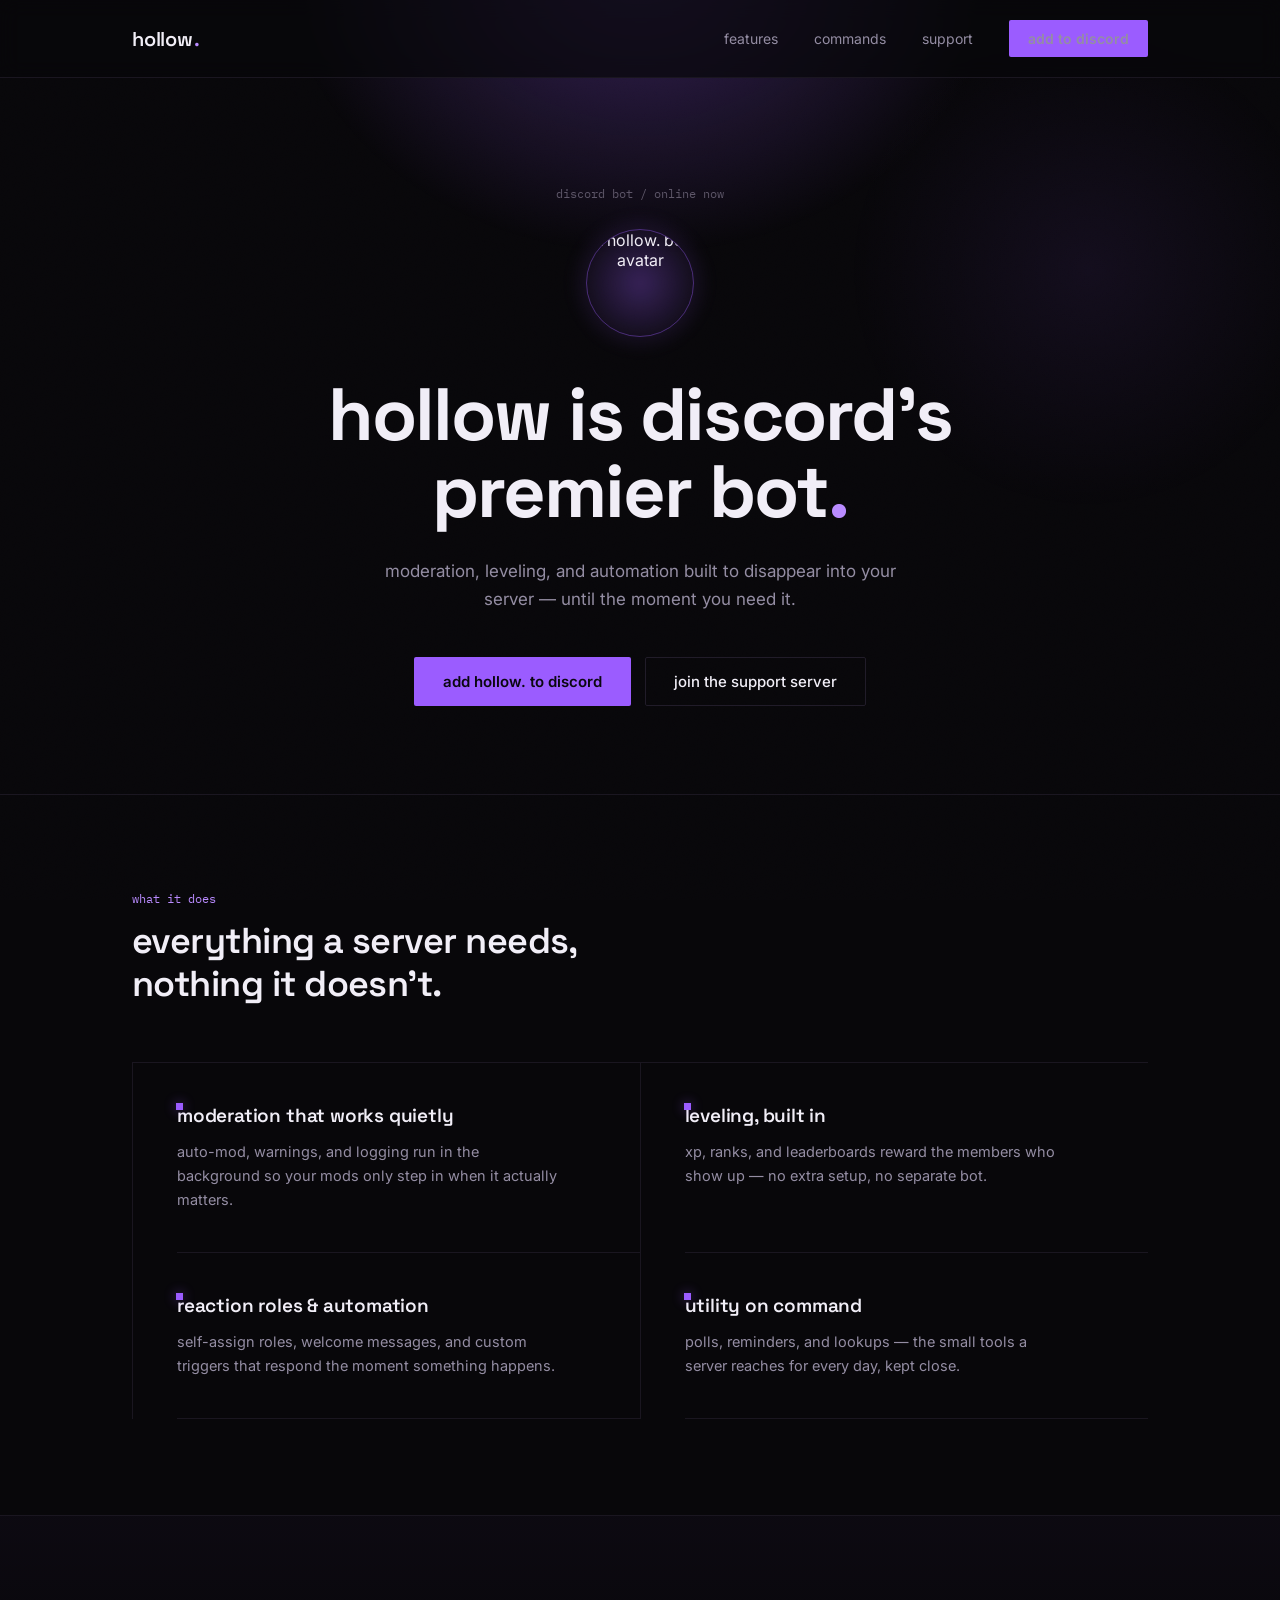
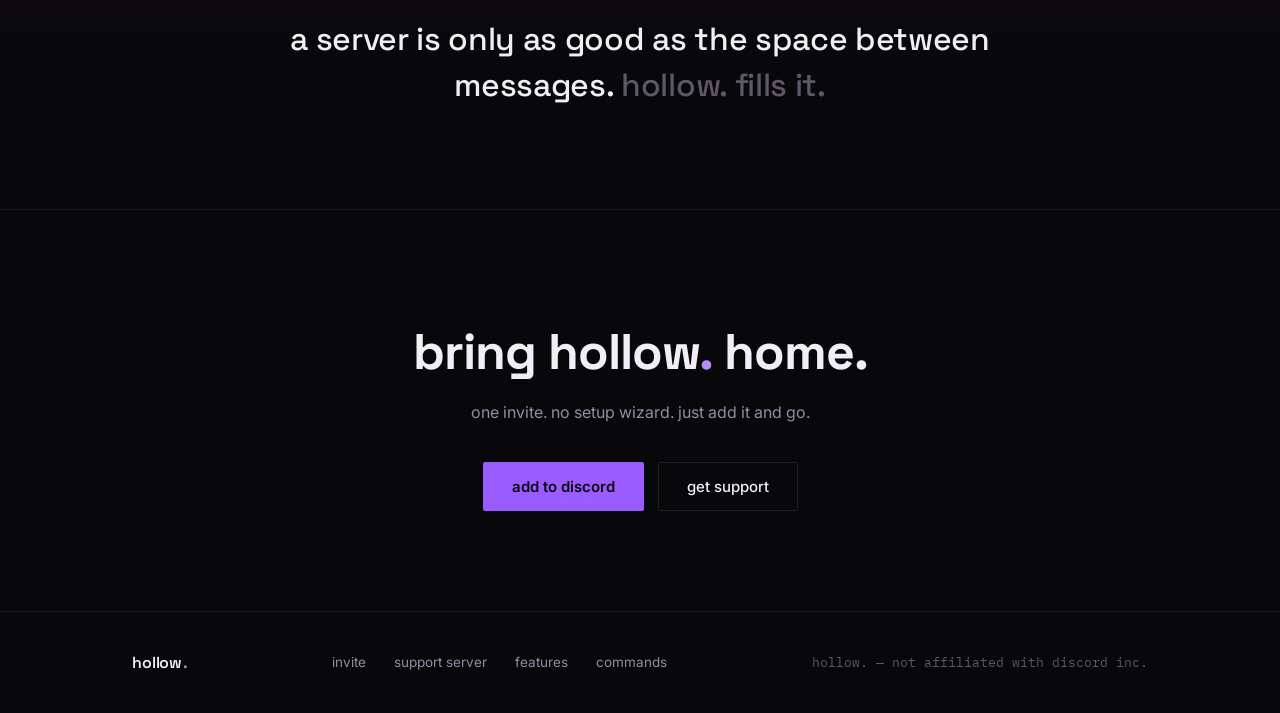
==== index.html @ fbb31eee "rappppppppppppppp." ====
<!DOCTYPE html>
<html lang="en">
<head>
<meta charset="UTF-8">
<meta name="viewport" content="width=device-width, initial-scale=1, viewport-fit=cover">
<title>hollow. — discord's premier bot</title>
<link rel="preconnect" href="https://fonts.googleapis.com">
<link rel="preconnect" href="https://fonts.gstatic.com" crossorigin>
<link href="https://fonts.googleapis.com/css2?family=Space+Grotesk:wght@400;500;600;700&family=Inter:wght@400;500;600&family=IBM+Plex+Mono:wght@400;500&display=swap" rel="stylesheet">
<link rel="stylesheet" href="styles.css">
</head>
<body>

<div class="void-field"></div>
<div class="noise"></div>

<header>
  <div class="header-inner">
    <div class="logo">hollow<span class="dot">.</span></div>
    <nav class="links" id="navLinks">
      <a href="#features">features</a>
      <a href="commands.html">commands</a>
      <a href="https://discord.gg/VhfaX9V6KD">support</a>
      <a class="btn btn-primary" href="https://ptb.discord.com/oauth2/authorize?client_id=1447869784937988201">add to discord</a>
    </nav>
    <button class="menu-toggle" id="menuToggle" aria-label="toggle menu">
      <svg viewBox="0 0 24 24" fill="none" stroke="currentColor" stroke-width="1.8"><path d="M3 6h18M3 12h18M3 18h18"/></svg>
    </button>
  </div>
</header>

<main class="wrap">

  <section class="hero">
    <div class="eyebrow">discord bot / online now</div>
    <div class="avatar-wrap">
      <div class="avatar-ring"></div>
      <img class="avatar" src="https://i.ibb.co.com/nqvw0L9p/c0d5042b6d5202a834a47838ac450129.png" alt="hollow. bot avatar">
    </div>
    <h1 class="headline">hollow is discord's<br>premier bot<span class="dot">.</span></h1>
    <p class="sub">moderation, leveling, and automation built to disappear into your server — until the moment you need it.</p>
    <div class="cta-row">
      <a class="btn btn-primary" href="https://ptb.discord.com/oauth2/authorize?client_id=1447869784937988201">add hollow. to discord</a>
      <a class="btn btn-ghost" href="https://discord.gg/VhfaX9V6KD">join the support server</a>
    </div>
  </section>

</main>

<hr class="hairline">

<section class="section" id="features">
  <div class="wrap">
    <div class="section-head">
      <div class="section-label">what it does</div>
      <h2 class="section-title">everything a server needs, nothing it doesn't.</h2>
    </div>
    <div class="feature-grid">
      <div class="feature">
        <h3>moderation that works quietly</h3>
        <p>auto-mod, warnings, and logging run in the background so your mods only step in when it actually matters.</p>
      </div>
      <div class="feature">
        <h3>leveling, built in</h3>
        <p>xp, ranks, and leaderboards reward the members who show up — no extra setup, no separate bot.</p>
      </div>
      <div class="feature">
        <h3>reaction roles & automation</h3>
        <p>self-assign roles, welcome messages, and custom triggers that respond the moment something happens.</p>
      </div>
      <div class="feature">
        <h3>utility on command</h3>
        <p>polls, reminders, and lookups — the small tools a server reaches for every day, kept close.</p>
      </div>
    </div>
  </div>
</section>

<section class="band">
  <div class="wrap">
    <p class="band-quote">a server is only as good as the space between messages. <span>hollow. fills it.</span></p>
  </div>
</section>

<section class="final-cta">
  <div class="wrap">
    <h2>bring hollow<span class="dot">.</span> home.</h2>
    <p>one invite. no setup wizard. just add it and go.</p>
    <div class="cta-row">
      <a class="btn btn-primary" href="https://ptb.discord.com/oauth2/authorize?client_id=1447869784937988201">add to discord</a>
      <a class="btn btn-ghost" href="https://discord.gg/VhfaX9V6KD">get support</a>
    </div>
  </div>
</section>

<footer>
  <div class="wrap footer-inner">
    <div class="logo">hollow<span class="dot">.</span></div>
    <div class="footer-links">
      <a href="https://ptb.discord.com/oauth2/authorize?client_id=1447869784937988201">invite</a>
      <a href="https://discord.gg/VhfaX9V6KD">support server</a>
      <a href="#features">features</a>
      <a href="commands.html">commands</a>
    </div>
    <div class="copyright">hollow. — not affiliated with discord inc.</div>
  </div>
</footer>

<script>
  const menuToggle = document.getElementById('menuToggle');
  const navLinks = document.getElementById('navLinks');
  menuToggle.addEventListener('click', () => {
    navLinks.classList.toggle('open');
  });
  navLinks.querySelectorAll('a').forEach(a => {
    a.addEventListener('click', () => navLinks.classList.remove('open'));
  });
</script>

</body>
</html>
---- styles.css ----
:root{
  --bg: #08070a;
  --bg-soft: #0d0b10;
  --surface: #131019;
  --surface-raised: #17131e;
  --border: #211c29;
  --border-soft: #1a1620;
  --purple: #9b5cff;
  --purple-bright: #b98bff;
  --purple-deep: #5b2ea6;
  --purple-glow: rgba(155,92,255,0.32);
  --text: #f1eef7;
  --text-muted: #948da3;
  --text-faint: #5e5769;
  --radius: 2px;
  box-sizing: border-box;
  padding-top: env(safe-area-inset-top, 0px);
  padding-bottom: env(safe-area-inset-bottom, 0px);
}
*{ box-sizing: border-box; }
html{ scroll-padding-top: env(safe-area-inset-top, 0px); scroll-behavior: smooth; }
html, body{ height: 100%; }
body{
  margin: 0;
  background: var(--bg);
  color: var(--text);
  font-family: 'Inter', sans-serif;
  -webkit-font-smoothing: antialiased;
  overflow-x: hidden;
}
::selection{ background: var(--purple-deep); color: #fff; }

a{ color: inherit; text-decoration: none; }

.noise{
  position: fixed; inset: 0; pointer-events: none; z-index: 1;
  opacity: 0.035; mix-blend-mode: overlay;
  background-image: url("data:image/svg+xml,%3Csvg xmlns='http://www.w3.org/2000/svg' width='120' height='120'%3E%3Cfilter id='n'%3E%3CfeTurbulence type='fractalNoise' baseFrequency='0.9' numOctaves='2' stitchTiles='stitch'/%3E%3C/filter%3E%3Crect width='100%25' height='100%25' filter='url(%23n)'/%3E%3C/svg%3E");
}

.void-field{
  position: fixed; inset: 0; z-index: 0; pointer-events: none;
  background:
    radial-gradient(600px 500px at 50% -5%, var(--purple-glow), transparent 60%),
    radial-gradient(400px 400px at 85% 30%, rgba(155,92,255,0.08), transparent 60%);
}

.wrap{ max-width: 1080px; margin: 0 auto; padding: 0 32px; position: relative; z-index: 2; }

/* ---------- header ---------- */
header{
  position: sticky; top: env(safe-area-inset-top, 0px); z-index: 20;
  background: rgba(8,7,10,0.72);
  backdrop-filter: blur(10px);
  border-bottom: 1px solid var(--border-soft);
}
.header-inner{
  max-width: 1080px; margin: 0 auto; padding: 20px 32px;
  display: flex; align-items: center; justify-content: space-between;
}
.logo{
  font-family: 'Space Grotesk', sans-serif;
  font-size: 20px; font-weight: 600; letter-spacing: -0.01em;
  display: flex; align-items: baseline; gap: 1px;
}
.logo .dot{ color: var(--purple-bright); }
nav.links{ display: flex; align-items: center; gap: 36px; }
nav.links a{
  font-size: 14px; color: var(--text-muted); transition: color .2s ease;
}
nav.links a:hover, nav.links a.active{ color: var(--text); }
.btn{
  display: inline-flex; align-items: center; justify-content: center;
  padding: 11px 22px; font-size: 14px; font-weight: 500;
  border-radius: var(--radius); border: 1px solid transparent;
  transition: transform .15s ease, background .2s ease, border-color .2s ease, box-shadow .2s ease;
  white-space: nowrap;
  cursor: pointer;
}
.btn-primary{
  background: var(--purple);
  color: #0a0710;
  font-weight: 600;
}
.btn-primary:hover{ background: var(--purple-bright); box-shadow: 0 0 0 3px var(--purple-glow); }
.btn-ghost{
  border-color: var(--border);
  color: var(--text);
  background: transparent;
}
.btn-ghost:hover{ border-color: var(--purple-deep); background: rgba(155,92,255,0.06); }
header .btn{ padding: 9px 18px; font-size: 13px; }

.menu-toggle{ display: none; background: none; border: none; color: var(--text); cursor: pointer; padding: 4px; }
.menu-toggle svg{ width: 22px; height: 22px; }

/* ---------- hero ---------- */
.hero{
  padding: 108px 0 88px;
  text-align: center;
  position: relative;
}
.eyebrow{
  font-family: 'IBM Plex Mono', monospace;
  font-size: 12px; color: var(--text-faint);
  margin-bottom: 28px;
}
.avatar-wrap{
  position: relative; width: 108px; height: 108px; margin: 0 auto 40px;
}
.avatar-ring{
  position: absolute; inset: -18px; border-radius: 50%;
  background: radial-gradient(circle, var(--purple-glow), transparent 70%);
  filter: blur(6px);
  animation: pulse 4.5s ease-in-out infinite;
}
@keyframes pulse{
  0%, 100%{ opacity: .55; transform: scale(1); }
  50%{ opacity: .95; transform: scale(1.08); }
}
.avatar{
  position: relative; width: 108px; height: 108px; border-radius: 50%;
  object-fit: cover; display: block;
  border: 1px solid rgba(155,92,255,0.4);
}

h1.headline{
  font-family: 'Space Grotesk', sans-serif;
  font-weight: 700;
  font-size: clamp(38px, 6.4vw, 74px);
  line-height: 1.04;
  letter-spacing: -0.025em;
  margin: 0 0 26px;
}
h1.headline .dot{ color: var(--purple-bright); }

.sub{
  max-width: 520px; margin: 0 auto 44px;
  color: var(--text-muted);
  font-size: 17px; line-height: 1.65;
}

.cta-row{ display: flex; justify-content: center; gap: 14px; flex-wrap: wrap; }
.cta-row .btn{ padding: 14px 28px; font-size: 15px; }

/* ---------- divider ---------- */
.hairline{ border: none; border-top: 1px solid var(--border-soft); margin: 0; }

/* ---------- sections ---------- */
.section{ padding: 96px 0; }
.section-head{ margin-bottom: 56px; max-width: 560px; }
.section-label{
  font-family: 'IBM Plex Mono', monospace;
  font-size: 12px; color: var(--purple-bright); margin-bottom: 14px;
}
.section-title{
  font-family: 'Space Grotesk', sans-serif;
  font-size: clamp(26px, 3.4vw, 36px);
  font-weight: 600; letter-spacing: -0.015em;
  line-height: 1.2; margin: 0;
}

.feature-grid{
  display: grid;
  grid-template-columns: repeat(2, 1fr);
  border-top: 1px solid var(--border-soft);
  border-left: 1px solid var(--border-soft);
}
.feature{
  padding: 40px 44px 40px 0;
  margin-left: 44px;
  border-right: 1px solid var(--border-soft);
  border-bottom: 1px solid var(--border-soft);
  position: relative;
}
.feature:nth-child(2n){ border-right: none; }
.feature::before{
  content: '';
  position: absolute; left: -1px; top: 40px;
  width: 7px; height: 7px; background: var(--purple);
  box-shadow: 0 0 12px 1px var(--purple-glow);
}
.feature h3{
  font-family: 'Space Grotesk', sans-serif;
  font-size: 19px; font-weight: 600; margin: 0 0 12px;
  letter-spacing: -0.01em;
}
.feature p{
  font-size: 14.5px; color: var(--text-muted); line-height: 1.65; margin: 0;
  max-width: 380px;
}

/* ---------- fill-the-silence band ---------- */
.band{
  padding: 100px 0;
  border-top: 1px solid var(--border-soft);
  border-bottom: 1px solid var(--border-soft);
  background: linear-gradient(180deg, rgba(155,92,255,0.03), transparent 60%);
  text-align: center;
}
.band-quote{
  font-family: 'Space Grotesk', sans-serif;
  font-size: clamp(22px, 3vw, 32px);
  font-weight: 500;
  line-height: 1.45;
  max-width: 720px;
  margin: 0 auto;
  letter-spacing: -0.01em;
  color: var(--text);
}
.band-quote span{ color: var(--text-faint); }

/* ---------- final cta ---------- */
.final-cta{ padding: 110px 0 100px; text-align: center; }
.final-cta h2{
  font-family: 'Space Grotesk', sans-serif;
  font-size: clamp(30px, 4.6vw, 50px);
  font-weight: 700; letter-spacing: -0.02em;
  margin: 0 0 18px;
}
.final-cta h2 .dot{ color: var(--purple-bright); }
.final-cta p{ color: var(--text-muted); font-size: 16px; margin: 0 0 40px; }

/* ---------- footer ---------- */
footer{ border-top: 1px solid var(--border-soft); padding: 40px 0; }
.footer-inner{
  display: flex; align-items: center; justify-content: space-between;
  flex-wrap: wrap; gap: 20px;
}
.footer-inner .logo{ font-size: 16px; }
.footer-links{ display: flex; gap: 28px; }
.footer-links a{ font-size: 13.5px; color: var(--text-muted); transition: color .2s ease; }
.footer-links a:hover{ color: var(--text); }
.copyright{ font-size: 12.5px; color: var(--text-faint); font-family: 'IBM Plex Mono', monospace; }

/* ================================================================
   COMMANDS PAGE
   ================================================================ */

.commands-hero{ padding: 88px 0 48px; text-align: left; }
.commands-hero .eyebrow{ margin-bottom: 20px; }
.commands-hero h1.headline{
  font-size: clamp(34px, 5.2vw, 58px);
  text-align: left;
}
.commands-hero .sub{ margin: 0; text-align: left; max-width: 560px; }

/* pill category sorter */
.pill-row{
  display: flex; flex-wrap: wrap; gap: 10px;
  padding: 0 0 48px;
}
.pill{
  font-family: 'IBM Plex Mono', monospace;
  font-size: 13px;
  padding: 9px 18px;
  border-radius: 999px;
  border: 1px solid var(--border);
  background: transparent;
  color: var(--text-muted);
  cursor: pointer;
  transition: all .18s ease;
  display: inline-flex; align-items: center; gap: 8px;
}
.pill .count{
  font-size: 11px; color: var(--text-faint);
}
.pill:hover{ border-color: var(--purple-deep); color: var(--text); }
.pill.active{
  background: var(--purple);
  border-color: var(--purple);
  color: #0a0710;
  font-weight: 500;
}
.pill.active .count{ color: rgba(10,7,16,0.6); }

/* command cards */
.command-grid{
  display: grid;
  grid-template-columns: repeat(3, 1fr);
  gap: 1px;
  background: var(--border-soft);
  border: 1px solid var(--border-soft);
  margin-bottom: 100px;
}
.command-card{
  background: var(--bg);
  padding: 28px 26px;
  cursor: pointer;
  transition: background .18s ease;
  display: flex; flex-direction: column; gap: 14px;
  text-align: left;
}
.command-card:hover{ background: var(--bg-soft); }
.command-card .cmd-top{
  display: flex; align-items: flex-start; justify-content: space-between; gap: 10px;
}
.command-card .cmd-name{
  font-family: 'Space Grotesk', sans-serif;
  font-size: 18px; font-weight: 600; color: var(--text);
  letter-spacing: -0.01em;
}
.command-card .cmd-name .slash{ color: var(--purple-bright); }
.category-tag{
  font-family: 'IBM Plex Mono', monospace;
  font-size: 10.5px; text-transform: lowercase;
  color: var(--purple-bright);
  border: 1px solid var(--purple-deep);
  padding: 3px 9px; border-radius: 999px;
  white-space: nowrap;
}
.command-card .cmd-desc{
  font-size: 14px; color: var(--text-muted); line-height: 1.6;
  flex-grow: 1;
}
.cmd-meta{
  display: flex; gap: 16px; padding-top: 6px;
  border-top: 1px solid var(--border-soft);
  font-family: 'IBM Plex Mono', monospace;
  font-size: 11.5px; color: var(--text-faint);
}
.cmd-meta span{ display: flex; align-items: center; gap: 6px; }
.cmd-meta .dot-ind{ width: 5px; height: 5px; border-radius: 50%; background: var(--purple); flex-shrink: 0; }

.empty-state{
  padding: 80px 0; text-align: center; color: var(--text-faint);
  font-family: 'IBM Plex Mono', monospace; font-size: 14px;
  display: none;
}

/* modal */
.modal-overlay{
  position: fixed; inset: 0; z-index: 100;
  background: rgba(5,4,7,0.78);
  backdrop-filter: blur(4px);
  display: flex; align-items: center; justify-content: center;
  padding: 24px;
  opacity: 0; pointer-events: none;
  transition: opacity .2s ease;
}
.modal-overlay.open{ opacity: 1; pointer-events: auto; }
.modal{
  background: var(--surface-raised);
  border: 1px solid var(--border);
  max-width: 560px; width: 100%;
  max-height: 84vh; overflow-y: auto;
  padding: 40px;
  position: relative;
  transform: translateY(12px);
  transition: transform .2s ease;
}
.modal-overlay.open .modal{ transform: translateY(0); }
.modal-close{
  position: absolute; top: 20px; right: 20px;
  background: none; border: none; color: var(--text-faint);
  cursor: pointer; padding: 6px;
  transition: color .15s ease;
}
.modal-close:hover{ color: var(--text); }
.modal-close svg{ width: 20px; height: 20px; }
.modal .cmd-name{
  font-family: 'Space Grotesk', sans-serif;
  font-size: 28px; font-weight: 700; margin: 0 0 6px;
  padding-right: 30px;
}
.modal .cmd-name .slash{ color: var(--purple-bright); }
.modal .category-tag{ margin-bottom: 20px; display: inline-block; }
.modal .cmd-desc{ font-size: 15px; color: var(--text-muted); line-height: 1.7; margin: 0 0 32px; }

.modal-section{ margin-bottom: 28px; }
.modal-section:last-child{ margin-bottom: 0; }
.modal-section h4{
  font-family: 'IBM Plex Mono', monospace;
  font-size: 11.5px; color: var(--purple-bright);
  margin: 0 0 14px; letter-spacing: 0.02em;
}
.arg-row{
  display: flex; align-items: baseline; justify-content: space-between;
  gap: 12px; padding: 12px 0; border-top: 1px solid var(--border-soft);
}
.arg-row:first-of-type{ border-top: none; padding-top: 0; }
.arg-info{ display: flex; flex-direction: column; gap: 4px; }
.arg-name{ font-family: 'IBM Plex Mono', monospace; font-size: 13.5px; color: var(--text); }
.arg-desc{ font-size: 13px; color: var(--text-muted); line-height: 1.5; max-width: 360px; }
.arg-badge{
  font-family: 'IBM Plex Mono', monospace; font-size: 10.5px;
  padding: 3px 9px; border-radius: 999px; white-space: nowrap; flex-shrink: 0;
}
.arg-badge.required{ background: rgba(155,92,255,0.14); color: var(--purple-bright); border: 1px solid var(--purple-deep); }
.arg-badge.optional{ background: transparent; color: var(--text-faint); border: 1px solid var(--border); }

.perm-list{ display: flex; flex-wrap: wrap; gap: 8px; }
.perm-chip{
  font-size: 13px; color: var(--text);
  background: var(--bg-soft); border: 1px solid var(--border);
  padding: 6px 12px; border-radius: var(--radius);
  display: flex; align-items: center; gap: 7px;
}
.perm-chip svg{ width: 13px; height: 13px; color: var(--text-faint); flex-shrink: 0; }
.no-args{ font-size: 13.5px; color: var(--text-faint); }

@media (max-width: 900px){
  .command-grid{ grid-template-columns: repeat(2, 1fr); }
}

@media (max-width: 760px){
  .header-inner{ padding: 16px 20px; }
  nav.links{
    position: fixed; top: 0; right: 0; height: 100%; width: 74%; max-width: 300px;
    background: var(--bg-soft); border-left: 1px solid var(--border);
    flex-direction: column; align-items: flex-start; justify-content: flex-start;
    gap: 24px; padding: 90px 28px 28px;
    transform: translateX(100%); transition: transform .3s ease;
  }
  nav.links.open{ transform: translateX(0); }
  nav.links a{ font-size: 16px; }
  .menu-toggle{ display: block; }
  header .btn-primary.desktop-only{ display: none; }
  .wrap{ padding: 0 20px; }
  .hero{ padding: 72px 0 64px; }
  .feature-grid{ grid-template-columns: 1fr; }
  .feature{ margin-left: 24px; padding-right: 20px; }
  .footer-inner{ flex-direction: column; align-items: flex-start; }
  .command-grid{ grid-template-columns: 1fr; }
  .commands-hero{ padding: 56px 0 36px; }
}

@media (prefers-reduced-motion: reduce){
  .avatar-ring{ animation: none; }
  html{ scroll-behavior: auto; }
}
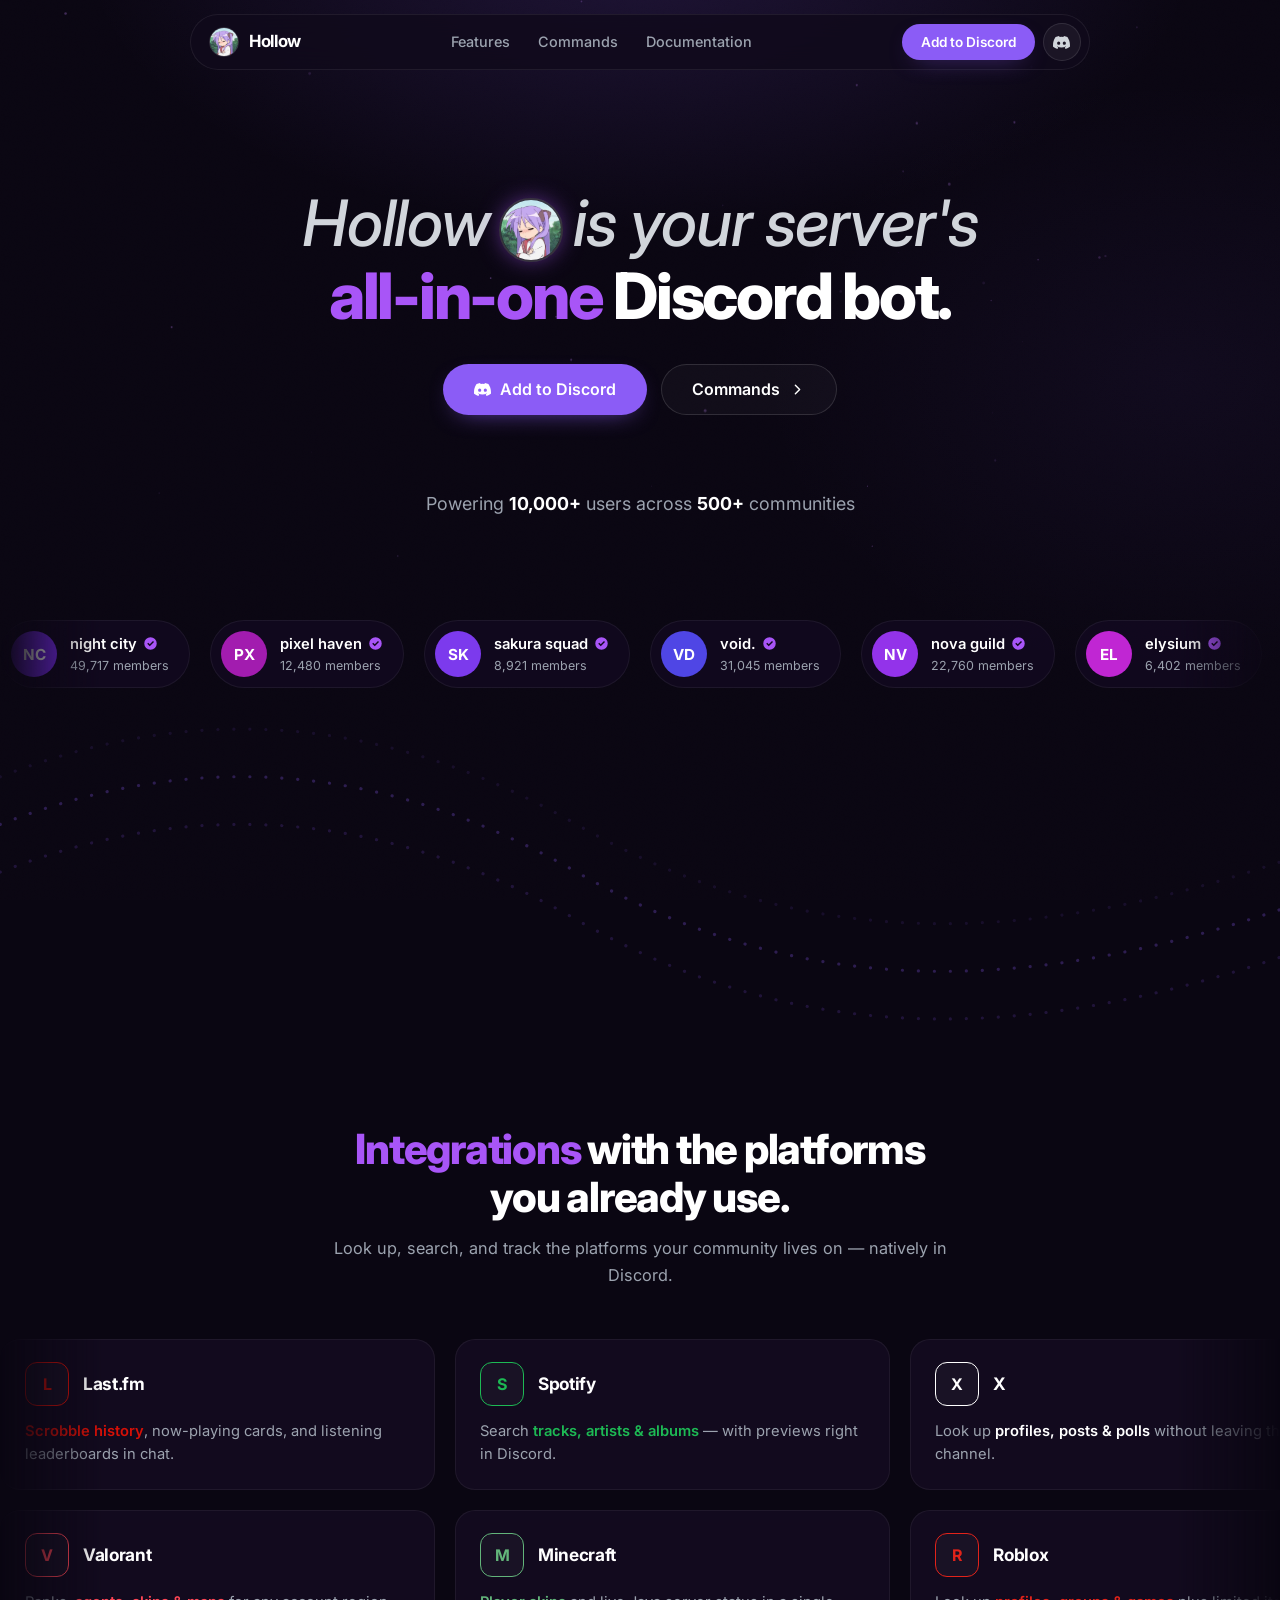
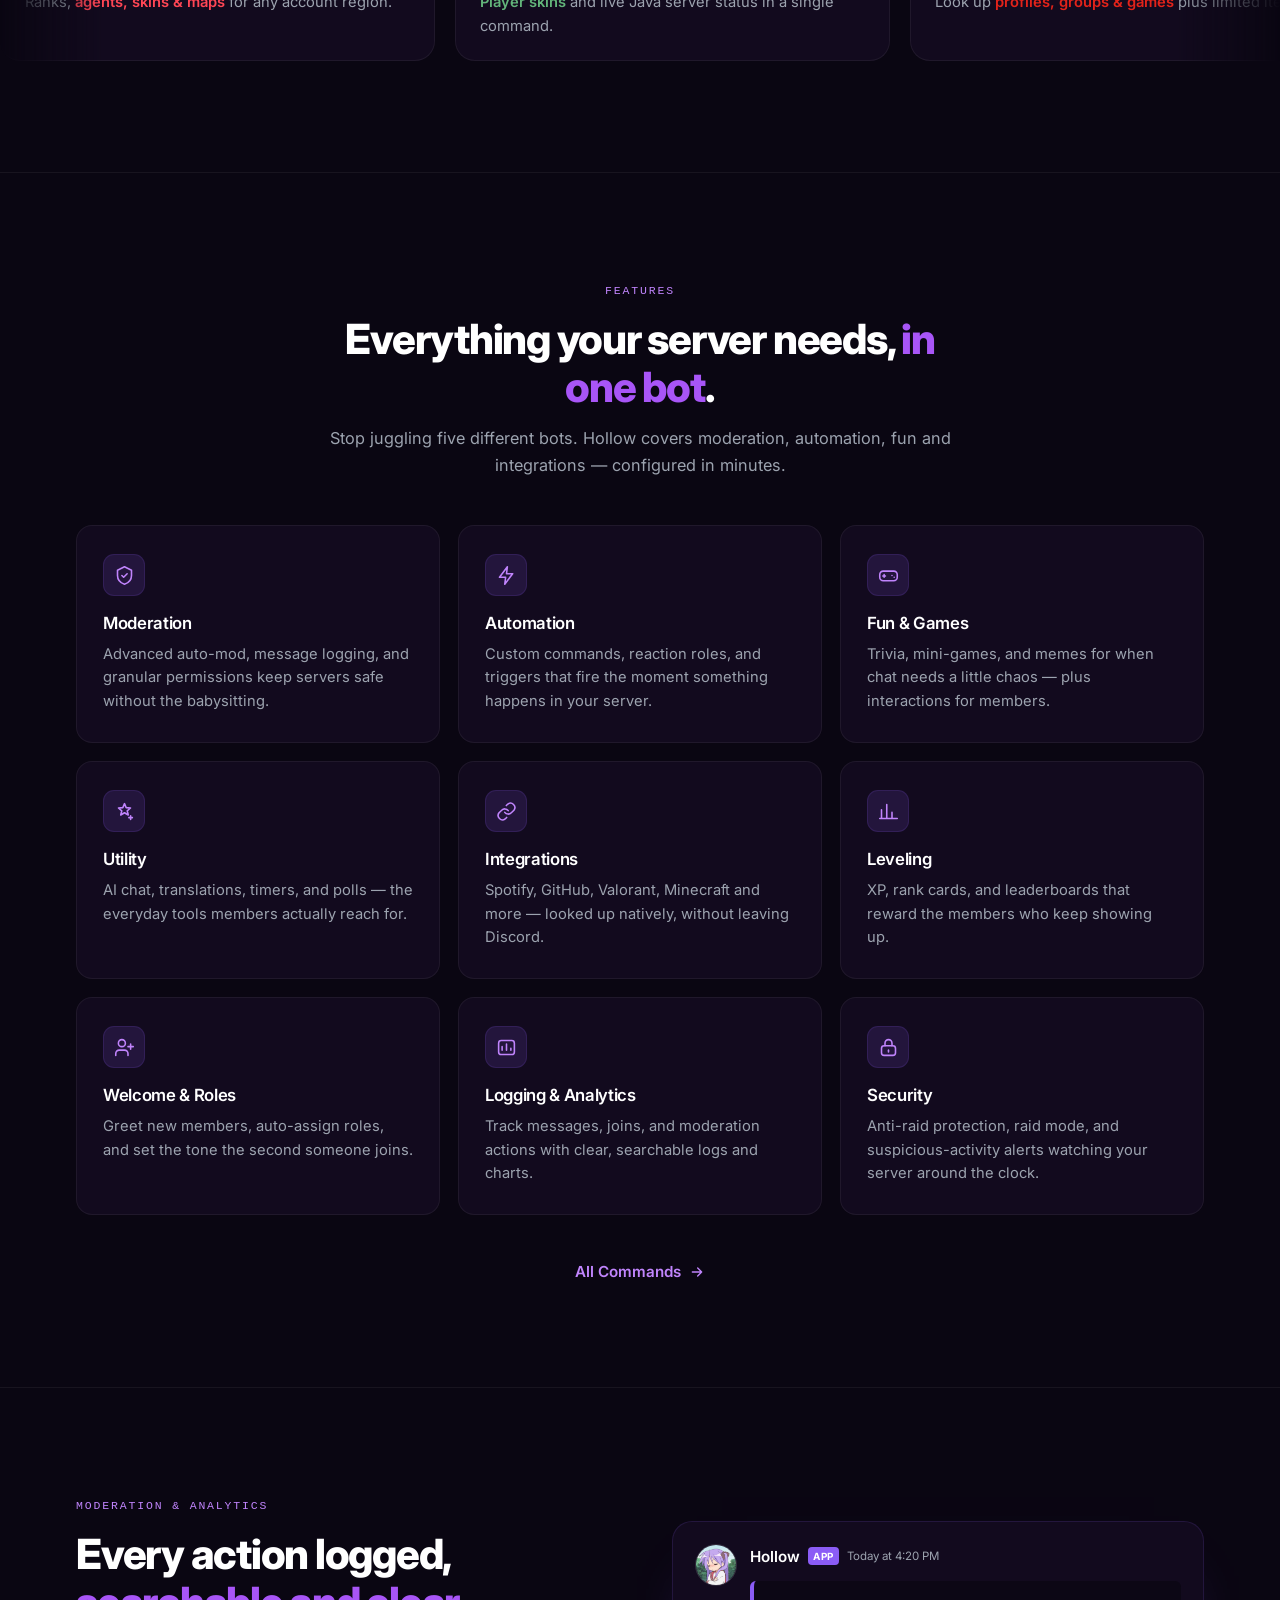
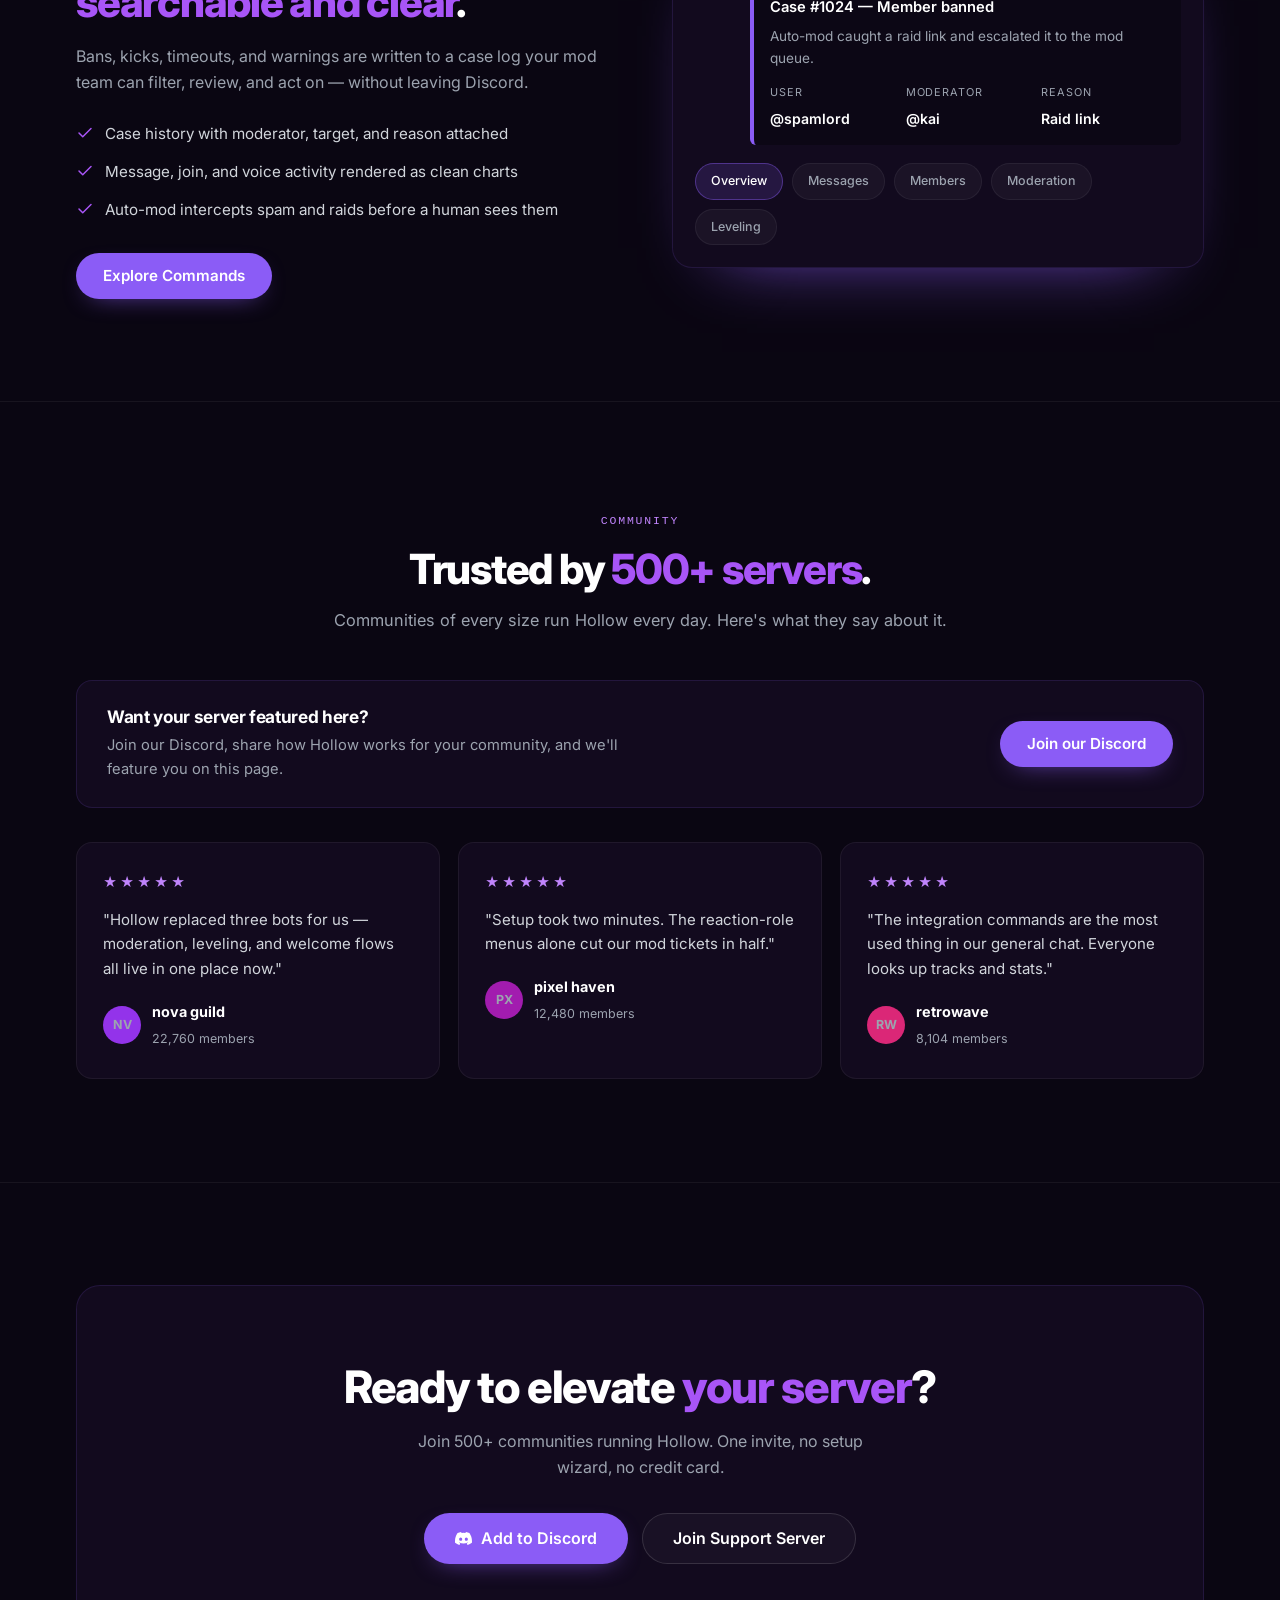
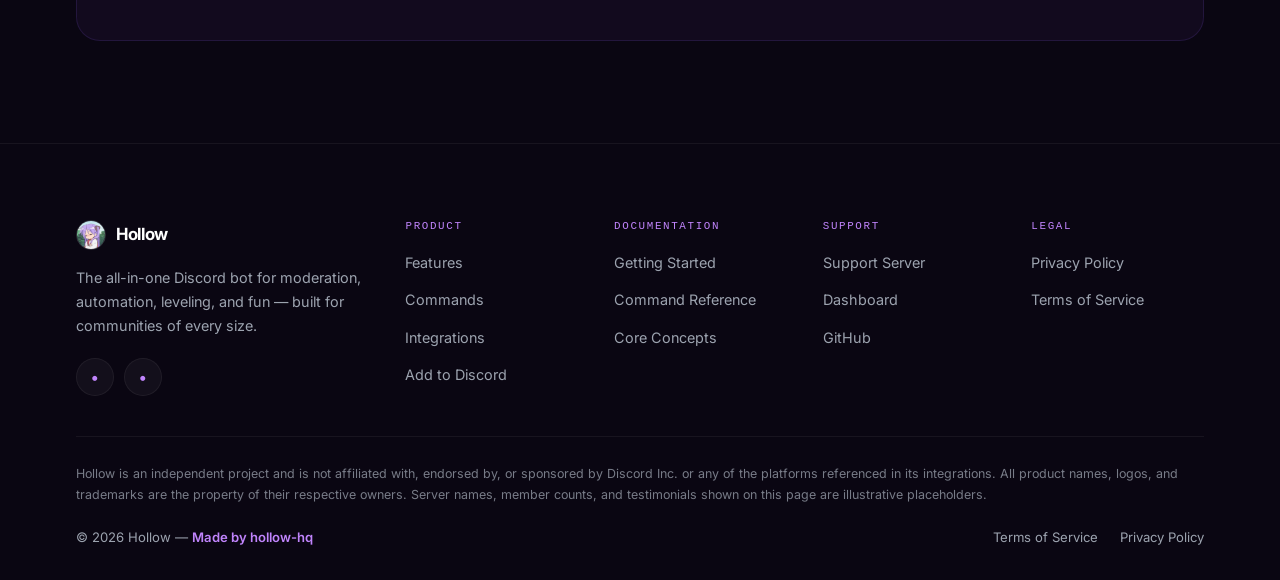
==== commit f80a5b53: "Rebrand to Hollow: new name, support server, and bot repo links" ====
--- a/index.html
+++ b/index.html
@@ -3,119 +3,454 @@
 <head>
 <meta charset="UTF-8">
 <meta name="viewport" content="width=device-width, initial-scale=1, viewport-fit=cover">
-<title>hollow. — discord's premier bot</title>
+<title>Hollow — The All-in-One Discord Bot for Your Community</title>
+<meta name="description" content="Hollow is the all-in-one Discord bot for your community: moderation, automation, leveling, fun commands, and integrations with Spotify, GitHub, Valorant and more.">
+<meta name="theme-color" content="#0a0612">
+<meta property="og:title" content="Hollow — The All-in-One Discord Bot">
+<meta property="og:description" content="Moderation, automation, leveling, and fun — one bot for your server.">
+<meta property="og:type" content="website">
+<link rel="icon" type="image/png" href="assets/favicon.png">
+<link rel="apple-touch-icon" href="assets/apple-touch-icon.png">
 <link rel="preconnect" href="https://fonts.googleapis.com">
 <link rel="preconnect" href="https://fonts.gstatic.com" crossorigin>
-<link href="https://fonts.googleapis.com/css2?family=Space+Grotesk:wght@400;500;600;700&family=Inter:wght@400;500;600&family=IBM+Plex+Mono:wght@400;500&display=swap" rel="stylesheet">
+<link href="https://fonts.googleapis.com/css2?family=Inter:ital,wght@0,400;0,500;0,600;0,700;0,800;1,400;1,500;1,600;1,700&display=swap" rel="stylesheet">
 <link rel="stylesheet" href="styles.css">
+<script>document.documentElement.classList.add('js');</script>
 </head>
 <body>
 
-<div class="void-field"></div>
-<div class="noise"></div>
-
-<header>
-  <div class="header-inner">
-    <div class="logo">hollow<span class="dot">.</span></div>
-    <nav class="links" id="navLinks">
-      <a href="#features">features</a>
-      <a href="commands.html">commands</a>
-      <a href="https://discord.gg/VhfaX9V6KD">support</a>
-      <a class="btn btn-primary" href="https://ptb.discord.com/oauth2/authorize?client_id=1447869784937988201">add to discord</a>
+<a class="skip-link" href="#main">Skip to content</a>
+
+<div class="bg-glow" aria-hidden="true"></div>
+<div class="noise" aria-hidden="true"></div>
+
+<!-- ======================= capsule navbar ======================= -->
+<header class="nav" id="nav">
+  <div class="nav-capsule">
+    <a class="brand" href="index.html" aria-label="Hollow home">
+      <img class="brand-mark" src="assets/logo.png" alt="Hollow logo" width="30" height="30">
+      <span class="brand-name">Hollow</span>
+    </a>
+
+    <nav class="nav-links" id="navLinks" aria-label="Primary navigation">
+      <a href="#features">Features</a>
+      <a href="commands.html">Commands</a>
+      <a href="docs.html">Documentation</a>
     </nav>
-    <button class="menu-toggle" id="menuToggle" aria-label="toggle menu">
-      <svg viewBox="0 0 24 24" fill="none" stroke="currentColor" stroke-width="1.8"><path d="M3 6h18M3 12h18M3 18h18"/></svg>
-    </button>
+
+    <div class="nav-actions">
+      <a class="btn btn-primary btn-sm" href="https://discord.com/oauth2/authorize?client_id=1447869784937988201">Add to Discord</a>
+      <a class="icon-btn" href="https://discord.gg/mScRXVGQ8U" aria-label="Join the Hollow Discord">
+        <svg viewBox="0 0 24 24" fill="currentColor" aria-hidden="true"><path d="M20.317 4.37a19.79 19.79 0 00-4.885-1.515.074.074 0 00-.079.037c-.21.375-.444.865-.608 1.25a18.27 18.27 0 00-5.487 0 12.64 12.64 0 00-.617-1.25.077.077 0 00-.079-.037A19.74 19.74 0 003.677 4.37a.07.07 0 00-.032.028C.533 9.046-.32 13.58.099 18.058a.082.082 0 00.031.056 19.9 19.9 0 005.993 3.03.078.078 0 00.084-.028 14.09 14.09 0 001.226-1.994.076.076 0 00-.042-.106 13.11 13.11 0 01-1.872-.892.077.077 0 01-.008-.128 10.2 10.2 0 00.372-.292.074.074 0 01.077-.01c3.928 1.793 8.18 1.793 12.061 0a.074.074 0 01.078.01c.12.098.246.198.373.292a.077.077 0 01-.006.127 12.299 12.299 0 01-1.873.892.077.077 0 00-.041.107c.36.698.772 1.362 1.225 1.993a.076.076 0 00.084.028 19.839 19.839 0 006.002-3.03.077.077 0 00.032-.055c.5-5.177-.838-9.674-3.549-13.66a.061.061 0 00-.031-.029zM8.02 15.331c-1.183 0-2.157-1.086-2.157-2.419s.956-2.419 2.157-2.419c1.211 0 2.176 1.095 2.157 2.42 0 1.332-.956 2.418-2.157 2.418zm7.975 0c-1.183 0-2.157-1.086-2.157-2.419s.955-2.419 2.157-2.419c1.21 0 2.176 1.095 2.157 2.42 0 1.332-.946 2.418-2.157 2.418z"/></svg>
+      </a>
+      <button class="nav-toggle" id="navToggle" aria-label="Open menu" aria-expanded="false" aria-controls="navLinks">
+        <svg class="icon-menu" viewBox="0 0 24 24" fill="none" stroke="currentColor" stroke-width="1.9" stroke-linecap="round"><path d="M3 6h18M3 12h18M3 18h18"/></svg>
+        <svg class="icon-close" viewBox="0 0 24 24" fill="none" stroke="currentColor" stroke-width="1.9" stroke-linecap="round"><path d="M18 6L6 18M6 6l12 12"/></svg>
+      </button>
+    </div>
   </div>
 </header>
-
-<main class="wrap">
-
+<div class="nav-backdrop" id="navBackdrop" aria-hidden="true"></div>
+
+<main id="main">
+
+  <!-- ============================ hero ============================ -->
   <section class="hero">
-    <div class="eyebrow">discord bot / online now</div>
-    <div class="avatar-wrap">
-      <div class="avatar-ring"></div>
-      <img class="avatar" src="https://i.ibb.co.com/nqvw0L9p/c0d5042b6d5202a834a47838ac450129.png" alt="hollow. bot avatar">
-    </div>
-    <h1 class="headline">hollow is discord's<br>premier bot<span class="dot">.</span></h1>
-    <p class="sub">moderation, leveling, and automation built to disappear into your server — until the moment you need it.</p>
-    <div class="cta-row">
-      <a class="btn btn-primary" href="https://ptb.discord.com/oauth2/authorize?client_id=1447869784937988201">add hollow. to discord</a>
-      <a class="btn btn-ghost" href="https://discord.gg/VhfaX9V6KD">join the support server</a>
+    <canvas id="particles" aria-hidden="true"></canvas>
+    <div class="container">
+      <h1 class="hero-title reveal">
+        <span class="hero-em"><em>Hollow</em><img class="hero-mark" src="assets/logo.png" alt="" width="64" height="64"><em>is your server's</em></span>
+        <span class="hero-strong"><span class="accent">all-in-one</span> Discord bot.</span>
+      </h1>
+
+      <div class="hero-actions reveal" style="--d:.08s">
+        <a class="btn btn-primary btn-lg" href="https://discord.com/oauth2/authorize?client_id=1447869784937988201">
+          <svg viewBox="0 0 24 24" fill="currentColor" aria-hidden="true"><path d="M20.317 4.37a19.79 19.79 0 00-4.885-1.515.074.074 0 00-.079.037c-.21.375-.444.865-.608 1.25a18.27 18.27 0 00-5.487 0 12.64 12.64 0 00-.617-1.25.077.077 0 00-.079-.037A19.74 19.74 0 003.677 4.37a.07.07 0 00-.032.028C.533 9.046-.32 13.58.099 18.058a.082.082 0 00.031.056 19.9 19.9 0 005.993 3.03.078.078 0 00.084-.028 14.09 14.09 0 001.226-1.994.076.076 0 00-.042-.106 13.11 13.11 0 01-1.872-.892.077.077 0 01-.008-.128 10.2 10.2 0 00.372-.292.074.074 0 01.077-.01c3.928 1.793 8.18 1.793 12.061 0a.074.074 0 01.078.01c.12.098.246.198.373.292a.077.077 0 01-.006.127 12.299 12.299 0 01-1.873.892.077.077 0 00-.041.107c.36.698.772 1.362 1.225 1.993a.076.076 0 00.084.028 19.839 19.839 0 006.002-3.03.077.077 0 00.032-.055c.5-5.177-.838-9.674-3.549-13.66a.061.061 0 00-.031-.029zM8.02 15.331c-1.183 0-2.157-1.086-2.157-2.419s.956-2.419 2.157-2.419c1.211 0 2.176 1.095 2.157 2.42 0 1.332-.956 2.418-2.157 2.418zm7.975 0c-1.183 0-2.157-1.086-2.157-2.419s.955-2.419 2.157-2.419c1.21 0 2.176 1.095 2.157 2.42 0 1.332-.946 2.418-2.157 2.418z"/></svg>
+          Add to Discord
+        </a>
+        <a class="btn btn-ghost btn-lg" href="commands.html">
+          Commands
+          <svg viewBox="0 0 24 24" fill="none" stroke="currentColor" stroke-width="2" stroke-linecap="round" stroke-linejoin="round" aria-hidden="true"><path d="M9 6l6 6-6 6"/></svg>
+        </a>
+      </div>
+
+      <p class="powered reveal" style="--d:.16s">
+        Powering <strong><span data-count="10000">10,000</span>+</strong> users across <strong><span data-count="500">500</span>+</strong> communities
+      </p>
+    </div>
+  </section>
+
+  <!-- ========================= trusted by ========================= -->
+  <section class="servers" aria-label="Communities using Hollow">
+    <div class="marquee">
+      <div class="marquee-track" data-marquee>
+        <div class="server"><span class="server-avatar g1" aria-hidden="true">NC</span><span class="server-meta"><span class="server-name">night city <svg class="verified" viewBox="0 0 24 24" fill="currentColor" aria-label="Verified"><path d="M12 2a10 10 0 100 20 10 10 0 000-20zm-1.2 14.4l-4-4 1.6-1.6 2.4 2.4 5.2-5.2 1.6 1.6z"/></svg></span><span class="server-members">49,717 members</span></span></div>
+        <div class="server"><span class="server-avatar g2" aria-hidden="true">PX</span><span class="server-meta"><span class="server-name">pixel haven <svg class="verified" viewBox="0 0 24 24" fill="currentColor" aria-label="Verified"><path d="M12 2a10 10 0 100 20 10 10 0 000-20zm-1.2 14.4l-4-4 1.6-1.6 2.4 2.4 5.2-5.2 1.6 1.6z"/></svg></span><span class="server-members">12,480 members</span></span></div>
+        <div class="server"><span class="server-avatar g3" aria-hidden="true">SK</span><span class="server-meta"><span class="server-name">sakura squad <svg class="verified" viewBox="0 0 24 24" fill="currentColor" aria-label="Verified"><path d="M12 2a10 10 0 100 20 10 10 0 000-20zm-1.2 14.4l-4-4 1.6-1.6 2.4 2.4 5.2-5.2 1.6 1.6z"/></svg></span><span class="server-members">8,921 members</span></span></div>
+        <div class="server"><span class="server-avatar g4" aria-hidden="true">VD</span><span class="server-meta"><span class="server-name">void. <svg class="verified" viewBox="0 0 24 24" fill="currentColor" aria-label="Verified"><path d="M12 2a10 10 0 100 20 10 10 0 000-20zm-1.2 14.4l-4-4 1.6-1.6 2.4 2.4 5.2-5.2 1.6 1.6z"/></svg></span><span class="server-members">31,045 members</span></span></div>
+        <div class="server"><span class="server-avatar g5" aria-hidden="true">NV</span><span class="server-meta"><span class="server-name">nova guild <svg class="verified" viewBox="0 0 24 24" fill="currentColor" aria-label="Verified"><path d="M12 2a10 10 0 100 20 10 10 0 000-20zm-1.2 14.4l-4-4 1.6-1.6 2.4 2.4 5.2-5.2 1.6 1.6z"/></svg></span><span class="server-members">22,760 members</span></span></div>
+        <div class="server"><span class="server-avatar g6" aria-hidden="true">EL</span><span class="server-meta"><span class="server-name">elysium <svg class="verified" viewBox="0 0 24 24" fill="currentColor" aria-label="Verified"><path d="M12 2a10 10 0 100 20 10 10 0 000-20zm-1.2 14.4l-4-4 1.6-1.6 2.4 2.4 5.2-5.2 1.6 1.6z"/></svg></span><span class="server-members">6,402 members</span></span></div>
+        <div class="server"><span class="server-avatar g7" aria-hidden="true">DH</span><span class="server-meta"><span class="server-name">dev hub <svg class="verified" viewBox="0 0 24 24" fill="currentColor" aria-label="Verified"><path d="M12 2a10 10 0 100 20 10 10 0 000-20zm-1.2 14.4l-4-4 1.6-1.6 2.4 2.4 5.2-5.2 1.6 1.6z"/></svg></span><span class="server-members">15,338 members</span></span></div>
+        <div class="server"><span class="server-avatar g8" aria-hidden="true">RW</span><span class="server-meta"><span class="server-name">retrowave <svg class="verified" viewBox="0 0 24 24" fill="currentColor" aria-label="Verified"><path d="M12 2a10 10 0 100 20 10 10 0 000-20zm-1.2 14.4l-4-4 1.6-1.6 2.4 2.4 5.2-5.2 1.6 1.6z"/></svg></span><span class="server-members">8,104 members</span></span></div>
+        <div class="server"><span class="server-avatar g3" aria-hidden="true">TT</span><span class="server-meta"><span class="server-name">titan falls <svg class="verified" viewBox="0 0 24 24" fill="currentColor" aria-label="Verified"><path d="M12 2a10 10 0 100 20 10 10 0 000-20zm-1.2 14.4l-4-4 1.6-1.6 2.4 2.4 5.2-5.2 1.6 1.6z"/></svg></span><span class="server-members">19,672 members</span></span></div>
+        <div class="server"><span class="server-avatar g1" aria-hidden="true">AR</span><span class="server-meta"><span class="server-name">arcadia <svg class="verified" viewBox="0 0 24 24" fill="currentColor" aria-label="Verified"><path d="M12 2a10 10 0 100 20 10 10 0 000-20zm-1.2 14.4l-4-4 1.6-1.6 2.4 2.4 5.2-5.2 1.6 1.6z"/></svg></span><span class="server-members">4,509 members</span></span></div>
+      </div>
+    </div>
+  </section>
+
+  <!-- ========================== the wave ========================== -->
+  <div class="wave-band" aria-hidden="true"></div>
+
+  <!-- ======================== integrations ======================== -->
+  <section class="section" id="integrations">
+    <div class="container">
+      <div class="section-head reveal">
+        <h2 class="section-title"><span class="accent">Integrations</span> with the platforms you already use.</h2>
+        <p class="section-sub">Look up, search, and track the platforms your community lives on — natively in Discord.</p>
+      </div>
+    </div>
+
+    <div class="logo-rows">
+      <div class="logo-row">
+        <div class="logo-track" data-marquee>
+          <article class="int-card" style="--brand:#d51007">
+            <div class="int-head"><span class="int-icon"><img src="https://cdn.simpleicons.org/lastdotfm/d51007" alt="Last.fm logo" width="21" height="21" loading="lazy"></span><h3>Last.fm</h3></div>
+            <p><span class="kw">Scrobble history</span>, now-playing cards, and listening leaderboards in chat.</p>
+          </article>
+          <article class="int-card" style="--brand:#1db954">
+            <div class="int-head"><span class="int-icon"><img src="https://cdn.simpleicons.org/spotify/1db954" alt="Spotify logo" width="21" height="21" loading="lazy"></span><h3>Spotify</h3></div>
+            <p>Search <span class="kw">tracks, artists &amp; albums</span> — with previews right in Discord.</p>
+          </article>
+          <article class="int-card" style="--brand:#ffffff">
+            <div class="int-head"><span class="int-icon"><img src="https://cdn.simpleicons.org/x/ffffff" alt="X logo" width="21" height="21" loading="lazy"></span><h3>X</h3></div>
+            <p>Look up <span class="kw">profiles, posts &amp; polls</span> without leaving the channel.</p>
+          </article>
+          <article class="int-card" style="--brand:#fe2c55">
+            <div class="int-head"><span class="int-icon"><img src="https://cdn.simpleicons.org/tiktok/fe2c55" alt="TikTok logo" width="21" height="21" loading="lazy"></span><h3>TikTok</h3></div>
+            <p>Pull <span class="kw">profiles, photos &amp; videos</span> straight into the conversation.</p>
+          </article>
+          <article class="int-card" style="--brand:#ffffff">
+            <div class="int-head"><span class="int-icon"><img src="https://cdn.simpleicons.org/github/ffffff" alt="GitHub logo" width="21" height="21" loading="lazy"></span><h3>GitHub</h3></div>
+            <p><span class="kw">Repos, commits &amp; releases</span> on demand for any org or user.</p>
+          </article>
+        </div>
+      </div>
+
+      <div class="logo-row reverse">
+        <div class="logo-track" data-marquee>
+          <article class="int-card" style="--brand:#ff4655">
+            <div class="int-head"><span class="int-icon"><img src="https://cdn.simpleicons.org/valorant/ff4655" alt="Valorant logo" width="21" height="21" loading="lazy"></span><h3>Valorant</h3></div>
+            <p>Ranks, <span class="kw">agents, skins &amp; maps</span> for any account region.</p>
+          </article>
+          <article class="int-card" style="--brand:#62b47a">
+            <div class="int-head"><span class="int-icon"><img src="https://cdn.simpleicons.org/minecraft/62b47a" alt="Minecraft logo" width="21" height="21" loading="lazy"></span><h3>Minecraft</h3></div>
+            <p><span class="kw">Player skins</span> and live Java server status in a single command.</p>
+          </article>
+          <article class="int-card" style="--brand:#e2231a">
+            <div class="int-head"><span class="int-icon"><img src="https://cdn.simpleicons.org/roblox/e2231a" alt="Roblox logo" width="21" height="21" loading="lazy"></span><h3>Roblox</h3></div>
+            <p>Look up <span class="kw">profiles, groups &amp; games</span> plus limited items.</p>
+          </article>
+          <article class="int-card" style="--brand:#ff0000">
+            <div class="int-head"><span class="int-icon"><img src="https://cdn.simpleicons.org/youtube/ff0000" alt="YouTube logo" width="21" height="21" loading="lazy"></span><h3>YouTube</h3></div>
+            <p><span class="kw">Channels, videos &amp; view counts</span> without opening a tab.</p>
+          </article>
+          <article class="int-card" style="--brand:#9146ff">
+            <div class="int-head"><span class="int-icon"><img src="https://cdn.simpleicons.org/twitch/9146ff" alt="Twitch logo" width="21" height="21" loading="lazy"></span><h3>Twitch</h3></div>
+            <p><span class="kw">Live streams, followers &amp; clips</span> posted on demand.</p>
+          </article>
+        </div>
+      </div>
+    </div>
+  </section>
+
+  <!-- ========================== features ========================== -->
+  <section class="section bordered" id="features">
+    <div class="container">
+      <div class="section-head reveal">
+        <span class="eyebrow">features</span>
+        <h2 class="section-title">Everything your server needs, <span class="accent">in one bot</span>.</h2>
+        <p class="section-sub">Stop juggling five different bots. Hollow covers moderation, automation, fun and integrations — configured in minutes.</p>
+      </div>
+
+      <div class="feature-grid">
+        <article class="feature reveal">
+          <div class="feature-icon" aria-hidden="true">
+            <svg viewBox="0 0 24 24" fill="none" stroke="currentColor" stroke-width="1.8" stroke-linecap="round" stroke-linejoin="round"><path d="M12 2l8 4v6c0 5-3.5 8.5-8 10-4.5-1.5-8-5-8-10V6l8-4z"/><path d="M9 12l2 2 4-4"/></svg>
+          </div>
+          <h3>Moderation</h3>
+          <p>Advanced auto-mod, message logging, and granular permissions keep servers safe without the babysitting.</p>
+        </article>
+
+        <article class="feature reveal" style="--d:.05s">
+          <div class="feature-icon" aria-hidden="true">
+            <svg viewBox="0 0 24 24" fill="none" stroke="currentColor" stroke-width="1.8" stroke-linecap="round" stroke-linejoin="round"><path d="M13 2L4 14h7l-1 8 9-12h-7l1-8z"/></svg>
+          </div>
+          <h3>Automation</h3>
+          <p>Custom commands, reaction roles, and triggers that fire the moment something happens in your server.</p>
+        </article>
+
+        <article class="feature reveal" style="--d:.1s">
+          <div class="feature-icon" aria-hidden="true">
+            <svg viewBox="0 0 24 24" fill="none" stroke="currentColor" stroke-width="1.8" stroke-linecap="round" stroke-linejoin="round"><rect x="2" y="7" width="20" height="11" rx="4"/><path d="M7 11v3M5.5 12.5h3M16 12h.01M18.5 14h.01"/></svg>
+          </div>
+          <h3>Fun &amp; Games</h3>
+          <p>Trivia, mini-games, and memes for when chat needs a little chaos — plus interactions for members.</p>
+        </article>
+
+        <article class="feature reveal">
+          <div class="feature-icon" aria-hidden="true">
+            <svg viewBox="0 0 24 24" fill="none" stroke="currentColor" stroke-width="1.8" stroke-linecap="round" stroke-linejoin="round"><path d="M12 3l1.9 4.6 5 .4-3.8 3.2 1.2 4.8L12 13.4 7.7 16l1.2-4.8L5.1 8l5-.4L12 3z"/><path d="M19 17v4M17 19h4"/></svg>
+          </div>
+          <h3>Utility</h3>
+          <p>AI chat, translations, timers, and polls — the everyday tools members actually reach for.</p>
+        </article>
+
+        <article class="feature reveal" style="--d:.05s">
+          <div class="feature-icon" aria-hidden="true">
+            <svg viewBox="0 0 24 24" fill="none" stroke="currentColor" stroke-width="1.8" stroke-linecap="round" stroke-linejoin="round"><path d="M10 13a5 5 0 007.5.5l3-3a5 5 0 00-7-7l-1.7 1.7"/><path d="M14 11a5 5 0 00-7.5-.5l-3 3a5 5 0 007 7l1.7-1.7"/></svg>
+          </div>
+          <h3>Integrations</h3>
+          <p>Spotify, GitHub, Valorant, Minecraft and more — looked up natively, without leaving Discord.</p>
+        </article>
+
+        <article class="feature reveal" style="--d:.1s">
+          <div class="feature-icon" aria-hidden="true">
+            <svg viewBox="0 0 24 24" fill="none" stroke="currentColor" stroke-width="1.8" stroke-linecap="round" stroke-linejoin="round"><path d="M4 20V10M10 20V4M16 20v-7M22 20H2"/></svg>
+          </div>
+          <h3>Leveling</h3>
+          <p>XP, rank cards, and leaderboards that reward the members who keep showing up.</p>
+        </article>
+
+        <article class="feature reveal">
+          <div class="feature-icon" aria-hidden="true">
+            <svg viewBox="0 0 24 24" fill="none" stroke="currentColor" stroke-width="1.8" stroke-linecap="round" stroke-linejoin="round"><path d="M16 21v-2a4 4 0 00-4-4H6a4 4 0 00-4 4v2"/><circle cx="9" cy="7" r="4"/><path d="M19 8v6M22 11h-6"/></svg>
+          </div>
+          <h3>Welcome &amp; Roles</h3>
+          <p>Greet new members, auto-assign roles, and set the tone the second someone joins.</p>
+        </article>
+
+        <article class="feature reveal" style="--d:.05s">
+          <div class="feature-icon" aria-hidden="true">
+            <svg viewBox="0 0 24 24" fill="none" stroke="currentColor" stroke-width="1.8" stroke-linecap="round" stroke-linejoin="round"><rect x="3" y="4" width="18" height="16" rx="3"/><path d="M7 15v-4M12 15V8M17 15v-2"/></svg>
+          </div>
+          <h3>Logging &amp; Analytics</h3>
+          <p>Track messages, joins, and moderation actions with clear, searchable logs and charts.</p>
+        </article>
+
+        <article class="feature reveal" style="--d:.1s">
+          <div class="feature-icon" aria-hidden="true">
+            <svg viewBox="0 0 24 24" fill="none" stroke="currentColor" stroke-width="1.8" stroke-linecap="round" stroke-linejoin="round"><rect x="4" y="10" width="16" height="11" rx="3"/><path d="M8 10V7a4 4 0 018 0v3"/><path d="M12 15v2"/></svg>
+          </div>
+          <h3>Security</h3>
+          <p>Anti-raid protection, raid mode, and suspicious-activity alerts watching your server around the clock.</p>
+        </article>
+      </div>
+
+      <div class="features-foot">
+        <a class="link-arrow" href="commands.html">
+          All Commands
+          <svg viewBox="0 0 24 24" fill="none" stroke="currentColor" stroke-width="2" stroke-linecap="round" stroke-linejoin="round" aria-hidden="true"><path d="M5 12h14M13 6l6 6-6 6"/></svg>
+        </a>
+      </div>
+    </div>
+  </section>
+
+  <!-- ========================= showcase band ========================= -->
+  <section class="section bordered">
+    <div class="container">
+      <div class="showcase-grid">
+        <div class="showcase-copy reveal">
+          <span class="eyebrow">moderation &amp; analytics</span>
+          <h2 class="section-title">Every action logged, <span class="accent">searchable and clear</span>.</h2>
+          <p>Bans, kicks, timeouts, and warnings are written to a case log your mod team can filter, review, and act on — without leaving Discord.</p>
+          <ul class="showcase-list">
+            <li>
+              <svg viewBox="0 0 24 24" fill="none" stroke="currentColor" stroke-width="2" stroke-linecap="round" stroke-linejoin="round" aria-hidden="true"><path d="M20 6L9 17l-5-5"/></svg>
+              Case history with moderator, target, and reason attached
+            </li>
+            <li>
+              <svg viewBox="0 0 24 24" fill="none" stroke="currentColor" stroke-width="2" stroke-linecap="round" stroke-linejoin="round" aria-hidden="true"><path d="M20 6L9 17l-5-5"/></svg>
+              Message, join, and voice activity rendered as clean charts
+            </li>
+            <li>
+              <svg viewBox="0 0 24 24" fill="none" stroke="currentColor" stroke-width="2" stroke-linecap="round" stroke-linejoin="round" aria-hidden="true"><path d="M20 6L9 17l-5-5"/></svg>
+              Auto-mod intercepts spam and raids before a human sees them
+            </li>
+          </ul>
+          <a class="btn btn-primary" href="commands.html">Explore Commands</a>
+        </div>
+
+        <div class="mock reveal" style="--d:.08s">
+          <div class="mock-msg">
+            <img class="mock-avatar" src="assets/logo.png" alt="Hollow avatar" width="42" height="42">
+            <div>
+              <div class="mock-name">Hollow <span class="bot-tag">App</span> <span class="mock-time">Today at 4:20 PM</span></div>
+              <div class="mock-embed">
+                <h5>Case #1024 — Member banned</h5>
+                <p>Auto-mod caught a raid link and escalated it to the mod queue.</p>
+                <div class="mock-fields">
+                  <div class="mock-field"><span>User</span><strong>@spamlord</strong></div>
+                  <div class="mock-field"><span>Moderator</span><strong>@kai</strong></div>
+                  <div class="mock-field"><span>Reason</span><strong>Raid link</strong></div>
+                </div>
+              </div>
+            </div>
+          </div>
+          <div class="mock-chips">
+            <span class="chip on">Overview</span>
+            <span class="chip">Messages</span>
+            <span class="chip">Members</span>
+            <span class="chip">Moderation</span>
+            <span class="chip">Leveling</span>
+          </div>
+        </div>
+      </div>
+    </div>
+  </section>
+
+  <!-- ========================= testimonials ========================= -->
+  <section class="section bordered">
+    <div class="container">
+      <div class="section-head reveal">
+        <span class="eyebrow">community</span>
+        <h2 class="section-title">Trusted by <span class="accent">500+ servers</span>.</h2>
+        <p class="section-sub">Communities of every size run Hollow every day. Here's what they say about it.</p>
+      </div>
+
+      <div class="callout reveal">
+        <div>
+          <h3>Want your server featured here?</h3>
+          <p>Join our Discord, share how Hollow works for your community, and we'll feature you on this page.</p>
+        </div>
+        <a class="btn btn-primary" href="https://discord.gg/mScRXVGQ8U">Join our Discord</a>
+      </div>
+
+      <div class="quote-grid">
+        <article class="quote reveal">
+          <div class="quote-stars" aria-label="5 out of 5 stars">★★★★★</div>
+          <p>"Hollow replaced three bots for us — moderation, leveling, and welcome flows all live in one place now."</p>
+          <div class="quote-author">
+            <span class="quote-avatar g5" aria-hidden="true">NV</span>
+            <div><strong>nova guild</strong><span>22,760 members</span></div>
+          </div>
+        </article>
+
+        <article class="quote reveal" style="--d:.05s">
+          <div class="quote-stars" aria-label="5 out of 5 stars">★★★★★</div>
+          <p>"Setup took two minutes. The reaction-role menus alone cut our mod tickets in half."</p>
+          <div class="quote-author">
+            <span class="quote-avatar g2" aria-hidden="true">PX</span>
+            <div><strong>pixel haven</strong><span>12,480 members</span></div>
+          </div>
+        </article>
+
+        <article class="quote reveal" style="--d:.1s">
+          <div class="quote-stars" aria-label="5 out of 5 stars">★★★★★</div>
+          <p>"The integration commands are the most used thing in our general chat. Everyone looks up tracks and stats."</p>
+          <div class="quote-author">
+            <span class="quote-avatar g8" aria-hidden="true">RW</span>
+            <div><strong>retrowave</strong><span>8,104 members</span></div>
+          </div>
+        </article>
+      </div>
+    </div>
+  </section>
+
+  <!-- ========================= final cta ========================= -->
+  <section class="section bordered">
+    <div class="container">
+      <div class="cta-panel reveal">
+        <h2>Ready to elevate <span class="accent">your server</span>?</h2>
+        <p>Join 500+ communities running Hollow. One invite, no setup wizard, no credit card.</p>
+        <div class="cta-actions">
+          <a class="btn btn-primary btn-lg" href="https://discord.com/oauth2/authorize?client_id=1447869784937988201">
+            <svg viewBox="0 0 24 24" fill="currentColor" aria-hidden="true"><path d="M20.317 4.37a19.79 19.79 0 00-4.885-1.515.074.074 0 00-.079.037c-.21.375-.444.865-.608 1.25a18.27 18.27 0 00-5.487 0 12.64 12.64 0 00-.617-1.25.077.077 0 00-.079-.037A19.74 19.74 0 003.677 4.37a.07.07 0 00-.032.028C.533 9.046-.32 13.58.099 18.058a.082.082 0 00.031.056 19.9 19.9 0 005.993 3.03.078.078 0 00.084-.028 14.09 14.09 0 001.226-1.994.076.076 0 00-.042-.106 13.11 13.11 0 01-1.872-.892.077.077 0 01-.008-.128 10.2 10.2 0 00.372-.292.074.074 0 01.077-.01c3.928 1.793 8.18 1.793 12.061 0a.074.074 0 01.078.01c.12.098.246.198.373.292a.077.077 0 01-.006.127 12.299 12.299 0 01-1.873.892.077.077 0 00-.041.107c.36.698.772 1.362 1.225 1.993a.076.076 0 00.084.028 19.839 19.839 0 006.002-3.03.077.077 0 00.032-.055c.5-5.177-.838-9.674-3.549-13.66a.061.061 0 00-.031-.029zM8.02 15.331c-1.183 0-2.157-1.086-2.157-2.419s.956-2.419 2.157-2.419c1.211 0 2.176 1.095 2.157 2.42 0 1.332-.956 2.418-2.157 2.418zm7.975 0c-1.183 0-2.157-1.086-2.157-2.419s.955-2.419 2.157-2.419c1.21 0 2.176 1.095 2.157 2.42 0 1.332-.946 2.418-2.157 2.418z"/></svg>
+            Add to Discord
+          </a>
+          <a class="btn btn-ghost btn-lg" href="https://discord.gg/mScRXVGQ8U">Join Support Server</a>
+        </div>
+      </div>
     </div>
   </section>
 
 </main>
 
-<hr class="hairline">
-
-<section class="section" id="features">
-  <div class="wrap">
-    <div class="section-head">
-      <div class="section-label">what it does</div>
-      <h2 class="section-title">everything a server needs, nothing it doesn't.</h2>
-    </div>
-    <div class="feature-grid">
-      <div class="feature">
-        <h3>moderation that works quietly</h3>
-        <p>auto-mod, warnings, and logging run in the background so your mods only step in when it actually matters.</p>
-      </div>
-      <div class="feature">
-        <h3>leveling, built in</h3>
-        <p>xp, ranks, and leaderboards reward the members who show up — no extra setup, no separate bot.</p>
-      </div>
-      <div class="feature">
-        <h3>reaction roles & automation</h3>
-        <p>self-assign roles, welcome messages, and custom triggers that respond the moment something happens.</p>
-      </div>
-      <div class="feature">
-        <h3>utility on command</h3>
-        <p>polls, reminders, and lookups — the small tools a server reaches for every day, kept close.</p>
-      </div>
-    </div>
-  </div>
-</section>
-
-<section class="band">
-  <div class="wrap">
-    <p class="band-quote">a server is only as good as the space between messages. <span>hollow. fills it.</span></p>
-  </div>
-</section>
-
-<section class="final-cta">
-  <div class="wrap">
-    <h2>bring hollow<span class="dot">.</span> home.</h2>
-    <p>one invite. no setup wizard. just add it and go.</p>
-    <div class="cta-row">
-      <a class="btn btn-primary" href="https://ptb.discord.com/oauth2/authorize?client_id=1447869784937988201">add to discord</a>
-      <a class="btn btn-ghost" href="https://discord.gg/VhfaX9V6KD">get support</a>
-    </div>
-  </div>
-</section>
-
+<!-- ============================ footer ============================ -->
 <footer>
-  <div class="wrap footer-inner">
-    <div class="logo">hollow<span class="dot">.</span></div>
-    <div class="footer-links">
-      <a href="https://ptb.discord.com/oauth2/authorize?client_id=1447869784937988201">invite</a>
-      <a href="https://discord.gg/VhfaX9V6KD">support server</a>
-      <a href="#features">features</a>
-      <a href="commands.html">commands</a>
-    </div>
-    <div class="copyright">hollow. — not affiliated with discord inc.</div>
+  <div class="container">
+    <div class="footer-grid">
+      <div class="footer-brand">
+        <a class="brand" href="index.html" aria-label="Hollow home">
+          <img class="brand-mark" src="assets/logo.png" alt="Hollow logo" width="30" height="30">
+          <span class="brand-name">Hollow</span>
+        </a>
+        <p>The all-in-one Discord bot for moderation, automation, leveling, and fun — built for communities of every size.</p>
+        <div class="socials">
+          <a class="social-btn" href="https://discord.gg/mScRXVGQ8U" aria-label="Hollow on Discord">
+            <img src="https://cdn.simpleicons.org/discord/ffffff" alt="" width="17" height="17" loading="lazy">
+          </a>
+          <a class="social-btn" href="https://github.com/hollow-hq/hollow" aria-label="Hollow on GitHub">
+            <img src="https://cdn.simpleicons.org/github/ffffff" alt="" width="17" height="17" loading="lazy">
+          </a>
+        </div>
+      </div>
+
+      <div class="footer-col">
+        <h4>Product</h4>
+        <ul>
+          <li><a href="#features">Features</a></li>
+          <li><a href="commands.html">Commands</a></li>
+          <li><a href="#integrations">Integrations</a></li>
+          <li><a href="https://discord.com/oauth2/authorize?client_id=1447869784937988201">Add to Discord</a></li>
+        </ul>
+      </div>
+
+      <div class="footer-col">
+        <h4>Documentation</h4>
+        <ul>
+          <li><a href="docs.html">Getting Started</a></li>
+          <li><a href="commands.html">Command Reference</a></li>
+          <li><a href="docs.html#concepts">Core Concepts</a></li>
+        </ul>
+      </div>
+
+      <div class="footer-col">
+        <h4>Support</h4>
+        <ul>
+          <li><a href="https://discord.gg/mScRXVGQ8U">Support Server</a></li>
+          <!-- Replace with the real dashboard URL when available -->
+          <li><a href="https://discord.gg/mScRXVGQ8U">Dashboard</a></li>
+          <li><a href="https://github.com/hollow-hq/hollow">GitHub</a></li>
+        </ul>
+      </div>
+
+      <div class="footer-col">
+        <h4>Legal</h4>
+        <ul>
+          <li><a href="privacy.html">Privacy Policy</a></li>
+          <li><a href="terms.html">Terms of Service</a></li>
+        </ul>
+      </div>
+    </div>
+
+    <p class="footer-disclaimer">
+      Hollow is an independent project and is not affiliated with, endorsed by, or sponsored by Discord Inc. or any of the
+      platforms referenced in its integrations. All product names, logos, and trademarks are the property of their respective
+      owners. Server names, member counts, and testimonials shown on this page are illustrative placeholders.
+    </p>
+
+    <div class="footer-bottom">
+      <p class="credit">© 2026 Hollow — <strong>Made by hollow-hq</strong></p>
+      <div class="footer-legal">
+        <a href="terms.html">Terms of Service</a>
+        <a href="privacy.html">Privacy Policy</a>
+      </div>
+    </div>
   </div>
 </footer>
 
-<script>
-  const menuToggle = document.getElementById('menuToggle');
-  const navLinks = document.getElementById('navLinks');
-  menuToggle.addEventListener('click', () => {
-    navLinks.classList.toggle('open');
-  });
-  navLinks.querySelectorAll('a').forEach(a => {
-    a.addEventListener('click', () => navLinks.classList.remove('open'));
-  });
-</script>
+<script src="main.js" defer></script>
+<script src="commands.js" defer></script>
 
 </body>
 </html>
--- a/styles.css
+++ b/styles.css
@@ -1,431 +1,1166 @@
+/* ================================================================
+   XRYPTON — flat, greed.best-style design system (purple identity)
+   1. tokens & reset        7. features grid
+   2. utilities             8. showcase band
+   3. ambient background    9. testimonials
+   4. capsule navbar       10. final CTA + fat footer
+   5. hero + powered-by    11. commands page
+   6. marquees + wave      12. docs / responsive / motion
+   ================================================================ */
+
+/* ---------- 1. tokens & reset ---------- */
 :root{
-  --bg: #08070a;
-  --bg-soft: #0d0b10;
-  --surface: #131019;
-  --surface-raised: #17131e;
-  --border: #211c29;
-  --border-soft: #1a1620;
-  --purple: #9b5cff;
-  --purple-bright: #b98bff;
-  --purple-deep: #5b2ea6;
-  --purple-glow: rgba(155,92,255,0.32);
-  --text: #f1eef7;
-  --text-muted: #948da3;
-  --text-faint: #5e5769;
-  --radius: 2px;
-  box-sizing: border-box;
-  padding-top: env(safe-area-inset-top, 0px);
-  padding-bottom: env(safe-area-inset-bottom, 0px);
-}
-*{ box-sizing: border-box; }
-html{ scroll-padding-top: env(safe-area-inset-top, 0px); scroll-behavior: smooth; }
-html, body{ height: 100%; }
+  --bg: #0a0612;
+  --bg-2: #0d0818;
+  --surface: #140a24;
+  --surface-2: #120a1e;
+  --card-solid: #140b21;
+
+  --line: rgba(139, 92, 246, 0.14);
+  --line-soft: rgba(255, 255, 255, 0.06);
+  --line-strong: rgba(139, 92, 246, 0.42);
+
+  --p1: #8b5cf6;
+  --p2: #a855f7;
+  --p3: #c084fc;
+  --violet: #d946ef;
+
+  --txt: #ffffff;
+  --txt-2: #d1d5db;
+  --txt-3: #9ca3af;
+
+  --glow: 0 14px 40px -18px rgba(139, 92, 246, 0.75);
+
+  --r: 8px;
+  --r-lg: 16px;
+  --r-pill: 999px;
+  --nav-h: 74px;
+  --max: 1180px;
+
+  --font: 'Inter', -apple-system, BlinkMacSystemFont, 'Segoe UI', Roboto, sans-serif;
+  --mono: ui-monospace, SFMono-Regular, 'SF Mono', Menlo, Consolas, monospace;
+}
+
+*, *::before, *::after{ box-sizing: border-box; }
+
+html{ scroll-behavior: smooth; scroll-padding-top: calc(var(--nav-h) + 20px); }
+
 body{
   margin: 0;
   background: var(--bg);
-  color: var(--text);
-  font-family: 'Inter', sans-serif;
+  color: var(--txt-2);
+  font-family: var(--font);
+  font-size: 16px;
+  line-height: 1.65;
   -webkit-font-smoothing: antialiased;
   overflow-x: hidden;
 }
-::selection{ background: var(--purple-deep); color: #fff; }
-
+
+img{ max-width: 100%; display: block; }
 a{ color: inherit; text-decoration: none; }
-
-.noise{
-  position: fixed; inset: 0; pointer-events: none; z-index: 1;
-  opacity: 0.035; mix-blend-mode: overlay;
-  background-image: url("data:image/svg+xml,%3Csvg xmlns='http://www.w3.org/2000/svg' width='120' height='120'%3E%3Cfilter id='n'%3E%3CfeTurbulence type='fractalNoise' baseFrequency='0.9' numOctaves='2' stitchTiles='stitch'/%3E%3C/filter%3E%3Crect width='100%25' height='100%25' filter='url(%23n)'/%3E%3C/svg%3E");
-}
-
-.void-field{
-  position: fixed; inset: 0; z-index: 0; pointer-events: none;
-  background:
-    radial-gradient(600px 500px at 50% -5%, var(--purple-glow), transparent 60%),
-    radial-gradient(400px 400px at 85% 30%, rgba(155,92,255,0.08), transparent 60%);
-}
-
-.wrap{ max-width: 1080px; margin: 0 auto; padding: 0 32px; position: relative; z-index: 2; }
-
-/* ---------- header ---------- */
-header{
-  position: sticky; top: env(safe-area-inset-top, 0px); z-index: 20;
-  background: rgba(8,7,10,0.72);
-  backdrop-filter: blur(10px);
-  border-bottom: 1px solid var(--border-soft);
-}
-.header-inner{
-  max-width: 1080px; margin: 0 auto; padding: 20px 32px;
-  display: flex; align-items: center; justify-content: space-between;
-}
-.logo{
-  font-family: 'Space Grotesk', sans-serif;
-  font-size: 20px; font-weight: 600; letter-spacing: -0.01em;
-  display: flex; align-items: baseline; gap: 1px;
-}
-.logo .dot{ color: var(--purple-bright); }
-nav.links{ display: flex; align-items: center; gap: 36px; }
-nav.links a{
-  font-size: 14px; color: var(--text-muted); transition: color .2s ease;
-}
-nav.links a:hover, nav.links a.active{ color: var(--text); }
+button, select, input{ font: inherit; }
+::selection{ background: rgba(168, 85, 247, 0.4); color: #fff; }
+
+:focus-visible{ outline: 2px solid var(--p3); outline-offset: 3px; border-radius: 4px; }
+
+h1, h2, h3, h4{
+  color: var(--txt);
+  line-height: 1.16;
+  letter-spacing: -0.02em;
+  margin: 0;
+  font-weight: 700;
+}
+
+.accent{ color: var(--p2); }
+
+.skip-link{
+  position: absolute; left: 12px; top: -60px; z-index: 200;
+  background: var(--p1); color: #fff; font-weight: 600;
+  padding: 10px 18px; border-radius: var(--r);
+  transition: top .2s ease;
+}
+.skip-link:focus{ top: 12px; }
+
+.sr-only{
+  position: absolute; width: 1px; height: 1px;
+  padding: 0; margin: -1px; overflow: hidden;
+  clip: rect(0 0 0 0); white-space: nowrap; border: 0;
+}
+
+/* ---------- 2. utilities ---------- */
+.container{ width: 100%; max-width: var(--max); margin: 0 auto; padding: 0 26px; }
+
+.section{ padding: clamp(70px, 8vw, 104px) 0; position: relative; }
+.section.bordered{ border-top: 1px solid var(--line-soft); }
+
+.section-head{ max-width: 640px; margin: 0 auto 46px; text-align: center; }
+.section-head.left{ margin-left: 0; text-align: left; }
+
+.eyebrow{
+  display: inline-block;
+  font-family: var(--mono);
+  font-size: 11.5px;
+  letter-spacing: 0.16em;
+  text-transform: uppercase;
+  color: var(--p3);
+  margin-bottom: 14px;
+}
+
+.section-title{
+  font-size: clamp(1.8rem, 3.4vw, 2.6rem);
+  font-weight: 800;
+  letter-spacing: -0.03em;
+  margin-bottom: 14px;
+}
+
+.section-sub{ margin: 0; color: var(--txt-3); font-size: 1.02rem; }
+
+/* buttons — flat pills, no gradients ------------------------------ */
 .btn{
-  display: inline-flex; align-items: center; justify-content: center;
-  padding: 11px 22px; font-size: 14px; font-weight: 500;
-  border-radius: var(--radius); border: 1px solid transparent;
-  transition: transform .15s ease, background .2s ease, border-color .2s ease, box-shadow .2s ease;
+  display: inline-flex;
+  align-items: center;
+  justify-content: center;
+  gap: 9px;
+  padding: 13px 26px;
+  border: 1px solid transparent;
+  border-radius: var(--r-pill);
+  font-size: 0.95rem;
+  font-weight: 600;
+  line-height: 1.2;
   white-space: nowrap;
   cursor: pointer;
-}
+  transition: transform .18s ease, box-shadow .25s ease, background .2s ease,
+              border-color .2s ease, color .2s ease;
+}
+.btn svg{ width: 17px; height: 17px; flex-shrink: 0; }
+
 .btn-primary{
-  background: var(--purple);
-  color: #0a0710;
+  background: var(--p1);
+  color: #fff;
+  box-shadow: 0 8px 26px -14px rgba(139, 92, 246, 0.9);
+}
+.btn-primary:hover{ background: var(--p2); transform: scale(1.04); box-shadow: var(--glow); }
+.btn-primary:active{ transform: scale(1.01); }
+
+.btn-ghost{
+  background: rgba(255, 255, 255, 0.03);
+  border-color: rgba(255, 255, 255, 0.13);
+  color: var(--txt);
+}
+.btn-ghost:hover{
+  background: rgba(255, 255, 255, 0.07);
+  border-color: rgba(192, 132, 252, 0.55);
+  transform: scale(1.04);
+}
+
+.btn-lg{ padding: 15px 30px; font-size: 1rem; }
+.btn-sm{ padding: 9px 18px; font-size: 0.85rem; }
+
+.link-arrow{
+  display: inline-flex;
+  align-items: center;
+  gap: 8px;
   font-weight: 600;
-}
-.btn-primary:hover{ background: var(--purple-bright); box-shadow: 0 0 0 3px var(--purple-glow); }
-.btn-ghost{
-  border-color: var(--border);
-  color: var(--text);
-  background: transparent;
-}
-.btn-ghost:hover{ border-color: var(--purple-deep); background: rgba(155,92,255,0.06); }
-header .btn{ padding: 9px 18px; font-size: 13px; }
-
-.menu-toggle{ display: none; background: none; border: none; color: var(--text); cursor: pointer; padding: 4px; }
-.menu-toggle svg{ width: 22px; height: 22px; }
-
-/* ---------- hero ---------- */
+  font-size: 0.95rem;
+  color: var(--p3);
+  transition: gap .2s ease, color .2s ease;
+}
+.link-arrow:hover{ gap: 14px; color: #fff; }
+.link-arrow svg{ width: 16px; height: 16px; }
+
+/* reveal — subtle rise -------------------------------------------- */
+.js .reveal{
+  opacity: 0;
+  transform: translateY(14px);
+  transition: opacity .55s ease, transform .55s ease;
+  transition-delay: var(--d, 0s);
+}
+.js .reveal.in{ opacity: 1; transform: none; }
+
+/* ---------- 3. ambient background (subtle, no blobs) ---------- */
+.bg-glow{
+  position: fixed;
+  inset: 0;
+  z-index: -2;
+  pointer-events: none;
+  background:
+    radial-gradient(900px 460px at 50% -6%, rgba(139, 92, 246, 0.16), transparent 62%),
+    radial-gradient(700px 500px at 92% 42%, rgba(139, 92, 246, 0.05), transparent 60%),
+    var(--bg);
+}
+.noise{
+  position: fixed; inset: 0; z-index: -1; pointer-events: none;
+  opacity: 0.028; mix-blend-mode: overlay;
+  background-image: url("data:image/svg+xml,%3Csvg xmlns='http://www.w3.org/2000/svg' width='140' height='140'%3E%3Cfilter id='n'%3E%3CfeTurbulence type='fractalNoise' baseFrequency='0.85' numOctaves='2' stitchTiles='stitch'/%3E%3C/filter%3E%3Crect width='100%25' height='100%25' filter='url(%23n)'/%3E%3C/svg%3E");
+}
+
+/* ---------- 4. capsule navbar ---------- */
+.nav{
+  position: fixed;
+  top: 14px; left: 0; right: 0;
+  z-index: 60;
+  display: flex;
+  justify-content: center;
+  padding: 0 16px;
+  pointer-events: none;
+}
+.nav-capsule{
+  pointer-events: auto;
+  width: 100%;
+  max-width: 900px;
+  display: flex;
+  align-items: center;
+  justify-content: space-between;
+  gap: 20px;
+  padding: 8px 8px 8px 18px;
+  background: rgba(16, 10, 27, 0.82);
+  backdrop-filter: blur(14px);
+  -webkit-backdrop-filter: blur(14px);
+  border: 1px solid rgba(255, 255, 255, 0.07);
+  border-radius: var(--r-pill);
+  transition: box-shadow .3s ease, background .3s ease;
+}
+.nav.scrolled .nav-capsule{
+  background: rgba(13, 8, 24, 0.94);
+  box-shadow: 0 18px 44px -26px rgba(0, 0, 0, 0.95);
+}
+
+.brand{ display: flex; align-items: center; gap: 10px; flex-shrink: 0; }
+.brand-mark{
+  width: 30px; height: 30px;
+  border-radius: 50%;
+  object-fit: cover;
+  border: 1px solid rgba(255, 255, 255, 0.16);
+}
+.brand-name{
+  font-size: 1.05rem;
+  font-weight: 700;
+  color: var(--txt);
+  letter-spacing: -0.02em;
+}
+
+.nav-links{ display: flex; align-items: center; gap: 28px; }
+.nav-links > a:not(.btn){
+  font-size: 0.9rem;
+  font-weight: 500;
+  color: var(--txt-3);
+  transition: color .2s ease;
+}
+.nav-links > a:not(.btn):hover,
+.nav-links > a:not(.btn).active{ color: var(--txt); }
+
+.nav-actions{ display: flex; align-items: center; gap: 8px; flex-shrink: 0; }
+.icon-btn{
+  width: 38px; height: 38px;
+  display: grid;
+  place-items: center;
+  border-radius: 50%;
+  background: rgba(255, 255, 255, 0.05);
+  border: 1px solid rgba(255, 255, 255, 0.1);
+  color: var(--txt-2);
+  transition: all .2s ease;
+}
+.icon-btn:hover{ background: rgba(139, 92, 246, 0.25); border-color: var(--line-strong); color: #fff; }
+.icon-btn svg{ width: 17px; height: 17px; }
+
+.nav-toggle{
+  display: none;
+  width: 38px; height: 38px;
+  background: rgba(255, 255, 255, 0.05);
+  border: 1px solid rgba(255, 255, 255, 0.1);
+  border-radius: 50%;
+  color: var(--txt);
+  cursor: pointer;
+  padding: 8px;
+}
+.nav-toggle svg{ width: 20px; height: 20px; display: block; }
+.nav-toggle .icon-close{ display: none; }
+.nav-toggle.open .icon-menu{ display: none; }
+.nav-toggle.open .icon-close{ display: block; }
+
+.nav-backdrop{
+  position: fixed; inset: 0;
+  background: rgba(5, 2, 9, 0.62);
+  backdrop-filter: blur(3px);
+  opacity: 0; visibility: hidden;
+  transition: opacity .3s ease, visibility .3s ease;
+  z-index: 55;
+}
+.nav-backdrop.show{ opacity: 1; visibility: visible; }
+
+/* ---------- 5. hero ---------- */
 .hero{
-  padding: 108px 0 88px;
+  position: relative;
+  padding: calc(var(--nav-h) + clamp(64px, 9vw, 118px)) 0 clamp(30px, 4vw, 46px);
   text-align: center;
+  overflow: hidden;
+}
+#particles{ position: absolute; inset: 0; width: 100%; height: 100%; pointer-events: none; z-index: 0; }
+.hero .container{ position: relative; z-index: 1; }
+
+.hero-title{
+  font-size: clamp(2.3rem, 5.6vw, 4rem);
+  font-weight: 800;
+  letter-spacing: -0.035em;
+  line-height: 1.06;
+  max-width: 920px;
+  margin: 0 auto 34px;
+}
+.hero-em{
+  display: block;
+  font-weight: 500;
+  font-style: italic;
+  color: var(--txt-2);
+  letter-spacing: -0.02em;
+}
+.hero-em em{ font-style: italic; }
+.hero-strong{ display: block; font-weight: 800; color: var(--txt); }
+.hero-mark{
+  display: inline-block;
+  width: clamp(44px, 5vw, 64px);
+  height: clamp(44px, 5vw, 64px);
+  border-radius: 50%;
+  object-fit: cover;
+  vertical-align: middle;
+  margin: 0 10px;
+  border: 2px solid rgba(255, 255, 255, 0.18);
+  box-shadow: 0 0 26px -6px rgba(168, 85, 247, 0.8);
+}
+
+.hero-actions{
+  display: flex;
+  justify-content: center;
+  gap: 14px;
+  flex-wrap: wrap;
+  margin-bottom: clamp(46px, 6vw, 74px);
+}
+
+.powered{
+  margin: 0 auto;
+  color: var(--txt-3);
+  font-size: clamp(1rem, 1.6vw, 1.12rem);
+}
+.powered strong{ color: var(--txt); font-weight: 700; }
+
+/* ---------- 6. marquees + wave ---------- */
+.marquee, .logo-row{
+  overflow: hidden;
+  -webkit-mask-image: linear-gradient(90deg, transparent, #000 8%, #000 92%, transparent);
+  mask-image: linear-gradient(90deg, transparent, #000 8%, #000 92%, transparent);
+}
+.marquee-track, .logo-track{
+  display: flex;
+  gap: 20px;
+  width: max-content;
+  animation: marquee-l 55s linear infinite;
+}
+.marquee:hover .marquee-track,
+.logo-row:hover .logo-track{ animation-play-state: paused; }
+.logo-row.reverse .logo-track{ animation-name: marquee-r; }
+@keyframes marquee-l{ from{ transform: translateX(0); } to{ transform: translateX(-50%); } }
+@keyframes marquee-r{ from{ transform: translateX(-50%); } to{ transform: translateX(0); } }
+
+.servers{
+  padding: clamp(34px, 5vw, 56px) 0 clamp(20px, 3vw, 34px);
+}
+.server{
+  display: flex;
+  align-items: center;
+  gap: 13px;
+  flex-shrink: 0;
+  padding: 10px 20px 10px 10px;
+  background: rgba(20, 10, 36, 0.65);
+  border: 1px solid var(--line-soft);
+  border-radius: var(--r-pill);
+}
+.server-avatar{
+  width: 46px; height: 46px;
+  border-radius: 50%;
+  display: grid;
+  place-items: center;
+  font-weight: 700;
+  font-size: 0.95rem;
+  color: #fff;
+  flex-shrink: 0;
+}
+.server-meta{ text-align: left; }
+.server-name{
+  display: flex;
+  align-items: center;
+  gap: 6px;
+  font-size: 0.92rem;
+  font-weight: 600;
+  color: var(--txt);
+  white-space: nowrap;
+}
+.verified{ width: 15px; height: 15px; color: var(--p2); flex-shrink: 0; }
+.server-members{
+  display: block;
+  font-size: 0.78rem;
+  color: var(--txt-3);
+  white-space: nowrap;
+}
+
+/* gradient-free server avatar tints */
+.g1{ background: #6d28d9; } .g2{ background: #a21caf; } .g3{ background: #7c3aed; }
+.g4{ background: #4f46e5; } .g5{ background: #9333ea; } .g6{ background: #c026d3; }
+.g7{ background: #5b21b6; } .g8{ background: #db2777; }
+
+/* dotted wave band ------------------------------------------------- */
+.wave-band{
   position: relative;
-}
-.eyebrow{
-  font-family: 'IBM Plex Mono', monospace;
-  font-size: 12px; color: var(--text-faint);
-  margin-bottom: 28px;
-}
-.avatar-wrap{
-  position: relative; width: 108px; height: 108px; margin: 0 auto 40px;
-}
-.avatar-ring{
-  position: absolute; inset: -18px; border-radius: 50%;
-  background: radial-gradient(circle, var(--purple-glow), transparent 70%);
-  filter: blur(6px);
-  animation: pulse 4.5s ease-in-out infinite;
-}
-@keyframes pulse{
-  0%, 100%{ opacity: .55; transform: scale(1); }
-  50%{ opacity: .95; transform: scale(1.08); }
-}
-.avatar{
-  position: relative; width: 108px; height: 108px; border-radius: 50%;
-  object-fit: cover; display: block;
-  border: 1px solid rgba(155,92,255,0.4);
-}
-
-h1.headline{
-  font-family: 'Space Grotesk', sans-serif;
+  height: clamp(160px, 24vw, 300px);
+  overflow: hidden;
+}
+.wave-band::before{
+  content: '';
+  position: absolute;
+  inset: -10% -5%;
+  background-image: url("data:image/svg+xml,%3Csvg xmlns='http://www.w3.org/2000/svg' width='1400' height='340' viewBox='0 0 1400 340'%3E%3Cg fill='none' stroke='%238b5cf6' stroke-width='3' stroke-linecap='round' stroke-dasharray='0.1 15'%3E%3Cpath d='M0 170 C 220 50, 430 50, 640 170 S 1080 300, 1400 170' opacity='0.5'/%3E%3Cpath d='M0 215 C 220 95, 430 95, 640 215 S 1080 345, 1400 215' opacity='0.32'/%3E%3Cpath d='M0 125 C 220 5, 430 5, 640 125 S 1080 255, 1400 125' opacity='0.2'/%3E%3C/g%3E%3C/svg%3E");
+  background-repeat: no-repeat;
+  background-position: center;
+  background-size: cover;
+  opacity: 0.55;
+  pointer-events: none;
+}
+
+/* integration logo rows -------------------------------------------- */
+.logo-rows{ display: grid; gap: 20px; padding: 4px 0 8px; }
+.int-card{
+  flex: 0 0 auto;
+  width: clamp(300px, 34vw, 460px);
+  padding: 22px 24px;
+  background: var(--surface-2);
+  border: 1px solid var(--line-soft);
+  border-radius: 20px;
+  transition: border-color .25s ease, box-shadow .25s ease, transform .25s ease;
+}
+.int-card:hover{
+  border-color: var(--line-strong);
+  box-shadow: 0 22px 50px -34px rgba(139, 92, 246, 0.95);
+  transform: translateY(-3px);
+}
+.int-head{ display: flex; align-items: center; gap: 14px; margin-bottom: 14px; }
+.int-icon{
+  width: 44px; height: 44px;
+  display: grid;
+  place-items: center;
+  border-radius: 12px;
+  border: 1.5px solid var(--brand, rgba(255, 255, 255, 0.25));
+  background: rgba(255, 255, 255, 0.03);
+  flex-shrink: 0;
+}
+.int-icon img{ width: 21px; height: 21px; }
+.int-card h3{ font-size: 1.08rem; font-weight: 700; }
+.int-card p{ margin: 0; font-size: 0.92rem; color: var(--txt-3); line-height: 1.6; }
+.kw{ color: var(--brand, var(--p3)); font-weight: 600; }
+.logo-fallback{
   font-weight: 700;
-  font-size: clamp(38px, 6.4vw, 74px);
-  line-height: 1.04;
-  letter-spacing: -0.025em;
-  margin: 0 0 26px;
-}
-h1.headline .dot{ color: var(--purple-bright); }
-
-.sub{
-  max-width: 520px; margin: 0 auto 44px;
-  color: var(--text-muted);
-  font-size: 17px; line-height: 1.65;
-}
-
-.cta-row{ display: flex; justify-content: center; gap: 14px; flex-wrap: wrap; }
-.cta-row .btn{ padding: 14px 28px; font-size: 15px; }
-
-/* ---------- divider ---------- */
-.hairline{ border: none; border-top: 1px solid var(--border-soft); margin: 0; }
-
-/* ---------- sections ---------- */
-.section{ padding: 96px 0; }
-.section-head{ margin-bottom: 56px; max-width: 560px; }
-.section-label{
-  font-family: 'IBM Plex Mono', monospace;
-  font-size: 12px; color: var(--purple-bright); margin-bottom: 14px;
-}
-.section-title{
-  font-family: 'Space Grotesk', sans-serif;
-  font-size: clamp(26px, 3.4vw, 36px);
-  font-weight: 600; letter-spacing: -0.015em;
-  line-height: 1.2; margin: 0;
-}
-
+  font-size: 1rem;
+  color: var(--brand, var(--p3));
+  line-height: 1;
+}
+
+/* ---------- 7. features grid ---------- */
 .feature-grid{
   display: grid;
-  grid-template-columns: repeat(2, 1fr);
-  border-top: 1px solid var(--border-soft);
-  border-left: 1px solid var(--border-soft);
+  grid-template-columns: repeat(3, 1fr);
+  gap: 18px;
 }
 .feature{
-  padding: 40px 44px 40px 0;
-  margin-left: 44px;
-  border-right: 1px solid var(--border-soft);
-  border-bottom: 1px solid var(--border-soft);
+  padding: 28px 26px;
+  background: var(--surface-2);
+  border: 1px solid var(--line-soft);
+  border-radius: var(--r-lg);
+  transition: border-color .25s ease, box-shadow .25s ease, transform .25s ease;
+}
+.feature:hover{
+  border-color: var(--line-strong);
+  box-shadow: 0 24px 54px -36px rgba(139, 92, 246, 0.95);
+  transform: translateY(-4px);
+}
+.feature-icon{
+  width: 42px; height: 42px;
+  display: grid;
+  place-items: center;
+  border-radius: 11px;
+  background: rgba(139, 92, 246, 0.14);
+  border: 1px solid var(--line);
+  color: var(--p3);
+  margin-bottom: 18px;
+}
+.feature-icon svg{ width: 21px; height: 21px; }
+.feature h3{ font-size: 1.05rem; font-weight: 600; margin-bottom: 9px; }
+.feature p{ margin: 0; font-size: 0.92rem; color: var(--txt-3); line-height: 1.62; }
+
+.features-foot{ display: flex; justify-content: center; margin-top: 44px; }
+
+/* ---------- 8. showcase band ---------- */
+.showcase-grid{
+  display: grid;
+  grid-template-columns: 1fr 1fr;
+  gap: clamp(34px, 5vw, 64px);
+  align-items: center;
+}
+.showcase-copy .section-title{ margin-bottom: 16px; }
+.showcase-copy p{ color: var(--txt-3); margin: 0 0 26px; }
+.showcase-list{ list-style: none; margin: 0 0 30px; padding: 0; display: grid; gap: 13px; }
+.showcase-list li{
+  display: flex;
+  gap: 11px;
+  align-items: flex-start;
+  font-size: 0.95rem;
+  color: var(--txt-2);
+}
+.showcase-list svg{ width: 18px; height: 18px; color: var(--p2); flex-shrink: 0; margin-top: 3px; }
+
+/* fake discord mod-log card */
+.mock{
+  background: var(--surface-2);
+  border: 1px solid var(--line);
+  border-radius: 20px;
+  padding: 22px;
+  box-shadow: 0 30px 70px -50px rgba(139, 92, 246, 1);
+}
+.mock-msg{ display: flex; gap: 13px; align-items: flex-start; }
+.mock-avatar{
+  width: 42px; height: 42px;
+  border-radius: 50%;
+  object-fit: cover;
+  flex-shrink: 0;
+  border: 1px solid rgba(255, 255, 255, 0.14);
+}
+.mock-name{
+  display: flex; align-items: center; gap: 8px;
+  font-size: 0.95rem; font-weight: 600; color: var(--txt);
+}
+.bot-tag{
+  font-size: 0.62rem;
+  font-weight: 700;
+  letter-spacing: 0.06em;
+  background: var(--p1);
+  color: #fff;
+  border-radius: 4px;
+  padding: 1px 5px;
+  text-transform: uppercase;
+}
+.mock-time{ font-size: 0.72rem; color: var(--txt-3); font-weight: 400; }
+.mock-embed{
+  margin-top: 12px;
+  background: rgba(10, 6, 18, 0.75);
+  border-left: 4px solid var(--p1);
+  border-radius: 6px;
+  padding: 14px 16px;
+}
+.mock-embed h5{ margin: 0 0 6px; font-size: 0.92rem; color: var(--txt); font-weight: 600; }
+.mock-embed p{ margin: 0; font-size: 0.85rem; color: var(--txt-3); }
+.mock-fields{ display: grid; grid-template-columns: repeat(3, 1fr); gap: 12px; margin-top: 14px; }
+.mock-field span{
+  display: block;
+  font-size: 0.68rem;
+  letter-spacing: 0.08em;
+  text-transform: uppercase;
+  color: var(--txt-3);
+  margin-bottom: 3px;
+}
+.mock-field strong{ font-size: 0.88rem; color: var(--txt); font-weight: 600; }
+.mock-chips{ display: flex; flex-wrap: wrap; gap: 9px; margin-top: 18px; }
+.chip{
+  font-size: 0.78rem;
+  font-weight: 500;
+  color: var(--txt-3);
+  background: rgba(255, 255, 255, 0.04);
+  border: 1px solid var(--line-soft);
+  border-radius: var(--r-pill);
+  padding: 7px 15px;
+  transition: all .2s ease;
+}
+.chip:hover, .chip.on{
+  color: #fff;
+  border-color: var(--line-strong);
+  background: rgba(139, 92, 246, 0.16);
+}
+
+/* ---------- 9. testimonials ---------- */
+.callout{
+  display: flex;
+  align-items: center;
+  justify-content: space-between;
+  gap: 22px;
+  flex-wrap: wrap;
+  padding: 26px 30px;
+  background: var(--surface-2);
+  border: 1px solid var(--line);
+  border-radius: var(--r-lg);
+  margin-bottom: 34px;
+}
+.callout h3{ font-size: 1.08rem; margin-bottom: 6px; }
+.callout p{ margin: 0; font-size: 0.92rem; color: var(--txt-3); max-width: 560px; }
+
+.quote-grid{ display: grid; grid-template-columns: repeat(3, 1fr); gap: 18px; }
+.quote{
+  padding: 28px 26px;
+  background: var(--surface-2);
+  border: 1px solid var(--line-soft);
+  border-radius: var(--r-lg);
+  transition: border-color .25s ease, transform .25s ease;
+}
+.quote:hover{ border-color: var(--line-strong); transform: translateY(-4px); }
+.quote-stars{ color: var(--p3); font-size: 0.85rem; letter-spacing: 3px; margin-bottom: 14px; }
+.quote p{ margin: 0 0 18px; font-size: 0.94rem; color: var(--txt-2); line-height: 1.65; }
+.quote-author{ display: flex; align-items: center; gap: 11px; }
+.quote-avatar{
+  width: 38px; height: 38px;
+  border-radius: 50%;
+  display: grid; place-items: center;
+  font-weight: 700; font-size: 0.85rem; color: #fff;
+  flex-shrink: 0;
+}
+.quote-author strong{ display: block; font-size: 0.9rem; color: var(--txt); }
+.quote-author span{ font-size: 0.78rem; color: var(--txt-3); }
+
+/* ---------- 10. final CTA + fat footer ---------- */
+.cta-panel{
+  text-align: center;
+  padding: clamp(46px, 6vw, 76px) 32px;
+  background: var(--surface-2);
+  border: 1px solid var(--line);
+  border-radius: 24px;
+}
+.cta-panel h2{
+  font-size: clamp(1.85rem, 4vw, 2.8rem);
+  font-weight: 800;
+  letter-spacing: -0.03em;
+  margin-bottom: 14px;
+}
+.cta-panel p{ color: var(--txt-3); max-width: 470px; margin: 0 auto 32px; }
+.cta-actions{ display: flex; justify-content: center; gap: 14px; flex-wrap: wrap; }
+
+footer{
+  border-top: 1px solid var(--line-soft);
+  padding: clamp(52px, 7vw, 76px) 0 34px;
+}
+.footer-grid{
+  display: grid;
+  grid-template-columns: 1.7fr repeat(4, 1fr);
+  gap: 36px;
+  padding-bottom: 40px;
+}
+.footer-brand .brand{ margin-bottom: 16px; }
+.footer-brand p{
+  font-size: 0.9rem;
+  color: var(--txt-3);
+  max-width: 300px;
+  margin: 0 0 20px;
+}
+.socials{ display: flex; gap: 10px; }
+.social-btn{
+  width: 38px; height: 38px;
+  display: grid;
+  place-items: center;
+  border-radius: 50%;
+  background: rgba(255, 255, 255, 0.04);
+  border: 1px solid var(--line-soft);
+  color: var(--txt-3);
+  transition: all .2s ease;
+}
+.social-btn:hover{
+  color: #fff;
+  border-color: var(--line-strong);
+  background: rgba(139, 92, 246, 0.22);
+  transform: translateY(-3px);
+}
+.social-btn svg, .social-btn img{ width: 17px; height: 17px; }
+
+.footer-col h4{
+  font-family: var(--mono);
+  font-size: 0.68rem;
+  font-weight: 500;
+  letter-spacing: 0.15em;
+  text-transform: uppercase;
+  color: var(--p3);
+  margin-bottom: 16px;
+}
+.footer-col ul{ list-style: none; margin: 0; padding: 0; display: grid; gap: 11px; }
+.footer-col a{ font-size: 0.9rem; color: var(--txt-3); transition: color .2s ease; }
+.footer-col a:hover{ color: var(--txt); }
+
+.footer-disclaimer{
+  border-top: 1px solid var(--line-soft);
+  padding-top: 26px;
+  font-size: 0.78rem;
+  line-height: 1.7;
+  color: rgba(156, 163, 175, 0.75);
+  margin: 0 0 22px;
+}
+.footer-bottom{
+  display: flex;
+  align-items: center;
+  justify-content: space-between;
+  flex-wrap: wrap;
+  gap: 14px;
+}
+.footer-bottom p{ margin: 0; font-size: 0.82rem; color: var(--txt-3); }
+.footer-bottom .credit strong{ color: var(--p3); font-weight: 600; }
+.footer-legal{ display: flex; gap: 22px; }
+.footer-legal a{ font-size: 0.82rem; color: var(--txt-3); }
+.footer-legal a:hover{ color: var(--txt); }
+
+/* ---------- 11. commands page ---------- */
+.page-hero{
+  padding: calc(var(--nav-h) + clamp(56px, 7vw, 88px)) 0 clamp(34px, 4vw, 50px);
+  text-align: center;
+}
+.page-hero h1{
+  font-size: clamp(2.2rem, 5vw, 3.4rem);
+  font-weight: 800;
+  letter-spacing: -0.03em;
+  margin-bottom: 14px;
+}
+.page-hero p{ color: var(--txt-3); max-width: 600px; margin: 0 auto; }
+
+.cmd-controls{
+  display: flex;
+  flex-wrap: wrap;
+  align-items: center;
+  gap: 14px;
+  margin-bottom: 16px;
+}
+.search-field{ position: relative; flex: 1 1 260px; max-width: 380px; }
+.search-field svg{
+  position: absolute;
+  left: 15px; top: 50%;
+  transform: translateY(-50%);
+  width: 17px; height: 17px;
+  color: var(--txt-3);
+  pointer-events: none;
+}
+.search-field input{
+  width: 100%;
+  padding: 12px 16px 12px 44px;
+  background: var(--surface-2);
+  border: 1px solid var(--line-soft);
+  border-radius: var(--r-pill);
+  color: var(--txt);
+  font-size: 0.92rem;
+  transition: border-color .2s ease, box-shadow .2s ease;
+}
+.search-field input::placeholder{ color: var(--txt-3); }
+.search-field input:focus{
+  outline: none;
+  border-color: var(--line-strong);
+  box-shadow: 0 0 0 4px rgba(139, 92, 246, 0.14);
+}
+
+.sort-select{
   position: relative;
 }
-.feature:nth-child(2n){ border-right: none; }
-.feature::before{
+.sort-select select{
+  appearance: none;
+  padding: 12px 40px 12px 18px;
+  background: var(--surface-2);
+  border: 1px solid var(--line-soft);
+  border-radius: var(--r-pill);
+  color: var(--txt-2);
+  font-size: 0.88rem;
+  cursor: pointer;
+  transition: border-color .2s ease;
+}
+.sort-select select:hover{ border-color: var(--line-strong); }
+.sort-select::after{
   content: '';
-  position: absolute; left: -1px; top: 40px;
-  width: 7px; height: 7px; background: var(--purple);
-  box-shadow: 0 0 12px 1px var(--purple-glow);
-}
-.feature h3{
-  font-family: 'Space Grotesk', sans-serif;
-  font-size: 19px; font-weight: 600; margin: 0 0 12px;
-  letter-spacing: -0.01em;
-}
-.feature p{
-  font-size: 14.5px; color: var(--text-muted); line-height: 1.65; margin: 0;
-  max-width: 380px;
-}
-
-/* ---------- fill-the-silence band ---------- */
-.band{
-  padding: 100px 0;
-  border-top: 1px solid var(--border-soft);
-  border-bottom: 1px solid var(--border-soft);
-  background: linear-gradient(180deg, rgba(155,92,255,0.03), transparent 60%);
+  position: absolute;
+  right: 17px; top: 50%;
+  width: 7px; height: 7px;
+  border-right: 2px solid var(--txt-3);
+  border-bottom: 2px solid var(--txt-3);
+  transform: translateY(-70%) rotate(45deg);
+  pointer-events: none;
+}
+
+.pill-row{ display: flex; flex-wrap: wrap; gap: 9px; }
+.pill{
+  display: inline-flex;
+  align-items: center;
+  gap: 7px;
+  padding: 9px 16px;
+  border-radius: var(--r-pill);
+  border: 1px solid var(--line-soft);
+  background: rgba(255, 255, 255, 0.02);
+  color: var(--txt-3);
+  font-size: 0.84rem;
+  font-weight: 500;
+  cursor: pointer;
+  transition: all .2s ease;
+}
+.pill .count{
+  font-family: var(--mono);
+  font-size: 0.68rem;
+  color: var(--txt-3);
+  background: rgba(139, 92, 246, 0.16);
+  border-radius: var(--r-pill);
+  padding: 1px 7px;
+}
+.pill:hover{ border-color: var(--line-strong); color: var(--txt); }
+.pill.active{
+  background: var(--p1);
+  border-color: var(--p1);
+  color: #fff;
+  font-weight: 600;
+}
+.pill.active .count{ background: rgba(0, 0, 0, 0.28); color: #fff; }
+
+.result-meta{
+  font-family: var(--mono);
+  font-size: 0.74rem;
+  letter-spacing: 0.08em;
+  text-transform: uppercase;
+  color: var(--txt-3);
+  margin: 4px 0 16px;
+}
+.result-meta strong{ color: var(--p3); font-weight: 500; }
+
+.table-wrap{
+  position: relative;
+  border: 1px solid var(--line-soft);
+  border-radius: var(--r-lg);
+  background: var(--surface-2);
+  overflow: auto;
+  max-height: 540px;
+}
+.table-wrap.tall{ max-height: 660px; }
+
+.cmd-table{
+  width: 100%;
+  border-collapse: separate;
+  border-spacing: 0;
+  font-size: 0.93rem;
+}
+.cmd-table thead th{
+  position: sticky;
+  top: 0;
+  z-index: 2;
+  background: var(--card-solid);
+  font-family: var(--mono);
+  font-size: 0.68rem;
+  font-weight: 500;
+  letter-spacing: 0.14em;
+  text-transform: uppercase;
+  color: var(--p3);
+  text-align: left;
+  padding: 15px 20px;
+  border-bottom: 1px solid var(--line);
+}
+.cmd-table tbody tr{ transition: background .16s ease; cursor: pointer; }
+.cmd-table tbody tr:nth-child(even){ background: rgba(255, 255, 255, 0.018); }
+.cmd-table tbody tr:hover{ background: rgba(139, 92, 246, 0.1); }
+.cmd-table td{
+  padding: 15px 20px;
+  border-bottom: 1px solid rgba(255, 255, 255, 0.045);
+  vertical-align: middle;
+}
+.cmd-table tbody tr:last-child td{ border-bottom: none; }
+
+.col-name{ width: 210px; }
+.cmd-name{
+  font-family: var(--mono);
+  font-size: 0.95rem;
+  font-weight: 500;
+  color: #fff;
+  white-space: nowrap;
+}
+.cmd-name .slash{ color: var(--p2); margin-right: 1px; }
+
+.col-cat{ width: 150px; }
+.cat-tag{
+  display: inline-block;
+  font-family: var(--mono);
+  font-size: 0.68rem;
+  letter-spacing: 0.06em;
+  text-transform: capitalize;
+  color: #e9d5ff;
+  background: rgba(139, 92, 246, 0.15);
+  border: 1px solid rgba(139, 92, 246, 0.34);
+  border-radius: var(--r-pill);
+  padding: 3px 11px;
+  white-space: nowrap;
+}
+.col-desc{ color: var(--txt-3); font-size: 0.9rem; line-height: 1.55; }
+
+.col-copy{ width: 118px; text-align: right; }
+.copy-btn{
+  display: inline-flex;
+  align-items: center;
+  gap: 7px;
+  padding: 7px 13px;
+  background: rgba(255, 255, 255, 0.04);
+  border: 1px solid var(--line-soft);
+  border-radius: var(--r);
+  color: var(--txt-2);
+  font-size: 0.78rem;
+  font-weight: 500;
+  cursor: pointer;
+  transition: all .2s ease;
+}
+.copy-btn svg{ width: 13px; height: 13px; }
+.copy-btn:hover{
+  background: rgba(139, 92, 246, 0.2);
+  border-color: var(--line-strong);
+  color: #fff;
+}
+.copy-btn.copied{
+  background: rgba(74, 222, 128, 0.12);
+  border-color: rgba(74, 222, 128, 0.45);
+  color: #86efac;
+}
+
+.empty-state{
+  display: none;
+  padding: 64px 20px;
   text-align: center;
-}
-.band-quote{
-  font-family: 'Space Grotesk', sans-serif;
-  font-size: clamp(22px, 3vw, 32px);
-  font-weight: 500;
-  line-height: 1.45;
-  max-width: 720px;
-  margin: 0 auto;
-  letter-spacing: -0.01em;
-  color: var(--text);
-}
-.band-quote span{ color: var(--text-faint); }
-
-/* ---------- final cta ---------- */
-.final-cta{ padding: 110px 0 100px; text-align: center; }
-.final-cta h2{
-  font-family: 'Space Grotesk', sans-serif;
-  font-size: clamp(30px, 4.6vw, 50px);
-  font-weight: 700; letter-spacing: -0.02em;
-  margin: 0 0 18px;
-}
-.final-cta h2 .dot{ color: var(--purple-bright); }
-.final-cta p{ color: var(--text-muted); font-size: 16px; margin: 0 0 40px; }
-
-/* ---------- footer ---------- */
-footer{ border-top: 1px solid var(--border-soft); padding: 40px 0; }
-.footer-inner{
-  display: flex; align-items: center; justify-content: space-between;
-  flex-wrap: wrap; gap: 20px;
-}
-.footer-inner .logo{ font-size: 16px; }
-.footer-links{ display: flex; gap: 28px; }
-.footer-links a{ font-size: 13.5px; color: var(--text-muted); transition: color .2s ease; }
-.footer-links a:hover{ color: var(--text); }
-.copyright{ font-size: 12.5px; color: var(--text-faint); font-family: 'IBM Plex Mono', monospace; }
-
-/* ================================================================
-   COMMANDS PAGE
-   ================================================================ */
-
-.commands-hero{ padding: 88px 0 48px; text-align: left; }
-.commands-hero .eyebrow{ margin-bottom: 20px; }
-.commands-hero h1.headline{
-  font-size: clamp(34px, 5.2vw, 58px);
-  text-align: left;
-}
-.commands-hero .sub{ margin: 0; text-align: left; max-width: 560px; }
-
-/* pill category sorter */
-.pill-row{
-  display: flex; flex-wrap: wrap; gap: 10px;
-  padding: 0 0 48px;
-}
-.pill{
-  font-family: 'IBM Plex Mono', monospace;
-  font-size: 13px;
-  padding: 9px 18px;
-  border-radius: 999px;
-  border: 1px solid var(--border);
-  background: transparent;
-  color: var(--text-muted);
+  border: 1px dashed var(--line-strong);
+  border-radius: var(--r-lg);
+  color: var(--txt-3);
+  font-family: var(--mono);
+  font-size: 0.9rem;
+}
+.empty-state.show{ display: block; }
+
+.table-foot{ display: flex; justify-content: center; margin-top: 26px; }
+
+/* modal ------------------------------------------------------------- */
+.modal-overlay{
+  position: fixed;
+  inset: 0;
+  z-index: 90;
+  display: flex;
+  align-items: center;
+  justify-content: center;
+  padding: 24px;
+  background: rgba(5, 2, 9, 0.78);
+  backdrop-filter: blur(6px);
+  opacity: 0;
+  visibility: hidden;
+  transition: opacity .25s ease, visibility .25s ease;
+}
+.modal-overlay.open{ opacity: 1; visibility: visible; }
+.modal{
+  position: relative;
+  width: 100%;
+  max-width: 560px;
+  max-height: 84vh;
+  overflow-y: auto;
+  padding: 40px;
+  background: #150c23;
+  border: 1px solid var(--line-strong);
+  border-radius: 20px;
+  box-shadow: 0 40px 90px -50px rgba(168, 85, 247, 0.9);
+  transform: translateY(14px);
+  transition: transform .25s ease;
+}
+.modal-overlay.open .modal{ transform: none; }
+.modal-close{
+  position: absolute;
+  top: 16px; right: 16px;
+  padding: 7px;
+  background: rgba(255, 255, 255, 0.05);
+  border: 1px solid var(--line-soft);
+  border-radius: 50%;
+  color: var(--txt-3);
   cursor: pointer;
-  transition: all .18s ease;
-  display: inline-flex; align-items: center; gap: 8px;
-}
-.pill .count{
-  font-size: 11px; color: var(--text-faint);
-}
-.pill:hover{ border-color: var(--purple-deep); color: var(--text); }
-.pill.active{
-  background: var(--purple);
-  border-color: var(--purple);
-  color: #0a0710;
-  font-weight: 500;
-}
-.pill.active .count{ color: rgba(10,7,16,0.6); }
-
-/* command cards */
-.command-grid{
-  display: grid;
-  grid-template-columns: repeat(3, 1fr);
-  gap: 1px;
-  background: var(--border-soft);
-  border: 1px solid var(--border-soft);
-  margin-bottom: 100px;
-}
-.command-card{
-  background: var(--bg);
-  padding: 28px 26px;
-  cursor: pointer;
-  transition: background .18s ease;
-  display: flex; flex-direction: column; gap: 14px;
-  text-align: left;
-}
-.command-card:hover{ background: var(--bg-soft); }
-.command-card .cmd-top{
-  display: flex; align-items: flex-start; justify-content: space-between; gap: 10px;
-}
-.command-card .cmd-name{
-  font-family: 'Space Grotesk', sans-serif;
-  font-size: 18px; font-weight: 600; color: var(--text);
-  letter-spacing: -0.01em;
-}
-.command-card .cmd-name .slash{ color: var(--purple-bright); }
-.category-tag{
-  font-family: 'IBM Plex Mono', monospace;
-  font-size: 10.5px; text-transform: lowercase;
-  color: var(--purple-bright);
-  border: 1px solid var(--purple-deep);
-  padding: 3px 9px; border-radius: 999px;
-  white-space: nowrap;
-}
-.command-card .cmd-desc{
-  font-size: 14px; color: var(--text-muted); line-height: 1.6;
-  flex-grow: 1;
-}
-.cmd-meta{
-  display: flex; gap: 16px; padding-top: 6px;
-  border-top: 1px solid var(--border-soft);
-  font-family: 'IBM Plex Mono', monospace;
-  font-size: 11.5px; color: var(--text-faint);
-}
-.cmd-meta span{ display: flex; align-items: center; gap: 6px; }
-.cmd-meta .dot-ind{ width: 5px; height: 5px; border-radius: 50%; background: var(--purple); flex-shrink: 0; }
-
-.empty-state{
-  padding: 80px 0; text-align: center; color: var(--text-faint);
-  font-family: 'IBM Plex Mono', monospace; font-size: 14px;
-  display: none;
-}
-
-/* modal */
-.modal-overlay{
-  position: fixed; inset: 0; z-index: 100;
-  background: rgba(5,4,7,0.78);
-  backdrop-filter: blur(4px);
-  display: flex; align-items: center; justify-content: center;
-  padding: 24px;
-  opacity: 0; pointer-events: none;
-  transition: opacity .2s ease;
-}
-.modal-overlay.open{ opacity: 1; pointer-events: auto; }
-.modal{
-  background: var(--surface-raised);
-  border: 1px solid var(--border);
-  max-width: 560px; width: 100%;
-  max-height: 84vh; overflow-y: auto;
-  padding: 40px;
-  position: relative;
-  transform: translateY(12px);
-  transition: transform .2s ease;
-}
-.modal-overlay.open .modal{ transform: translateY(0); }
-.modal-close{
-  position: absolute; top: 20px; right: 20px;
-  background: none; border: none; color: var(--text-faint);
-  cursor: pointer; padding: 6px;
-  transition: color .15s ease;
-}
-.modal-close:hover{ color: var(--text); }
-.modal-close svg{ width: 20px; height: 20px; }
+  transition: all .2s ease;
+}
+.modal-close:hover{ color: #fff; border-color: var(--line-strong); }
+.modal-close svg{ width: 17px; height: 17px; display: block; }
+.modal .cat-tag{ margin-bottom: 14px; }
 .modal .cmd-name{
-  font-family: 'Space Grotesk', sans-serif;
-  font-size: 28px; font-weight: 700; margin: 0 0 6px;
-  padding-right: 30px;
-}
-.modal .cmd-name .slash{ color: var(--purple-bright); }
-.modal .category-tag{ margin-bottom: 20px; display: inline-block; }
-.modal .cmd-desc{ font-size: 15px; color: var(--text-muted); line-height: 1.7; margin: 0 0 32px; }
-
-.modal-section{ margin-bottom: 28px; }
+  font-family: var(--font);
+  font-size: 1.7rem;
+  font-weight: 800;
+  letter-spacing: -0.02em;
+  margin-bottom: 8px;
+  padding-right: 34px;
+}
+.modal .cmd-desc{ color: var(--txt-2); font-size: 0.97rem; margin: 0 0 26px; }
+.modal-section{ margin-bottom: 24px; }
 .modal-section:last-child{ margin-bottom: 0; }
 .modal-section h4{
-  font-family: 'IBM Plex Mono', monospace;
-  font-size: 11.5px; color: var(--purple-bright);
-  margin: 0 0 14px; letter-spacing: 0.02em;
+  font-family: var(--mono);
+  font-size: 0.7rem;
+  font-weight: 500;
+  letter-spacing: 0.14em;
+  text-transform: uppercase;
+  color: var(--p3);
+  margin-bottom: 12px;
 }
 .arg-row{
-  display: flex; align-items: baseline; justify-content: space-between;
-  gap: 12px; padding: 12px 0; border-top: 1px solid var(--border-soft);
+  display: flex;
+  align-items: flex-start;
+  justify-content: space-between;
+  gap: 14px;
+  padding: 11px 0;
+  border-top: 1px solid rgba(255, 255, 255, 0.05);
 }
 .arg-row:first-of-type{ border-top: none; padding-top: 0; }
-.arg-info{ display: flex; flex-direction: column; gap: 4px; }
-.arg-name{ font-family: 'IBM Plex Mono', monospace; font-size: 13.5px; color: var(--text); }
-.arg-desc{ font-size: 13px; color: var(--text-muted); line-height: 1.5; max-width: 360px; }
+.arg-name{ font-family: var(--mono); font-size: 0.86rem; color: #fff; margin-bottom: 3px; }
+.arg-desc{ font-size: 0.84rem; color: var(--txt-3); line-height: 1.5; }
 .arg-badge{
-  font-family: 'IBM Plex Mono', monospace; font-size: 10.5px;
-  padding: 3px 9px; border-radius: 999px; white-space: nowrap; flex-shrink: 0;
-}
-.arg-badge.required{ background: rgba(155,92,255,0.14); color: var(--purple-bright); border: 1px solid var(--purple-deep); }
-.arg-badge.optional{ background: transparent; color: var(--text-faint); border: 1px solid var(--border); }
-
+  flex-shrink: 0;
+  font-family: var(--mono);
+  font-size: 0.65rem;
+  letter-spacing: 0.06em;
+  text-transform: uppercase;
+  padding: 3px 9px;
+  border-radius: var(--r-pill);
+}
+.arg-badge.required{ background: rgba(139, 92, 246, 0.2); color: #ddd6fe; border: 1px solid rgba(168, 85, 247, 0.45); }
+.arg-badge.optional{ background: transparent; color: var(--txt-3); border: 1px solid var(--line-soft); }
 .perm-list{ display: flex; flex-wrap: wrap; gap: 8px; }
 .perm-chip{
-  font-size: 13px; color: var(--text);
-  background: var(--bg-soft); border: 1px solid var(--border);
-  padding: 6px 12px; border-radius: var(--radius);
-  display: flex; align-items: center; gap: 7px;
-}
-.perm-chip svg{ width: 13px; height: 13px; color: var(--text-faint); flex-shrink: 0; }
-.no-args{ font-size: 13.5px; color: var(--text-faint); }
-
-@media (max-width: 900px){
-  .command-grid{ grid-template-columns: repeat(2, 1fr); }
+  display: inline-flex;
+  align-items: center;
+  gap: 7px;
+  padding: 6px 12px;
+  background: rgba(255, 255, 255, 0.04);
+  border: 1px solid var(--line-soft);
+  border-radius: var(--r);
+  font-size: 0.83rem;
+  color: var(--txt-2);
+}
+.perm-chip svg{ width: 13px; height: 13px; color: var(--p3); }
+.muted-note{ font-size: 0.85rem; color: var(--txt-3); }
+
+/* ---------- 12. docs / responsive / motion ---------- */
+.prose{ max-width: 780px; padding: clamp(40px, 5vw, 64px) 0 clamp(64px, 8vw, 96px); }
+.prose h2{
+  font-size: 1.4rem;
+  font-weight: 700;
+  margin: 40px 0 14px;
+  padding-top: 12px;
+  border-top: 1px solid var(--line-soft);
+}
+.prose h2:first-of-type{ margin-top: 0; border-top: none; padding-top: 0; }
+.prose h3{ font-size: 1.05rem; font-weight: 600; margin: 26px 0 10px; }
+.prose p{ margin: 0 0 16px; font-size: 0.97rem; color: var(--txt-2); }
+.prose ul{ margin: 0 0 18px; padding-left: 20px; color: var(--txt-2); font-size: 0.97rem; }
+.prose li{ margin-bottom: 8px; }
+.prose a{ color: var(--p3); text-decoration: underline; text-underline-offset: 3px; }
+.prose a:hover{ color: #fff; }
+.prose code{
+  font-family: var(--mono);
+  font-size: 0.86em;
+  background: rgba(139, 92, 246, 0.13);
+  border: 1px solid var(--line);
+  border-radius: 5px;
+  padding: 2px 7px;
+  color: #e9d5ff;
+}
+.prose .callout{
+  display: block;
+  background: var(--surface-2);
+  border: 1px solid var(--line);
+  border-left: 3px solid var(--p1);
+  border-radius: var(--r);
+  padding: 16px 20px;
+  margin: 0 0 20px;
+  font-size: 0.93rem;
+  color: var(--txt-2);
+}
+.step-list{ counter-reset: step; list-style: none; padding: 0; }
+.step-list li{ position: relative; padding: 0 0 22px 52px; counter-increment: step; }
+.step-list li::before{
+  content: counter(step);
+  position: absolute;
+  left: 0; top: 0;
+  width: 32px; height: 32px;
+  display: grid;
+  place-items: center;
+  border-radius: 50%;
+  background: var(--p1);
+  color: #fff;
+  font-weight: 700;
+  font-size: 0.88rem;
+}
+
+@media (max-width: 1024px){
+  .feature-grid{ grid-template-columns: repeat(2, 1fr); }
+  .quote-grid{ grid-template-columns: repeat(2, 1fr); }
+  .footer-grid{ grid-template-columns: repeat(3, 1fr); gap: 32px; }
+  .footer-brand{ grid-column: 1 / -1; }
+  .showcase-grid{ grid-template-columns: 1fr; }
+}
+
+@media (max-width: 860px){
+  /* backdrop-filter would make the capsule the containing block for the
+     fixed drawer and park it off-screen — drop the blur on small screens */
+  .nav-capsule{
+    backdrop-filter: none;
+    -webkit-backdrop-filter: none;
+  }
+  .nav-links{
+    position: fixed;
+    top: 0; right: 0;
+    height: 100dvh;
+    width: min(78vw, 320px);
+    flex-direction: column;
+    align-items: flex-start;
+    justify-content: flex-start;
+    gap: 26px;
+    padding: calc(var(--nav-h) + 24px) 30px 30px;
+    background: rgba(13, 8, 24, 0.97);
+    backdrop-filter: blur(18px);
+    border-left: 1px solid var(--line);
+    transform: translateX(100%);
+    transition: transform .32s cubic-bezier(.4, 0, .2, 1);
+    z-index: 58;
+    overflow-y: auto;
+  }
+  .nav-links.open{ transform: translateX(0); }
+  .nav-links > a:not(.btn){ font-size: 1.05rem; }
+  .nav-toggle{ display: block; }
+  .nav-actions .btn{ display: none; }
 }
 
 @media (max-width: 760px){
-  .header-inner{ padding: 16px 20px; }
-  nav.links{
-    position: fixed; top: 0; right: 0; height: 100%; width: 74%; max-width: 300px;
-    background: var(--bg-soft); border-left: 1px solid var(--border);
-    flex-direction: column; align-items: flex-start; justify-content: flex-start;
-    gap: 24px; padding: 90px 28px 28px;
-    transform: translateX(100%); transition: transform .3s ease;
+  .container{ padding: 0 20px; }
+  .feature-grid{ grid-template-columns: 1fr; }
+  .quote-grid{ grid-template-columns: 1fr; }
+  .footer-grid{ grid-template-columns: 1fr 1fr; }
+  .footer-bottom{ flex-direction: column; align-items: flex-start; }
+  .hero-actions .btn{ width: 100%; max-width: 340px; }
+  .mock-fields{ grid-template-columns: 1fr; }
+
+  .table-wrap{ max-height: none; overflow: visible; }
+  .cmd-table thead{ display: none; }
+  .cmd-table, .cmd-table tbody, .cmd-table tr, .cmd-table td{ display: block; width: 100%; }
+  .cmd-table tbody tr{
+    position: relative;
+    padding: 16px 18px;
+    border-bottom: 1px solid rgba(255, 255, 255, 0.05);
   }
-  nav.links.open{ transform: translateX(0); }
-  nav.links a{ font-size: 16px; }
-  .menu-toggle{ display: block; }
-  header .btn-primary.desktop-only{ display: none; }
-  .wrap{ padding: 0 20px; }
-  .hero{ padding: 72px 0 64px; }
-  .feature-grid{ grid-template-columns: 1fr; }
-  .feature{ margin-left: 24px; padding-right: 20px; }
-  .footer-inner{ flex-direction: column; align-items: flex-start; }
-  .command-grid{ grid-template-columns: 1fr; }
-  .commands-hero{ padding: 56px 0 36px; }
+  .cmd-table td{ padding: 0; border: none; }
+  .cmd-table .col-name{ width: auto; padding-right: 96px; margin-bottom: 8px; }
+  .cmd-table .col-cat{ width: auto; margin-bottom: 9px; }
+  .cmd-table .col-copy{
+    position: absolute;
+    top: 14px; right: 14px;
+    width: auto;
+    text-align: right;
+  }
+  .modal{ padding: 30px 24px; }
+  .cmd-controls{ flex-direction: column; align-items: stretch; }
+  .search-field{ max-width: none; }
+}
+
+@media (max-width: 480px){
+  .btn-lg{ padding: 13px 24px; font-size: 0.95rem; }
+  .footer-grid{ grid-template-columns: 1fr; }
 }
 
 @media (prefers-reduced-motion: reduce){
-  .avatar-ring{ animation: none; }
   html{ scroll-behavior: auto; }
-}
+  .js .reveal{ opacity: 1 !important; transform: none !important; transition: none !important; }
+  .marquee-track, .logo-track{ animation: none !important; }
+  .btn:hover, .feature:hover, .int-card:hover, .quote:hover,
+  .social-btn:hover{ transform: none; }
+}
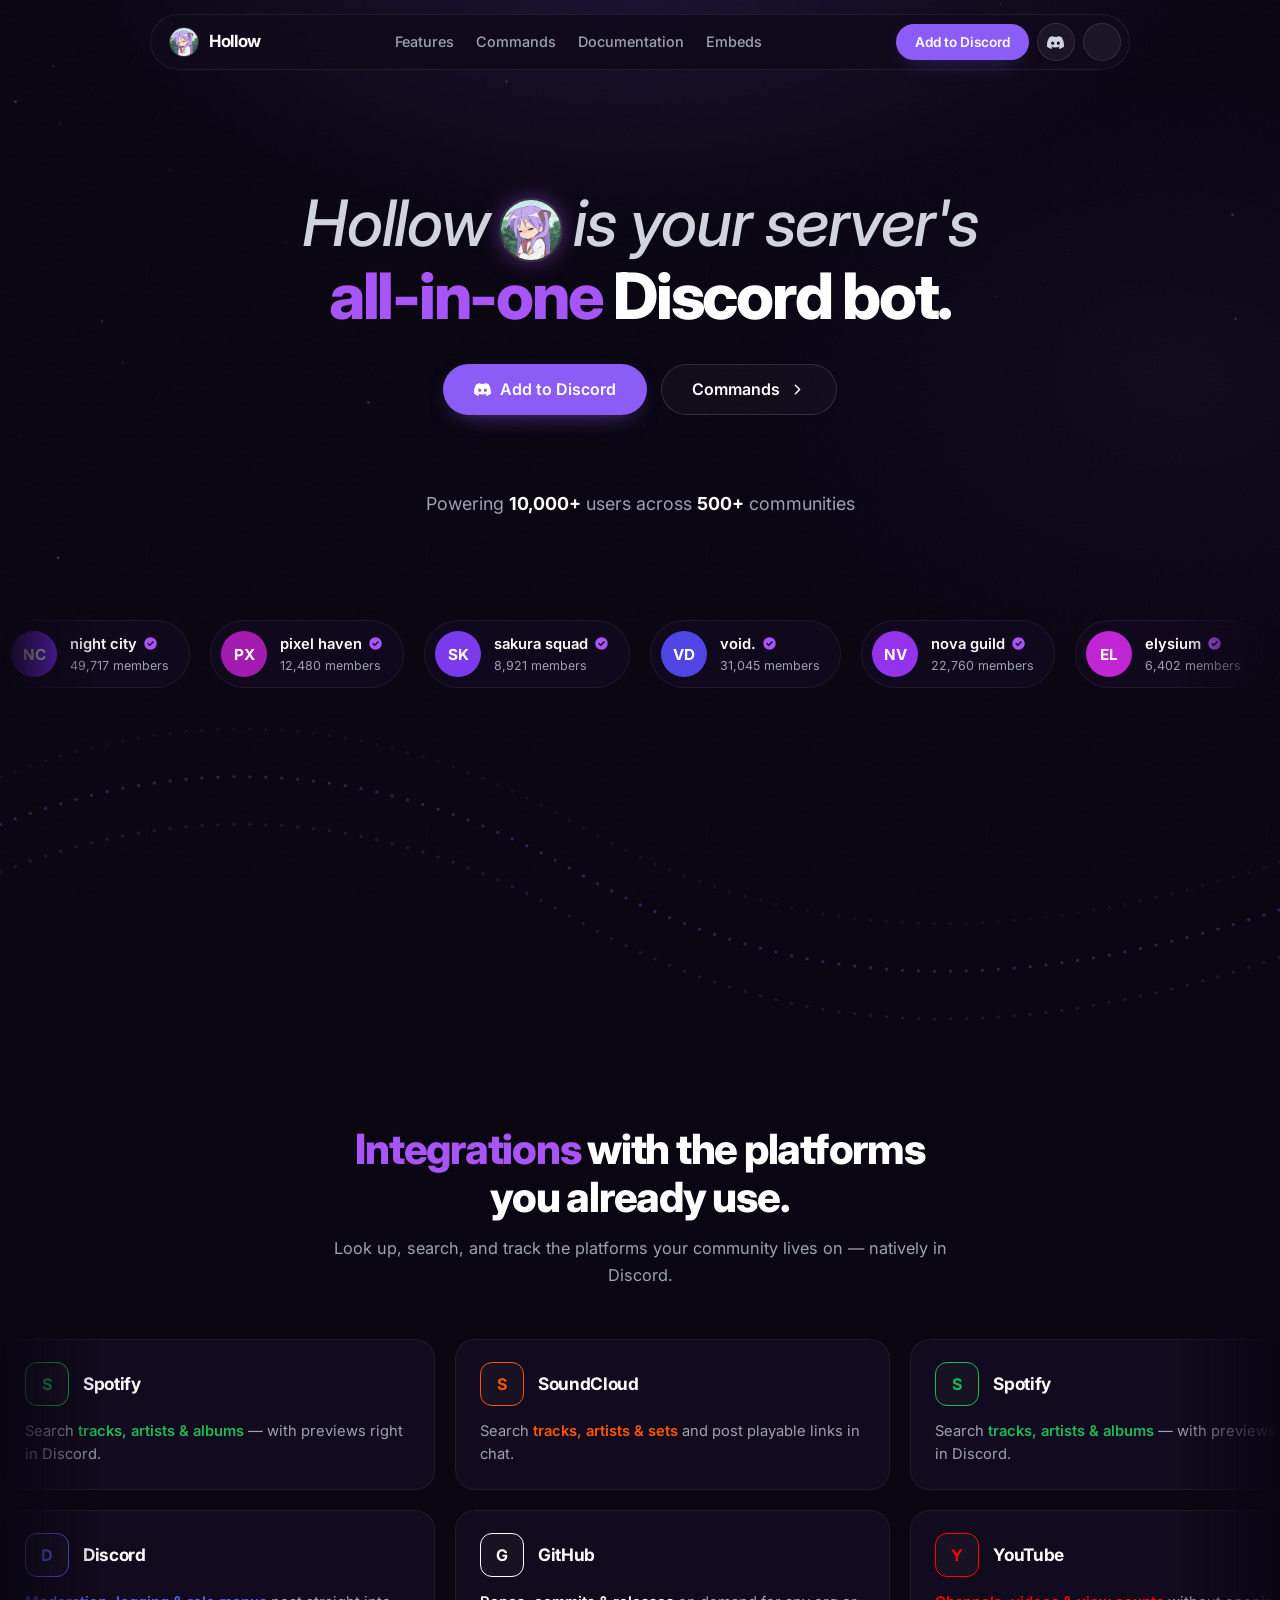
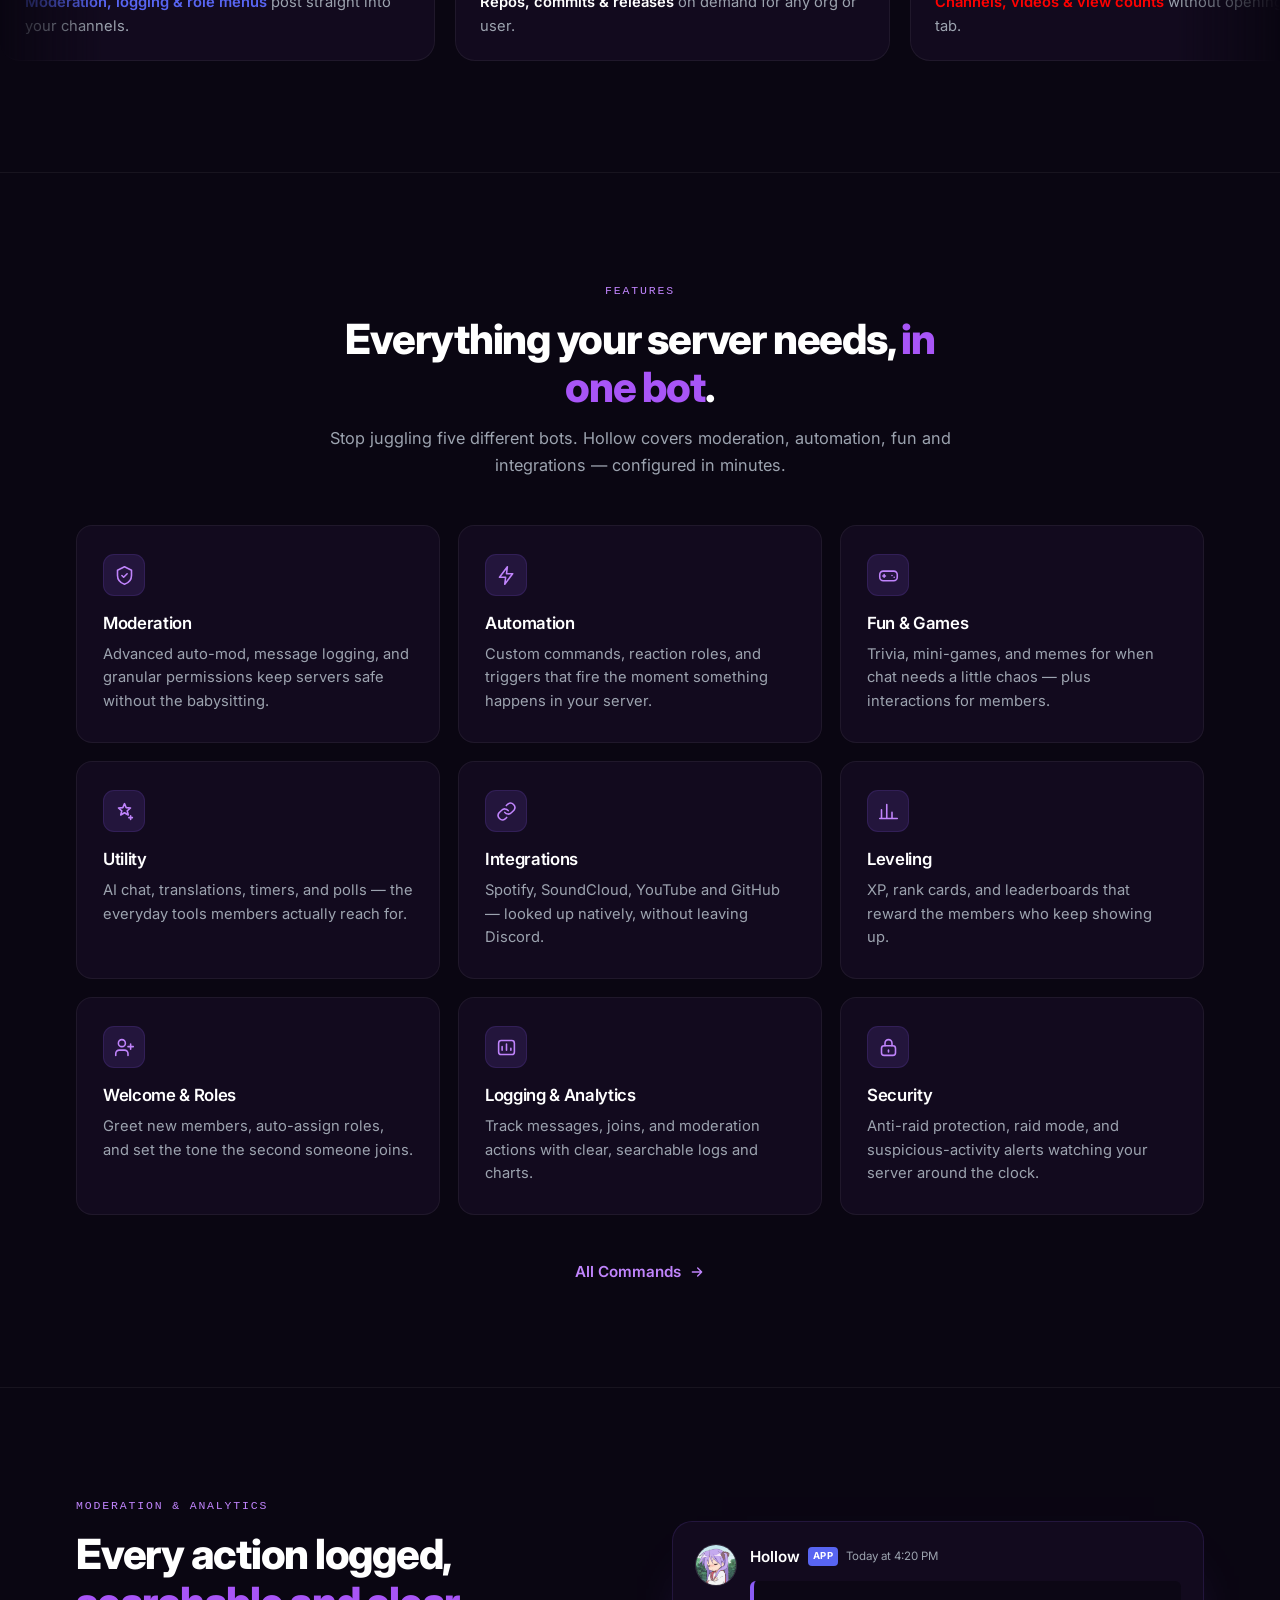
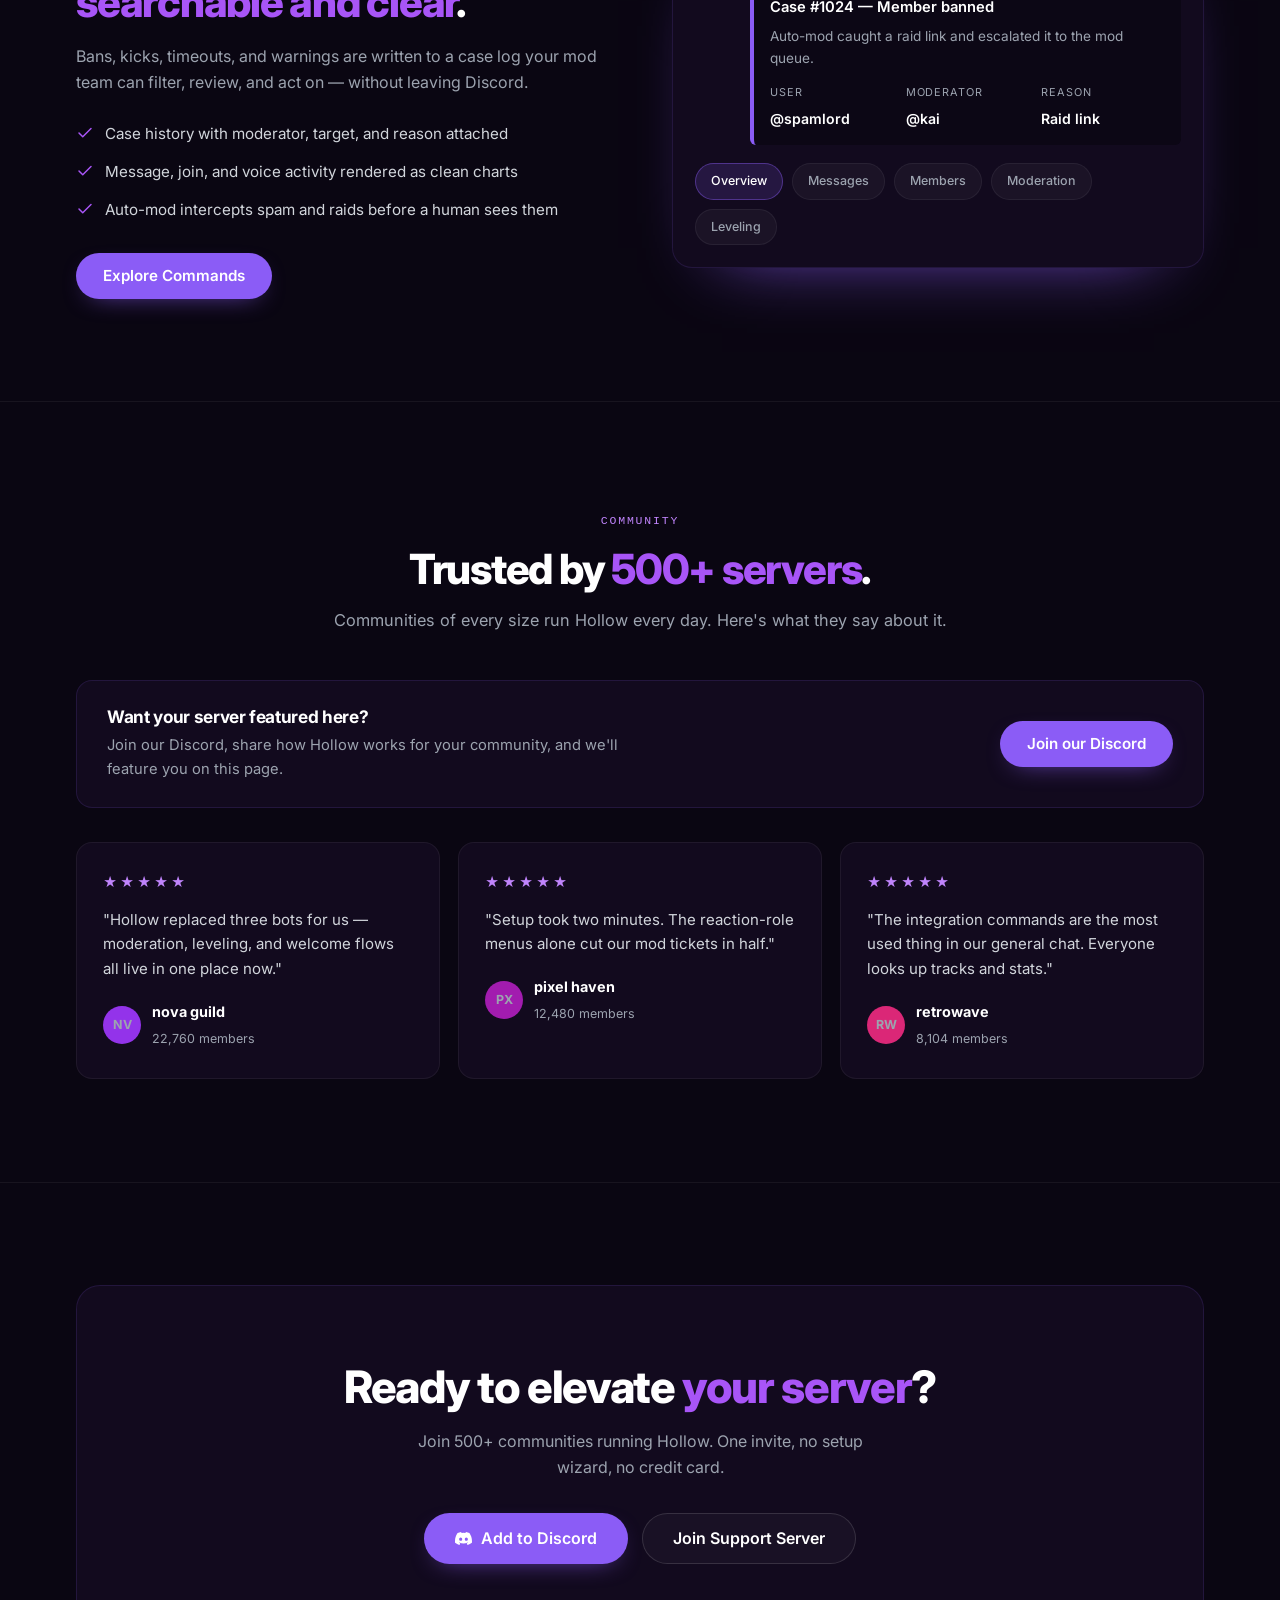
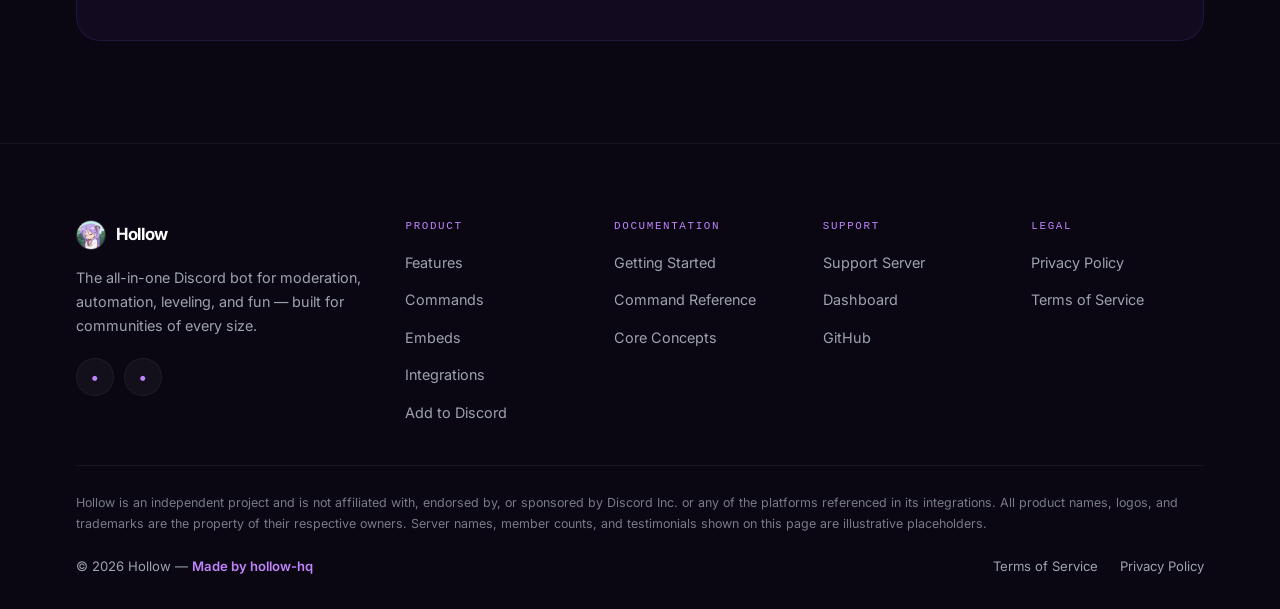
==== commit cf98035a: "Add embed builder and docs layout, trim integrations to the five we use, strip comments" ====
--- a/index.html
+++ b/index.html
@@ -4,7 +4,7 @@
 <meta charset="UTF-8">
 <meta name="viewport" content="width=device-width, initial-scale=1, viewport-fit=cover">
 <title>Hollow — The All-in-One Discord Bot for Your Community</title>
-<meta name="description" content="Hollow is the all-in-one Discord bot for your community: moderation, automation, leveling, fun commands, and integrations with Spotify, GitHub, Valorant and more.">
+<meta name="description" content="Hollow is the all-in-one Discord bot for your community: moderation, automation, leveling, fun commands, and integrations with Spotify, YouTube, SoundCloud, GitHub, and Discord.">
 <meta name="theme-color" content="#0a0612">
 <meta property="og:title" content="Hollow — The All-in-One Discord Bot">
 <meta property="og:description" content="Moderation, automation, leveling, and fun — one bot for your server.">
@@ -24,7 +24,6 @@
 <div class="bg-glow" aria-hidden="true"></div>
 <div class="noise" aria-hidden="true"></div>
 
-<!-- ======================= capsule navbar ======================= -->
 <header class="nav" id="nav">
   <div class="nav-capsule">
     <a class="brand" href="index.html" aria-label="Hollow home">
@@ -36,6 +35,7 @@
       <a href="#features">Features</a>
       <a href="commands.html">Commands</a>
       <a href="docs.html">Documentation</a>
+      <a href="embeds.html">Embeds</a>
     </nav>
 
     <div class="nav-actions">
@@ -43,6 +43,9 @@
       <a class="icon-btn" href="https://discord.gg/mScRXVGQ8U" aria-label="Join the Hollow Discord">
         <svg viewBox="0 0 24 24" fill="currentColor" aria-hidden="true"><path d="M20.317 4.37a19.79 19.79 0 00-4.885-1.515.074.074 0 00-.079.037c-.21.375-.444.865-.608 1.25a18.27 18.27 0 00-5.487 0 12.64 12.64 0 00-.617-1.25.077.077 0 00-.079-.037A19.74 19.74 0 003.677 4.37a.07.07 0 00-.032.028C.533 9.046-.32 13.58.099 18.058a.082.082 0 00.031.056 19.9 19.9 0 005.993 3.03.078.078 0 00.084-.028 14.09 14.09 0 001.226-1.994.076.076 0 00-.042-.106 13.11 13.11 0 01-1.872-.892.077.077 0 01-.008-.128 10.2 10.2 0 00.372-.292.074.074 0 01.077-.01c3.928 1.793 8.18 1.793 12.061 0a.074.074 0 01.078.01c.12.098.246.198.373.292a.077.077 0 01-.006.127 12.299 12.299 0 01-1.873.892.077.077 0 00-.041.107c.36.698.772 1.362 1.225 1.993a.076.076 0 00.084.028 19.839 19.839 0 006.002-3.03.077.077 0 00.032-.055c.5-5.177-.838-9.674-3.549-13.66a.061.061 0 00-.031-.029zM8.02 15.331c-1.183 0-2.157-1.086-2.157-2.419s.956-2.419 2.157-2.419c1.211 0 2.176 1.095 2.157 2.42 0 1.332-.956 2.418-2.157 2.418zm7.975 0c-1.183 0-2.157-1.086-2.157-2.419s.955-2.419 2.157-2.419c1.21 0 2.176 1.095 2.157 2.42 0 1.332-.946 2.418-2.157 2.418z"/></svg>
       </a>
+      <a class="icon-btn" href="https://github.com/hollow-hq/hollow" aria-label="Hollow on GitHub">
+        <img src="https://cdn.simpleicons.org/github/ffffff" alt="" width="17" height="17">
+      </a>
       <button class="nav-toggle" id="navToggle" aria-label="Open menu" aria-expanded="false" aria-controls="navLinks">
         <svg class="icon-menu" viewBox="0 0 24 24" fill="none" stroke="currentColor" stroke-width="1.9" stroke-linecap="round"><path d="M3 6h18M3 12h18M3 18h18"/></svg>
         <svg class="icon-close" viewBox="0 0 24 24" fill="none" stroke="currentColor" stroke-width="1.9" stroke-linecap="round"><path d="M18 6L6 18M6 6l12 12"/></svg>
@@ -54,7 +57,6 @@
 
 <main id="main">
 
-  <!-- ============================ hero ============================ -->
   <section class="hero">
     <canvas id="particles" aria-hidden="true"></canvas>
     <div class="container">
@@ -80,7 +82,6 @@
     </div>
   </section>
 
-  <!-- ========================= trusted by ========================= -->
   <section class="servers" aria-label="Communities using Hollow">
     <div class="marquee">
       <div class="marquee-track" data-marquee>
@@ -98,10 +99,8 @@
     </div>
   </section>
 
-  <!-- ========================== the wave ========================== -->
   <div class="wave-band" aria-hidden="true"></div>
 
-  <!-- ======================== integrations ======================== -->
   <section class="section" id="integrations">
     <div class="container">
       <div class="section-head reveal">
@@ -113,57 +112,36 @@
     <div class="logo-rows">
       <div class="logo-row">
         <div class="logo-track" data-marquee>
-          <article class="int-card" style="--brand:#d51007">
-            <div class="int-head"><span class="int-icon"><img src="https://cdn.simpleicons.org/lastdotfm/d51007" alt="Last.fm logo" width="21" height="21" loading="lazy"></span><h3>Last.fm</h3></div>
-            <p><span class="kw">Scrobble history</span>, now-playing cards, and listening leaderboards in chat.</p>
-          </article>
           <article class="int-card" style="--brand:#1db954">
             <div class="int-head"><span class="int-icon"><img src="https://cdn.simpleicons.org/spotify/1db954" alt="Spotify logo" width="21" height="21" loading="lazy"></span><h3>Spotify</h3></div>
             <p>Search <span class="kw">tracks, artists &amp; albums</span> — with previews right in Discord.</p>
           </article>
-          <article class="int-card" style="--brand:#ffffff">
-            <div class="int-head"><span class="int-icon"><img src="https://cdn.simpleicons.org/x/ffffff" alt="X logo" width="21" height="21" loading="lazy"></span><h3>X</h3></div>
-            <p>Look up <span class="kw">profiles, posts &amp; polls</span> without leaving the channel.</p>
+          <article class="int-card" style="--brand:#ff5500">
+            <div class="int-head"><span class="int-icon"><img src="https://cdn.simpleicons.org/soundcloud/ff5500" alt="SoundCloud logo" width="21" height="21" loading="lazy"></span><h3>SoundCloud</h3></div>
+            <p>Search <span class="kw">tracks, artists &amp; sets</span> and post playable links in chat.</p>
           </article>
-          <article class="int-card" style="--brand:#fe2c55">
-            <div class="int-head"><span class="int-icon"><img src="https://cdn.simpleicons.org/tiktok/fe2c55" alt="TikTok logo" width="21" height="21" loading="lazy"></span><h3>TikTok</h3></div>
-            <p>Pull <span class="kw">profiles, photos &amp; videos</span> straight into the conversation.</p>
+        </div>
+      </div>
+
+      <div class="logo-row reverse">
+        <div class="logo-track" data-marquee>
+          <article class="int-card" style="--brand:#5865f2">
+            <div class="int-head"><span class="int-icon"><img src="https://cdn.simpleicons.org/discord/5865f2" alt="Discord logo" width="21" height="21" loading="lazy"></span><h3>Discord</h3></div>
+            <p><span class="kw">Moderation, logging &amp; role menus</span> post straight into your channels.</p>
           </article>
           <article class="int-card" style="--brand:#ffffff">
             <div class="int-head"><span class="int-icon"><img src="https://cdn.simpleicons.org/github/ffffff" alt="GitHub logo" width="21" height="21" loading="lazy"></span><h3>GitHub</h3></div>
             <p><span class="kw">Repos, commits &amp; releases</span> on demand for any org or user.</p>
           </article>
-        </div>
-      </div>
-
-      <div class="logo-row reverse">
-        <div class="logo-track" data-marquee>
-          <article class="int-card" style="--brand:#ff4655">
-            <div class="int-head"><span class="int-icon"><img src="https://cdn.simpleicons.org/valorant/ff4655" alt="Valorant logo" width="21" height="21" loading="lazy"></span><h3>Valorant</h3></div>
-            <p>Ranks, <span class="kw">agents, skins &amp; maps</span> for any account region.</p>
-          </article>
-          <article class="int-card" style="--brand:#62b47a">
-            <div class="int-head"><span class="int-icon"><img src="https://cdn.simpleicons.org/minecraft/62b47a" alt="Minecraft logo" width="21" height="21" loading="lazy"></span><h3>Minecraft</h3></div>
-            <p><span class="kw">Player skins</span> and live Java server status in a single command.</p>
-          </article>
-          <article class="int-card" style="--brand:#e2231a">
-            <div class="int-head"><span class="int-icon"><img src="https://cdn.simpleicons.org/roblox/e2231a" alt="Roblox logo" width="21" height="21" loading="lazy"></span><h3>Roblox</h3></div>
-            <p>Look up <span class="kw">profiles, groups &amp; games</span> plus limited items.</p>
-          </article>
           <article class="int-card" style="--brand:#ff0000">
             <div class="int-head"><span class="int-icon"><img src="https://cdn.simpleicons.org/youtube/ff0000" alt="YouTube logo" width="21" height="21" loading="lazy"></span><h3>YouTube</h3></div>
             <p><span class="kw">Channels, videos &amp; view counts</span> without opening a tab.</p>
           </article>
-          <article class="int-card" style="--brand:#9146ff">
-            <div class="int-head"><span class="int-icon"><img src="https://cdn.simpleicons.org/twitch/9146ff" alt="Twitch logo" width="21" height="21" loading="lazy"></span><h3>Twitch</h3></div>
-            <p><span class="kw">Live streams, followers &amp; clips</span> posted on demand.</p>
-          </article>
-        </div>
-      </div>
-    </div>
-  </section>
-
-  <!-- ========================== features ========================== -->
+        </div>
+      </div>
+    </div>
+  </section>
+
   <section class="section bordered" id="features">
     <div class="container">
       <div class="section-head reveal">
@@ -210,7 +188,7 @@
             <svg viewBox="0 0 24 24" fill="none" stroke="currentColor" stroke-width="1.8" stroke-linecap="round" stroke-linejoin="round"><path d="M10 13a5 5 0 007.5.5l3-3a5 5 0 00-7-7l-1.7 1.7"/><path d="M14 11a5 5 0 00-7.5-.5l-3 3a5 5 0 007 7l1.7-1.7"/></svg>
           </div>
           <h3>Integrations</h3>
-          <p>Spotify, GitHub, Valorant, Minecraft and more — looked up natively, without leaving Discord.</p>
+          <p>Spotify, SoundCloud, YouTube and GitHub — looked up natively, without leaving Discord.</p>
         </article>
 
         <article class="feature reveal" style="--d:.1s">
@@ -255,7 +233,6 @@
     </div>
   </section>
 
-  <!-- ========================= showcase band ========================= -->
   <section class="section bordered">
     <div class="container">
       <div class="showcase-grid">
@@ -308,7 +285,6 @@
     </div>
   </section>
 
-  <!-- ========================= testimonials ========================= -->
   <section class="section bordered">
     <div class="container">
       <div class="section-head reveal">
@@ -356,7 +332,6 @@
     </div>
   </section>
 
-  <!-- ========================= final cta ========================= -->
   <section class="section bordered">
     <div class="container">
       <div class="cta-panel reveal">
@@ -375,7 +350,6 @@
 
 </main>
 
-<!-- ============================ footer ============================ -->
 <footer>
   <div class="container">
     <div class="footer-grid">
@@ -400,6 +374,7 @@
         <ul>
           <li><a href="#features">Features</a></li>
           <li><a href="commands.html">Commands</a></li>
+          <li><a href="embeds.html">Embeds</a></li>
           <li><a href="#integrations">Integrations</a></li>
           <li><a href="https://discord.com/oauth2/authorize?client_id=1447869784937988201">Add to Discord</a></li>
         </ul>
--- a/styles.css
+++ b/styles.css
@@ -1,14 +1,5 @@
-/* ================================================================
-   XRYPTON — flat, greed.best-style design system (purple identity)
-   1. tokens & reset        7. features grid
-   2. utilities             8. showcase band
-   3. ambient background    9. testimonials
-   4. capsule navbar       10. final CTA + fat footer
-   5. hero + powered-by    11. commands page
-   6. marquees + wave      12. docs / responsive / motion
-   ================================================================ */
-
-/* ---------- 1. tokens & reset ---------- */
+
+
 :root{
   --bg: #0a0612;
   --bg-2: #0d0818;
@@ -87,7 +78,6 @@
   clip: rect(0 0 0 0); white-space: nowrap; border: 0;
 }
 
-/* ---------- 2. utilities ---------- */
 .container{ width: 100%; max-width: var(--max); margin: 0 auto; padding: 0 26px; }
 
 .section{ padding: clamp(70px, 8vw, 104px) 0; position: relative; }
@@ -115,7 +105,6 @@
 
 .section-sub{ margin: 0; color: var(--txt-3); font-size: 1.02rem; }
 
-/* buttons — flat pills, no gradients ------------------------------ */
 .btn{
   display: inline-flex;
   align-items: center;
@@ -168,7 +157,6 @@
 .link-arrow:hover{ gap: 14px; color: #fff; }
 .link-arrow svg{ width: 16px; height: 16px; }
 
-/* reveal — subtle rise -------------------------------------------- */
 .js .reveal{
   opacity: 0;
   transform: translateY(14px);
@@ -177,7 +165,6 @@
 }
 .js .reveal.in{ opacity: 1; transform: none; }
 
-/* ---------- 3. ambient background (subtle, no blobs) ---------- */
 .bg-glow{
   position: fixed;
   inset: 0;
@@ -194,7 +181,6 @@
   background-image: url("data:image/svg+xml,%3Csvg xmlns='http://www.w3.org/2000/svg' width='140' height='140'%3E%3Cfilter id='n'%3E%3CfeTurbulence type='fractalNoise' baseFrequency='0.85' numOctaves='2' stitchTiles='stitch'/%3E%3C/filter%3E%3Crect width='100%25' height='100%25' filter='url(%23n)'/%3E%3C/svg%3E");
 }
 
-/* ---------- 4. capsule navbar ---------- */
 .nav{
   position: fixed;
   top: 14px; left: 0; right: 0;
@@ -207,7 +193,7 @@
 .nav-capsule{
   pointer-events: auto;
   width: 100%;
-  max-width: 900px;
+  max-width: 980px;
   display: flex;
   align-items: center;
   justify-content: space-between;
@@ -239,7 +225,7 @@
   letter-spacing: -0.02em;
 }
 
-.nav-links{ display: flex; align-items: center; gap: 28px; }
+.nav-links{ display: flex; align-items: center; gap: 22px; }
 .nav-links > a:not(.btn){
   font-size: 0.9rem;
   font-weight: 500;
@@ -288,7 +274,6 @@
 }
 .nav-backdrop.show{ opacity: 1; visibility: visible; }
 
-/* ---------- 5. hero ---------- */
 .hero{
   position: relative;
   padding: calc(var(--nav-h) + clamp(64px, 9vw, 118px)) 0 clamp(30px, 4vw, 46px);
@@ -342,7 +327,6 @@
 }
 .powered strong{ color: var(--txt); font-weight: 700; }
 
-/* ---------- 6. marquees + wave ---------- */
 .marquee, .logo-row{
   overflow: hidden;
   -webkit-mask-image: linear-gradient(90deg, transparent, #000 8%, #000 92%, transparent);
@@ -401,12 +385,10 @@
   white-space: nowrap;
 }
 
-/* gradient-free server avatar tints */
 .g1{ background: #6d28d9; } .g2{ background: #a21caf; } .g3{ background: #7c3aed; }
 .g4{ background: #4f46e5; } .g5{ background: #9333ea; } .g6{ background: #c026d3; }
 .g7{ background: #5b21b6; } .g8{ background: #db2777; }
 
-/* dotted wave band ------------------------------------------------- */
 .wave-band{
   position: relative;
   height: clamp(160px, 24vw, 300px);
@@ -424,7 +406,6 @@
   pointer-events: none;
 }
 
-/* integration logo rows -------------------------------------------- */
 .logo-rows{ display: grid; gap: 20px; padding: 4px 0 8px; }
 .int-card{
   flex: 0 0 auto;
@@ -461,7 +442,6 @@
   line-height: 1;
 }
 
-/* ---------- 7. features grid ---------- */
 .feature-grid{
   display: grid;
   grid-template-columns: repeat(3, 1fr);
@@ -495,7 +475,6 @@
 
 .features-foot{ display: flex; justify-content: center; margin-top: 44px; }
 
-/* ---------- 8. showcase band ---------- */
 .showcase-grid{
   display: grid;
   grid-template-columns: 1fr 1fr;
@@ -514,7 +493,6 @@
 }
 .showcase-list svg{ width: 18px; height: 18px; color: var(--p2); flex-shrink: 0; margin-top: 3px; }
 
-/* fake discord mod-log card */
 .mock{
   background: var(--surface-2);
   border: 1px solid var(--line);
@@ -581,7 +559,6 @@
   background: rgba(139, 92, 246, 0.16);
 }
 
-/* ---------- 9. testimonials ---------- */
 .callout{
   display: flex;
   align-items: center;
@@ -619,7 +596,6 @@
 .quote-author strong{ display: block; font-size: 0.9rem; color: var(--txt); }
 .quote-author span{ font-size: 0.78rem; color: var(--txt-3); }
 
-/* ---------- 10. final CTA + fat footer ---------- */
 .cta-panel{
   text-align: center;
   padding: clamp(46px, 6vw, 76px) 32px;
@@ -706,7 +682,6 @@
 .footer-legal a{ font-size: 0.82rem; color: var(--txt-3); }
 .footer-legal a:hover{ color: var(--txt); }
 
-/* ---------- 11. commands page ---------- */
 .page-hero{
   padding: calc(var(--nav-h) + clamp(56px, 7vw, 88px)) 0 clamp(34px, 4vw, 50px);
   text-align: center;
@@ -928,7 +903,6 @@
 
 .table-foot{ display: flex; justify-content: center; margin-top: 26px; }
 
-/* modal ------------------------------------------------------------- */
 .modal-overlay{
   position: fixed;
   inset: 0;
@@ -1030,7 +1004,6 @@
 .perm-chip svg{ width: 13px; height: 13px; color: var(--p3); }
 .muted-note{ font-size: 0.85rem; color: var(--txt-3); }
 
-/* ---------- 12. docs / responsive / motion ---------- */
 .prose{ max-width: 780px; padding: clamp(40px, 5vw, 64px) 0 clamp(64px, 8vw, 96px); }
 .prose h2{
   font-size: 1.4rem;
@@ -1091,8 +1064,7 @@
 }
 
 @media (max-width: 860px){
-  /* backdrop-filter would make the capsule the containing block for the
-     fixed drawer and park it off-screen — drop the blur on small screens */
+
   .nav-capsule{
     backdrop-filter: none;
     -webkit-backdrop-filter: none;
@@ -1164,3 +1136,441 @@
   .btn:hover, .feature:hover, .int-card:hover, .quote:hover,
   .social-btn:hover{ transform: none; }
 }
+
+[hidden]{ display: none !important; }
+
+.mode-pick{ padding: calc(var(--nav-h) + 76px) 0 110px; text-align: center; }
+.mode-title{ font-size: clamp(2rem, 4.6vw, 3.1rem); font-weight: 800; letter-spacing: -0.03em; margin: 0 0 14px; }
+.mode-sub{ color: var(--txt-3); max-width: 640px; margin: 0 auto 44px; font-size: 1.03rem; line-height: 1.6; }
+.mode-cards{ display: grid; grid-template-columns: repeat(2, minmax(0, 1fr)); gap: 18px; max-width: 820px; margin: 0 auto 26px; text-align: left; }
+.mode-card{
+  padding: 26px;
+  background: var(--surface-2);
+  border: 1px solid var(--line);
+  border-radius: 18px;
+  cursor: pointer;
+  font: inherit;
+  color: inherit;
+  text-align: left;
+  transition: border-color .2s ease, transform .2s ease, background .2s ease;
+}
+.mode-card:hover{
+  border-color: rgba(168, 85, 247, 0.55);
+  transform: translateY(-3px);
+  background: rgba(139, 92, 246, 0.06);
+}
+.mode-card:focus-visible{ outline: 2px solid var(--p1); outline-offset: 2px; }
+.mode-icon{
+  width: 44px; height: 44px;
+  display: grid; place-items: center;
+  border-radius: 12px;
+  background: rgba(139, 92, 246, 0.14);
+  color: var(--p3);
+  margin-bottom: 16px;
+}
+.mode-icon svg{ width: 22px; height: 22px; }
+.mode-card h3{ font-size: 1.12rem; margin: 0 0 8px; }
+.mode-card p{ font-size: 0.92rem; color: var(--txt-3); margin: 0 0 16px; line-height: 1.6; }
+.mode-tags{
+  display: inline-block;
+  font-family: var(--mono);
+  font-size: 0.72rem;
+  letter-spacing: 0.05em;
+  color: #c084fc;
+  background: rgba(139, 92, 246, 0.1);
+  border: 1px solid rgba(139, 92, 246, 0.3);
+  padding: 4px 11px;
+  border-radius: var(--r-pill);
+}
+.mode-script{
+  display: inline-block;
+  padding: 13px 26px;
+  background: transparent;
+  border: 1.5px dashed var(--line-strong);
+  border-radius: var(--r-pill);
+  color: var(--txt-2);
+  font: inherit;
+  font-size: 0.92rem;
+  cursor: pointer;
+  transition: border-color .2s ease, color .2s ease;
+}
+.mode-script:hover{ border-color: var(--p1); color: #fff; }
+.mode-hint{ margin-top: 26px; font-size: 0.82rem; color: var(--txt-3); }
+
+.editor{ padding: calc(var(--nav-h) + 26px) 0 90px; }
+.editor-bar{ display: flex; justify-content: space-between; align-items: center; gap: 16px; flex-wrap: wrap; margin-bottom: 22px; }
+.editor-actions{ display: flex; gap: 10px; flex-wrap: wrap; }
+.editor-bar .link-arrow{ background: none; border: none; cursor: pointer; font: inherit; }
+.editor-grid{ display: grid; grid-template-columns: minmax(0, 1fr) minmax(0, 460px); gap: 22px; align-items: start; }
+.editor-form{ background: rgba(21, 12, 35, 0.55); border: 1px solid var(--line); border-radius: 18px; padding: 24px; }
+.form-block{ margin-bottom: 20px; }
+.form-block:last-child{ margin-bottom: 0; }
+.form-block + .form-block{ border-top: 1px solid var(--line); padding-top: 20px; }
+.form-head{ display: flex; justify-content: space-between; align-items: center; gap: 12px; flex-wrap: wrap; margin-bottom: 12px; }
+.form-label{
+  display: block;
+  font-family: var(--mono);
+  font-size: 0.7rem;
+  font-weight: 500;
+  letter-spacing: 0.14em;
+  text-transform: uppercase;
+  color: var(--p3);
+}
+.label-note{ font-style: normal; color: var(--txt-3); margin-left: 7px; letter-spacing: 0.04em; }
+.char-count{ font-family: var(--mono); font-size: 0.7rem; color: var(--txt-3); }
+.field{ margin-bottom: 14px; }
+.field:last-child{ margin-bottom: 0; }
+.field > label{ display: block; font-size: 0.8rem; font-weight: 500; color: var(--txt-2); margin-bottom: 6px; }
+.field input:not([type=checkbox]):not([type=color]), .field select, .form-area, .code-area{
+  width: 100%;
+  background: rgba(255, 255, 255, 0.04);
+  border: 1px solid var(--line);
+  border-radius: 10px;
+  padding: 10px 12px;
+  color: #fff;
+  font: inherit;
+  font-size: 0.9rem;
+  transition: border-color .2s ease, background .2s ease;
+}
+.field input:focus, .field select:focus, .form-area:focus, .code-area:focus{
+  outline: none;
+  border-color: var(--p1);
+  background: rgba(139, 92, 246, 0.07);
+}
+.field input::placeholder, .form-area::placeholder, .code-area::placeholder{ color: #6b6478; }
+.field select option{ background: #150c23; color: #fff; }
+.form-area{ resize: vertical; min-height: 84px; line-height: 1.6; }
+.code-area{ font-family: var(--mono); font-size: 0.8rem; line-height: 1.6; resize: vertical; }
+.form-row{ display: grid; grid-template-columns: repeat(2, minmax(0, 1fr)); gap: 14px; }
+.color-row{ display: flex; gap: 10px; align-items: center; }
+.color-row input[type=color]{
+  width: 46px; height: 41px;
+  padding: 3px;
+  background: transparent;
+  border: 1px solid var(--line);
+  border-radius: 10px;
+  cursor: pointer;
+}
+.color-row input[type=text]{ flex: 1; min-width: 0; font-family: var(--mono); font-size: 0.85rem; }
+.switch{ display: inline-flex; align-items: center; gap: 8px; font-size: 0.85rem; color: var(--txt-2); cursor: pointer; }
+.switch input{ accent-color: var(--p1); width: 15px; height: 15px; }
+.mini-btn{
+  padding: 6px 14px;
+  border-radius: var(--r-pill);
+  border: 1px solid var(--line-strong);
+  background: rgba(255, 255, 255, 0.05);
+  color: var(--txt-2);
+  font: inherit;
+  font-size: 0.8rem;
+  cursor: pointer;
+  transition: color .2s ease, border-color .2s ease;
+}
+.mini-btn:hover{ color: #fff; border-color: var(--p1); }
+.item-list{ display: flex; flex-direction: column; gap: 10px; }
+.item-list:empty{ display: none; }
+.item-card{
+  position: relative;
+  display: grid;
+  grid-template-columns: minmax(0, 1fr) minmax(0, 1fr) auto auto;
+  gap: 10px;
+  align-items: center;
+  padding: 10px;
+  background: rgba(255, 255, 255, 0.03);
+  border: 1px solid var(--line-soft);
+  border-radius: 12px;
+}
+.item-card input, .item-card select{
+  min-width: 0;
+  width: 100%;
+  background: rgba(255, 255, 255, 0.04);
+  border: 1px solid var(--line);
+  border-radius: 8px;
+  padding: 8px 10px;
+  color: #fff;
+  font: inherit;
+  font-size: 0.85rem;
+}
+.item-card input:focus, .item-card select:focus{ outline: none; border-color: var(--p1); }
+.item-card select option{ background: #150c23; color: #fff; }
+.inline-check{ display: inline-flex; align-items: center; gap: 6px; font-size: 0.78rem; color: var(--txt-3); white-space: nowrap; cursor: pointer; }
+.inline-check input{ accent-color: var(--p1); width: 14px; height: 14px; }
+.remove-btn{
+  width: 27px; height: 27px;
+  border-radius: 50%;
+  border: 1px solid var(--line);
+  background: transparent;
+  color: var(--txt-3);
+  cursor: pointer;
+  font-size: 1rem;
+  line-height: 1;
+  transition: color .2s ease, border-color .2s ease;
+}
+.remove-btn:hover{ color: #f87171; border-color: #f87171; }
+.field-hint{ font-size: 0.8rem; color: var(--txt-3); margin-top: 8px; }
+.field-hint.good{ color: #4ade80; }
+.field-hint.bad{ color: #f87171; }
+.import-actions{ display: flex; justify-content: flex-end; margin-top: 16px; }
+
+.editor-preview{ position: sticky; top: calc(var(--nav-h) + 18px); display: flex; flex-direction: column; gap: 10px; }
+.preview-label{ font-family: var(--mono); font-size: 0.68rem; letter-spacing: 0.16em; text-transform: uppercase; color: var(--txt-3); }
+.discord-channel{ background: #313338; border: 1px solid rgba(255, 255, 255, 0.07); border-radius: 14px; padding: 18px 16px 14px; }
+.d-msg{ display: flex; gap: 13px; }
+.d-avatar img{ width: 42px; height: 42px; border-radius: 50%; object-fit: cover; background: #1e1f22; }
+.d-body{ flex: 1; min-width: 0; }
+.d-head{ display: flex; align-items: center; gap: 8px; flex-wrap: wrap; margin-bottom: 3px; }
+.d-head strong{ color: #f2f3f5; font-size: 0.95rem; }
+.bot-tag{
+  background: #5865f2;
+  color: #fff;
+  font-size: 0.6rem;
+  font-weight: 700;
+  text-transform: uppercase;
+  letter-spacing: 0.03em;
+  padding: 1.5px 5px;
+  border-radius: 4px;
+}
+.d-time{ color: #949ba4; font-size: 0.72rem; }
+.d-content{
+  color: #dbdee1;
+  font-size: 0.92rem;
+  line-height: 1.5;
+  margin-bottom: 4px;
+  white-space: pre-wrap;
+  overflow-wrap: break-word;
+}
+.d-content a{ color: #00a8fc; }
+.d-content code, .d-desc code{
+  font-family: var(--mono);
+  font-size: 0.85em;
+  background: #1e1f22;
+  padding: 1px 5px;
+  border-radius: 4px;
+}
+.d-embed{
+  position: relative;
+  background: #2b2d31;
+  border-left: 4px solid #8b5cf6;
+  border-radius: 4px;
+  padding: 12px 14px;
+  margin-top: 8px;
+  max-width: 480px;
+}
+.d-thumb{ position: absolute; top: 12px; right: 12px; width: 72px; height: 72px; border-radius: 8px; object-fit: cover; }
+.d-embed:has(.d-thumb:not([hidden])) .d-embed-author,
+.d-embed:has(.d-thumb:not([hidden])) .d-title,
+.d-embed:has(.d-thumb:not([hidden])) .d-desc{ padding-right: 84px; }
+.d-embed-author{ display: flex; align-items: center; gap: 8px; font-size: 0.8rem; font-weight: 600; color: #f2f3f5; margin-bottom: 6px; }
+.d-embed-author img{ width: 22px; height: 22px; border-radius: 50%; object-fit: cover; }
+.d-title{ color: #f2f3f5; font-size: 1rem; font-weight: 600; margin-bottom: 6px; overflow-wrap: break-word; }
+.d-desc{ color: #dbdee1; font-size: 0.88rem; line-height: 1.55; overflow-wrap: break-word; }
+.d-desc strong{ color: #f2f3f5; }
+.d-fields{ display: grid; grid-template-columns: repeat(2, minmax(0, 1fr)); gap: 10px 14px; margin-top: 10px; }
+.d-fields:empty{ display: none; }
+.d-field:not(.inline){ grid-column: 1 / -1; }
+.d-field strong{ display: block; color: #f2f3f5; font-size: 0.82rem; margin-bottom: 2px; }
+.d-field span{ color: #dbdee1; font-size: 0.84rem; line-height: 1.45; white-space: pre-wrap; overflow-wrap: break-word; }
+.d-image{ display: block; width: 100%; max-height: 230px; object-fit: cover; border-radius: 8px; margin-top: 10px; }
+.d-foot{ display: flex; align-items: center; gap: 6px; font-size: 0.72rem; color: #949ba4; margin-top: 8px; }
+.d-foot img{ width: 16px; height: 16px; border-radius: 50%; }
+.d-buttons{ display: flex; flex-wrap: wrap; gap: 8px; margin-top: 10px; }
+.d-buttons:empty{ display: none; }
+.d-btn{ font-size: 0.82rem; font-weight: 500; color: #fff; padding: 8px 14px; border-radius: 4px; }
+.d-composer{ margin-top: 14px; background: #383a40; border-radius: 8px; padding: 11px 14px; color: #6d6f78; font-size: 0.86rem; }
+
+@media (max-width: 1080px){
+  .editor-grid{ grid-template-columns: minmax(0, 1fr); }
+  .editor-preview{ position: static; max-width: 560px; }
+  .form-row{ grid-template-columns: minmax(0, 1fr); }
+}
+
+.docs-shell{ display: grid; grid-template-columns: 272px minmax(0, 1fr); min-height: 100vh; position: relative; z-index: 1; }
+.docs-sidebar{
+  position: sticky;
+  top: 0;
+  height: 100vh;
+  overflow-y: auto;
+  padding: 24px 18px 30px;
+  border-right: 1px solid var(--line);
+  background: rgba(12, 8, 22, 0.72);
+  backdrop-filter: blur(10px);
+  scrollbar-width: thin;
+}
+.docs-brand{ display: flex; align-items: center; justify-content: space-between; gap: 10px; padding: 0 6px 16px; border-bottom: 1px solid var(--line); margin-bottom: 16px; }
+.docs-badge{
+  font-family: var(--mono);
+  font-size: 0.66rem;
+  letter-spacing: 0.14em;
+  text-transform: uppercase;
+  color: #c084fc;
+  background: rgba(139, 92, 246, 0.12);
+  border: 1px solid rgba(139, 92, 246, 0.35);
+  padding: 3px 9px;
+  border-radius: var(--r-pill);
+}
+.docs-search{ position: relative; margin-bottom: 6px; }
+.docs-search svg{ position: absolute; left: 11px; top: 50%; transform: translateY(-50%); width: 15px; height: 15px; color: var(--txt-3); pointer-events: none; }
+.docs-search input{
+  width: 100%;
+  background: rgba(255, 255, 255, 0.04);
+  border: 1px solid var(--line);
+  border-radius: 10px;
+  padding: 9px 12px 9px 34px;
+  color: #fff;
+  font: inherit;
+  font-size: 0.86rem;
+}
+.docs-search input:focus{ outline: none; border-color: var(--p1); background: rgba(139, 92, 246, 0.07); }
+.docs-search input::placeholder{ color: var(--txt-3); }
+.docs-group{ margin-top: 22px; }
+.docs-group:first-child{ margin-top: 8px; }
+.docs-group[hidden]{ display: none; }
+.docs-group h4{
+  font-family: var(--mono);
+  font-size: 0.67rem;
+  font-weight: 500;
+  letter-spacing: 0.16em;
+  text-transform: uppercase;
+  color: var(--txt-3);
+  margin: 0 0 7px 10px;
+}
+.docs-nav a{
+  display: block;
+  padding: 6px 10px;
+  border-radius: 8px;
+  border-left: 2px solid transparent;
+  font-size: 0.9rem;
+  color: var(--txt-2);
+  text-decoration: none;
+  transition: color .15s ease, background .15s ease, border-color .15s ease;
+}
+.docs-nav a:hover{ color: #fff; background: rgba(255, 255, 255, 0.05); }
+.docs-nav a.active{ color: #e9d5ff; background: rgba(139, 92, 246, 0.14); border-left-color: var(--p1); }
+.docs-nav a[hidden]{ display: none; }
+.docs-empty{ font-size: 0.84rem; color: var(--txt-3); padding: 12px 10px; }
+
+.docs-main{ min-width: 0; }
+.docs-topbar{
+  position: sticky;
+  top: 0;
+  z-index: 40;
+  display: flex;
+  align-items: center;
+  justify-content: space-between;
+  gap: 16px;
+  padding: 13px clamp(20px, 4vw, 40px);
+  background: rgba(10, 6, 18, 0.85);
+  backdrop-filter: blur(12px);
+  border-bottom: 1px solid var(--line);
+}
+.docs-topbar-left{ display: flex; align-items: center; gap: 12px; font-size: 0.92rem; font-weight: 600; color: var(--txt-2); }
+.docs-topbar-links{ display: flex; align-items: center; gap: 18px; }
+.docs-topbar-links a{ font-size: 0.88rem; color: var(--txt-3); text-decoration: none; transition: color .15s ease; }
+.docs-topbar-links a:hover{ color: #fff; }
+.docs-topbar-links .icon-btn{ color: #fff; }
+.docs-menu-btn{ display: none; background: rgba(255, 255, 255, 0.05); border: 1px solid var(--line); border-radius: 9px; color: var(--txt-2); padding: 7px; cursor: pointer; }
+.docs-menu-btn svg{ width: 18px; height: 18px; display: block; }
+
+.docs-body{
+  display: grid;
+  grid-template-columns: minmax(0, 1fr) 214px;
+  gap: clamp(28px, 4vw, 56px);
+  padding: 0 clamp(20px, 4vw, 44px);
+  max-width: 1180px;
+  margin: 0 auto;
+}
+.docs-content.prose{ max-width: 760px; padding: clamp(38px, 5vw, 60px) 0 clamp(70px, 8vw, 100px); }
+.docs-content h1{ font-size: clamp(1.9rem, 3.6vw, 2.5rem); font-weight: 800; letter-spacing: -0.03em; line-height: 1.12; margin: 12px 0 14px; }
+.docs-content h2:first-of-type{ margin-top: 40px; }
+.docs-lede{ font-size: 1.05rem; color: var(--txt-3); line-height: 1.6; margin: 0; }
+.docs-explore{ display: grid; grid-template-columns: repeat(3, minmax(0, 1fr)); gap: 12px; margin: 26px 0 24px; }
+.explore-card{ padding: 16px; background: var(--surface-2); border: 1px solid var(--line); border-radius: 14px; transition: border-color .2s ease, transform .2s ease; }
+.explore-card:hover{ border-color: rgba(168, 85, 247, 0.5); transform: translateY(-2px); }
+.docs-content .explore-card{ color: inherit; text-decoration: none; display: block; }
+.explore-card h3{ font-size: 0.92rem; margin: 0 0 6px; color: #fff; }
+.explore-card p{ font-size: 0.8rem; color: var(--txt-3); margin: 0; line-height: 1.5; }
+.docs-int-chips{ display: flex; flex-wrap: wrap; gap: 9px; margin: 0 0 18px; }
+.int-chip{
+  display: inline-flex;
+  align-items: center;
+  gap: 8px;
+  padding: 7px 14px;
+  background: rgba(255, 255, 255, 0.04);
+  border: 1px solid var(--line);
+  border-radius: var(--r-pill);
+  font-size: 0.85rem;
+  color: var(--txt-2);
+}
+.int-chip img{ width: 15px; height: 15px; }
+.docs-next{ margin-top: 46px; padding-top: 22px; border-top: 1px solid var(--line); }
+.docs-content .link-arrow{ text-decoration: none; }
+
+.docs-toc{ position: sticky; top: 74px; align-self: start; padding-top: clamp(38px, 5vw, 60px); }
+.docs-toc h4{
+  font-family: var(--mono);
+  font-size: 0.66rem;
+  font-weight: 500;
+  letter-spacing: 0.16em;
+  text-transform: uppercase;
+  color: var(--txt-3);
+  margin: 0 0 10px;
+}
+.docs-toc a{
+  display: block;
+  padding: 5px 0 5px 12px;
+  border-left: 2px solid var(--line);
+  font-size: 0.82rem;
+  color: var(--txt-3);
+  text-decoration: none;
+  transition: color .15s ease, border-color .15s ease;
+}
+.docs-toc a:hover{ color: var(--txt-2); }
+.docs-toc a.active{ color: #e9d5ff; border-left-color: var(--p1); }
+.docs-backdrop{ display: none; }
+
+@media (max-width: 1120px){
+  .docs-body{ grid-template-columns: minmax(0, 1fr); }
+  .docs-toc{ display: none; }
+}
+
+@media (max-width: 900px){
+  .docs-shell{ grid-template-columns: minmax(0, 1fr); }
+  .docs-sidebar{
+    position: fixed;
+    top: 0; left: 0;
+    z-index: 70;
+    width: min(82vw, 300px);
+    transform: translateX(-100%);
+    transition: transform .3s cubic-bezier(.4, 0, .2, 1);
+    background: rgba(11, 7, 20, 0.98);
+    backdrop-filter: none;
+  }
+  .docs-sidebar.open{ transform: none; box-shadow: 30px 0 80px -40px #000; }
+  .docs-menu-btn{ display: block; }
+  .docs-backdrop{
+    display: block;
+    position: fixed;
+    inset: 0;
+    z-index: 65;
+    background: rgba(5, 2, 9, 0.7);
+    opacity: 0;
+    visibility: hidden;
+    transition: opacity .3s ease, visibility .3s ease;
+  }
+  .docs-backdrop.show{ opacity: 1; visibility: visible; }
+}
+
+@media (max-width: 640px){
+  .docs-topbar-links a:not(.icon-btn){ display: none; }
+  .docs-explore{ grid-template-columns: minmax(0, 1fr); }
+  .mode-cards{ grid-template-columns: minmax(0, 1fr); }
+  .form-row{ grid-template-columns: minmax(0, 1fr); }
+  .editor-grid{ grid-template-columns: minmax(0, 1fr); }
+  .editor-preview{ position: static; max-width: 520px; }
+  .item-card{ grid-template-columns: minmax(0, 1fr); padding: 12px 42px 12px 12px; }
+  .remove-btn{ position: absolute; top: 10px; right: 10px; }
+}
+
+@media (prefers-reduced-motion: reduce){
+  .docs-sidebar, .mode-card, .explore-card, .mode-script{ transition: none; }
+  .mode-card:hover, .explore-card:hover{ transform: none; }
+}
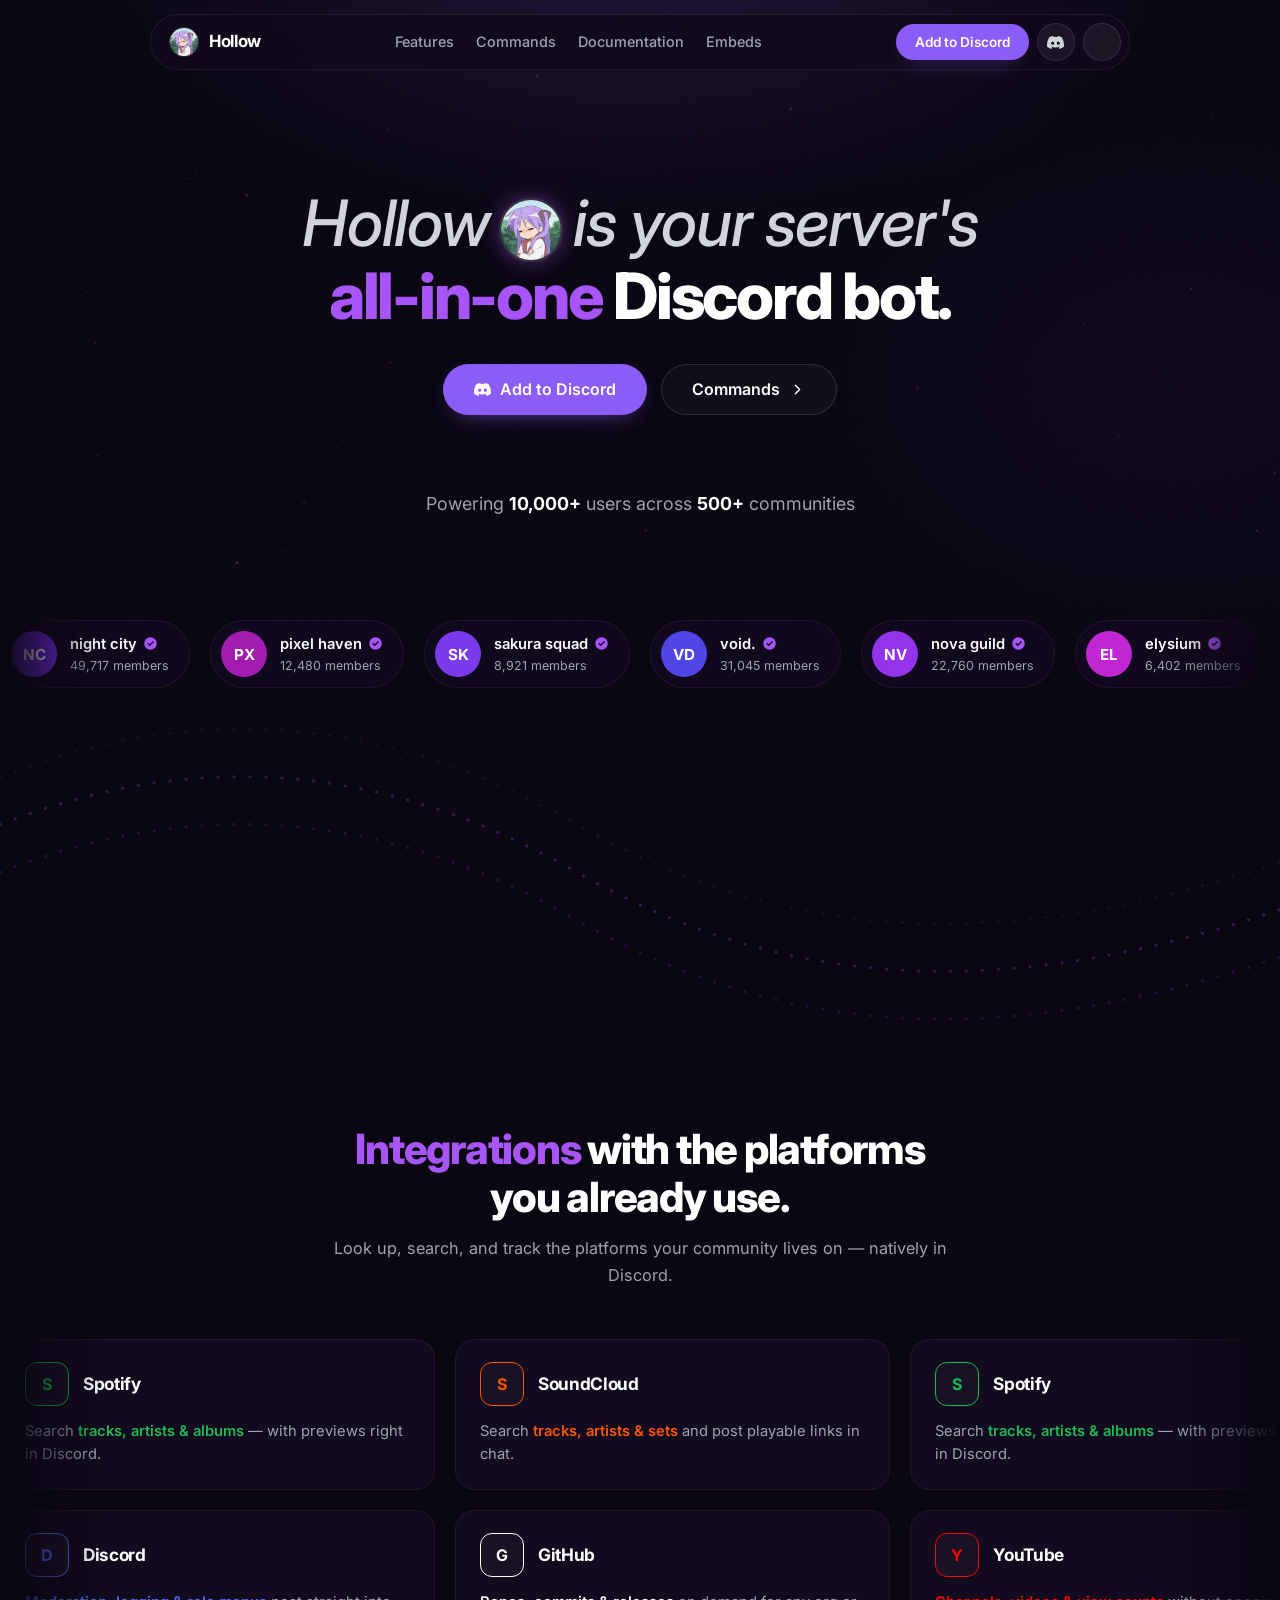
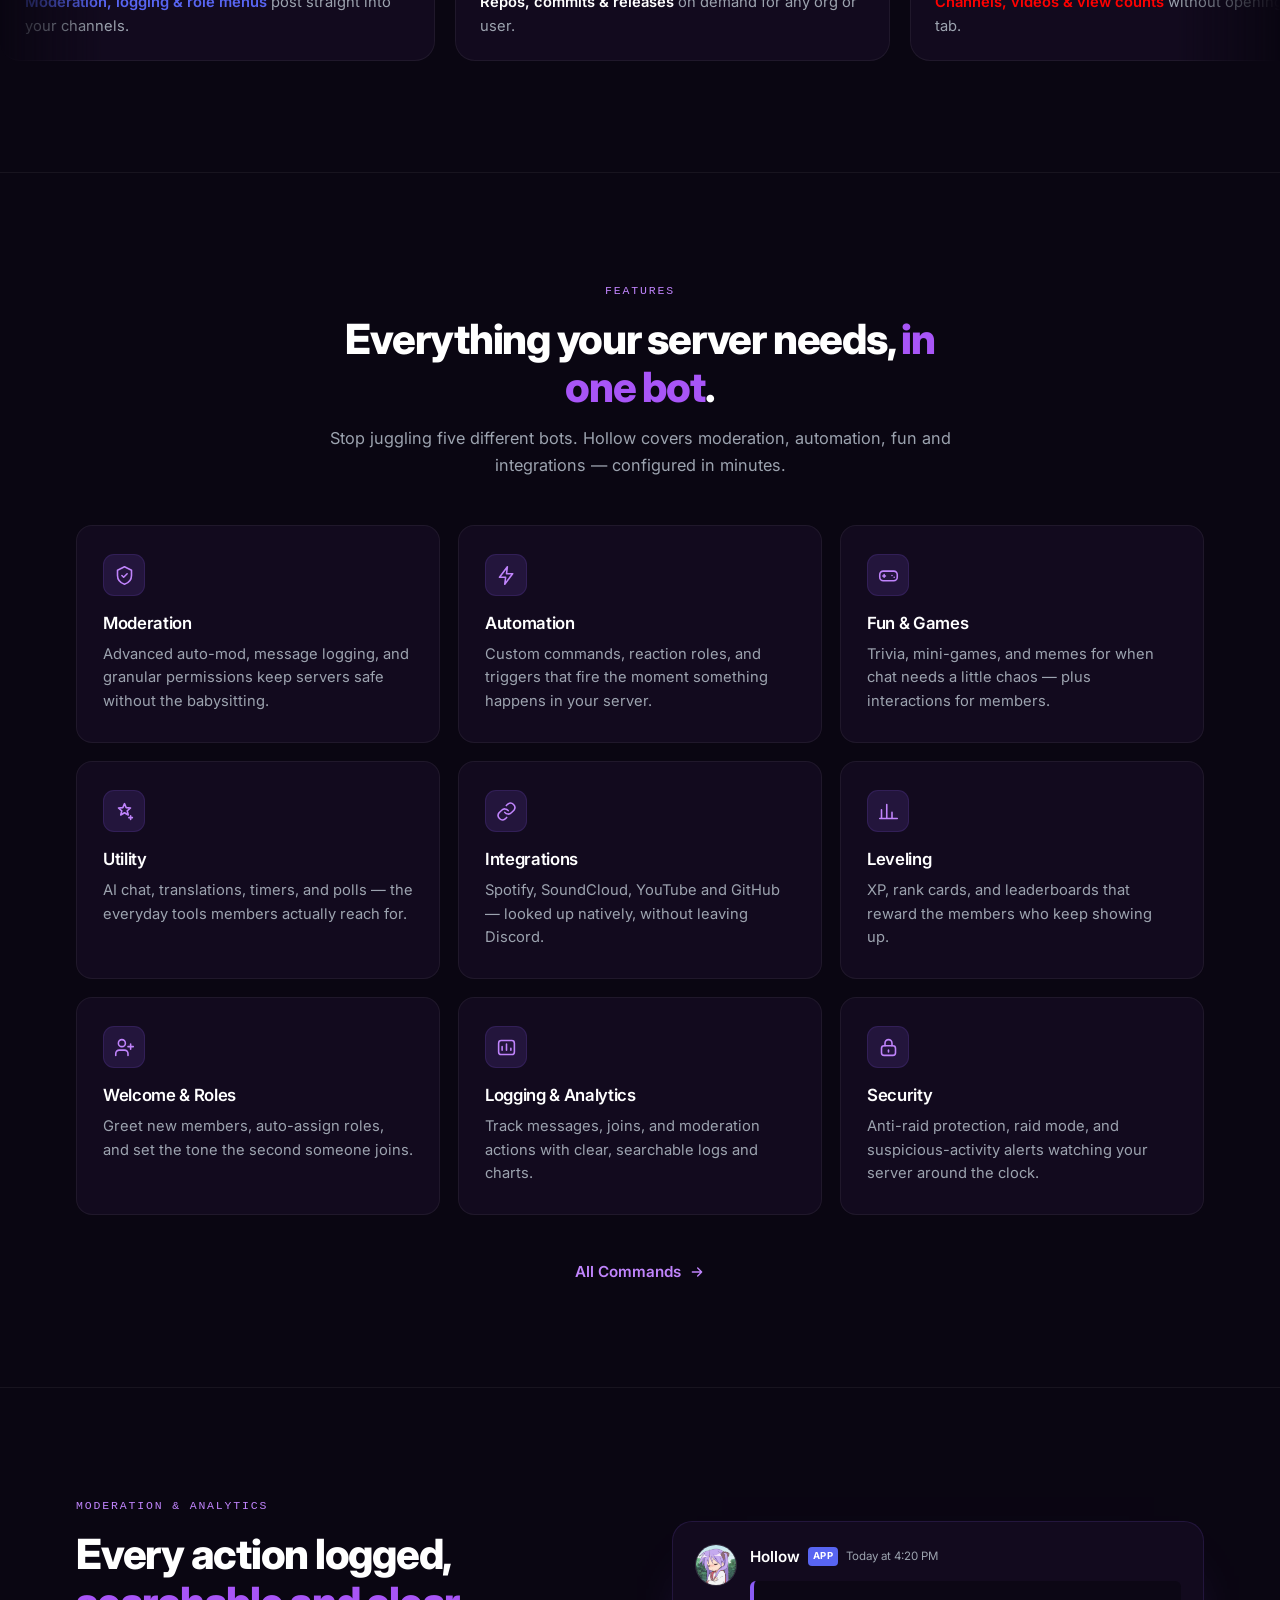
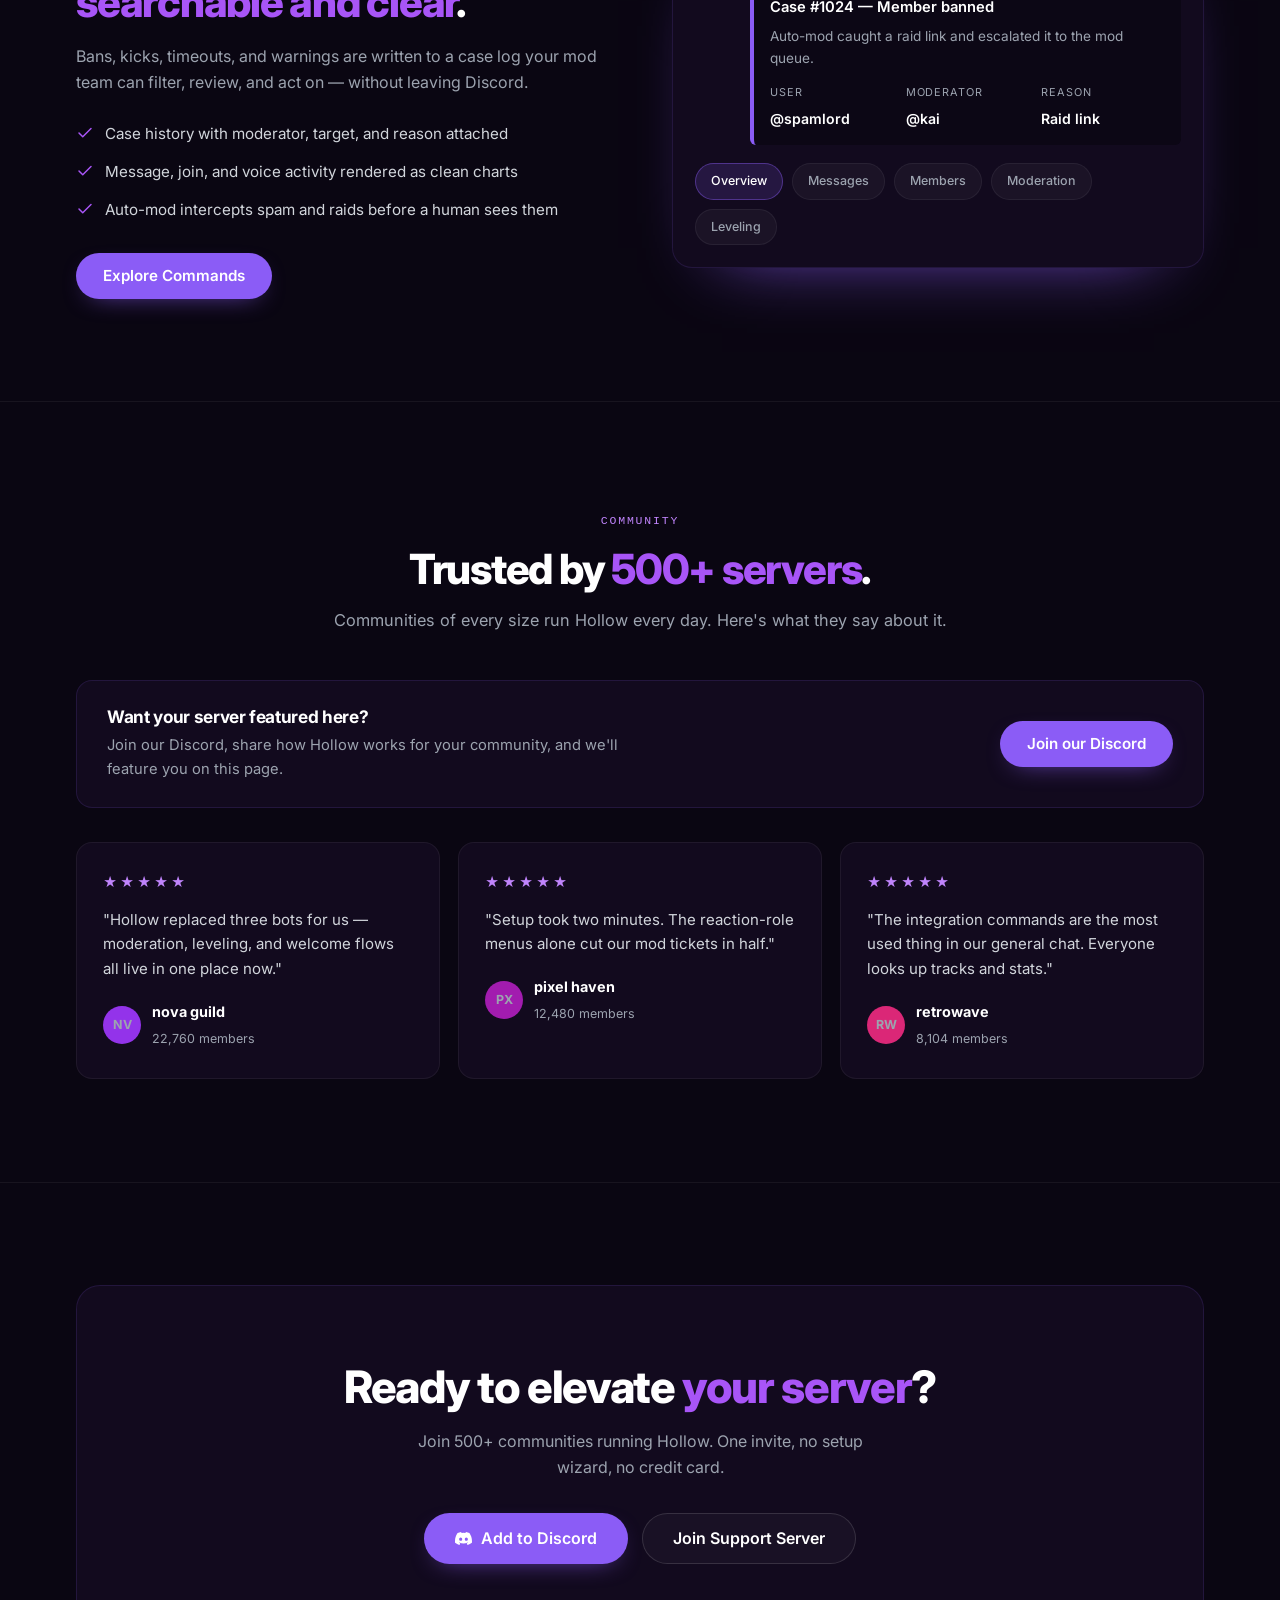
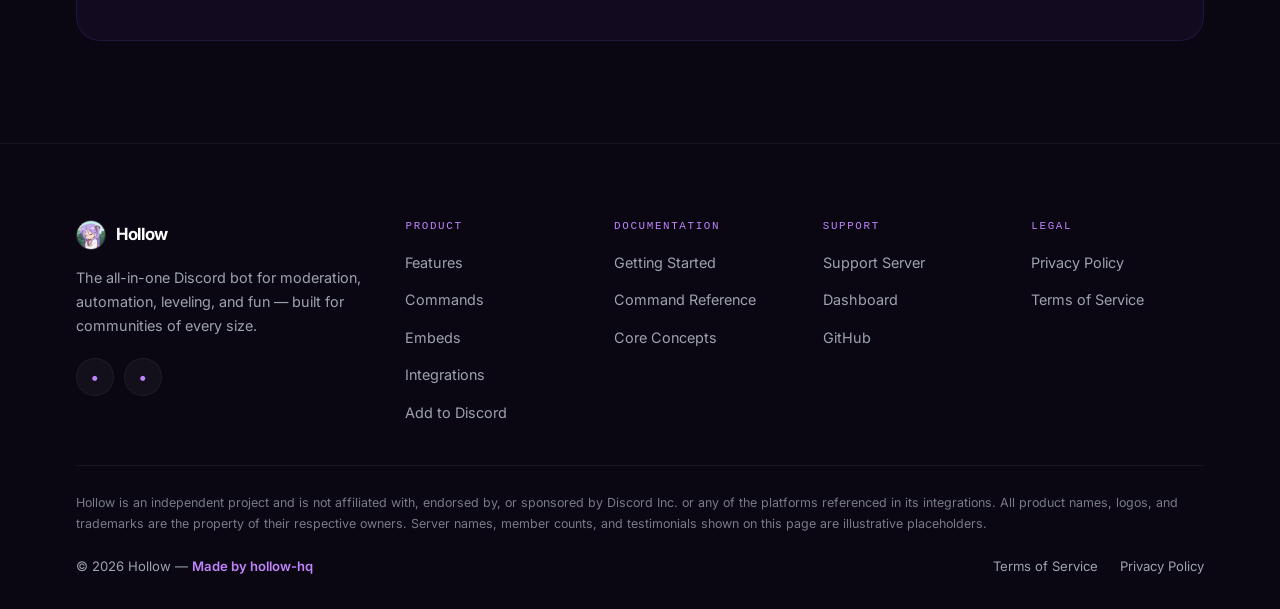
==== commit 2b5768c1: "Add bot-push API for commands, info, and guilds, wire the homepage to it" ====
--- a/index.html
+++ b/index.html
@@ -77,7 +77,7 @@
       </div>
 
       <p class="powered reveal" style="--d:.16s">
-        Powering <strong><span data-count="10000">10,000</span>+</strong> users across <strong><span data-count="500">500</span>+</strong> communities
+        Powering <strong><span data-count="10000" data-count-key="users">10,000</span>+</strong> users across <strong><span data-count="500" data-count-key="guilds">500</span>+</strong> communities
       </p>
     </div>
   </section>
--- a/styles.css
+++ b/styles.css
@@ -366,6 +366,12 @@
   font-size: 0.95rem;
   color: #fff;
   flex-shrink: 0;
+}
+.server-avatar img{
+  width: 100%; height: 100%;
+  object-fit: cover;
+  border-radius: inherit;
+  display: block;
 }
 .server-meta{ text-align: left; }
 .server-name{
